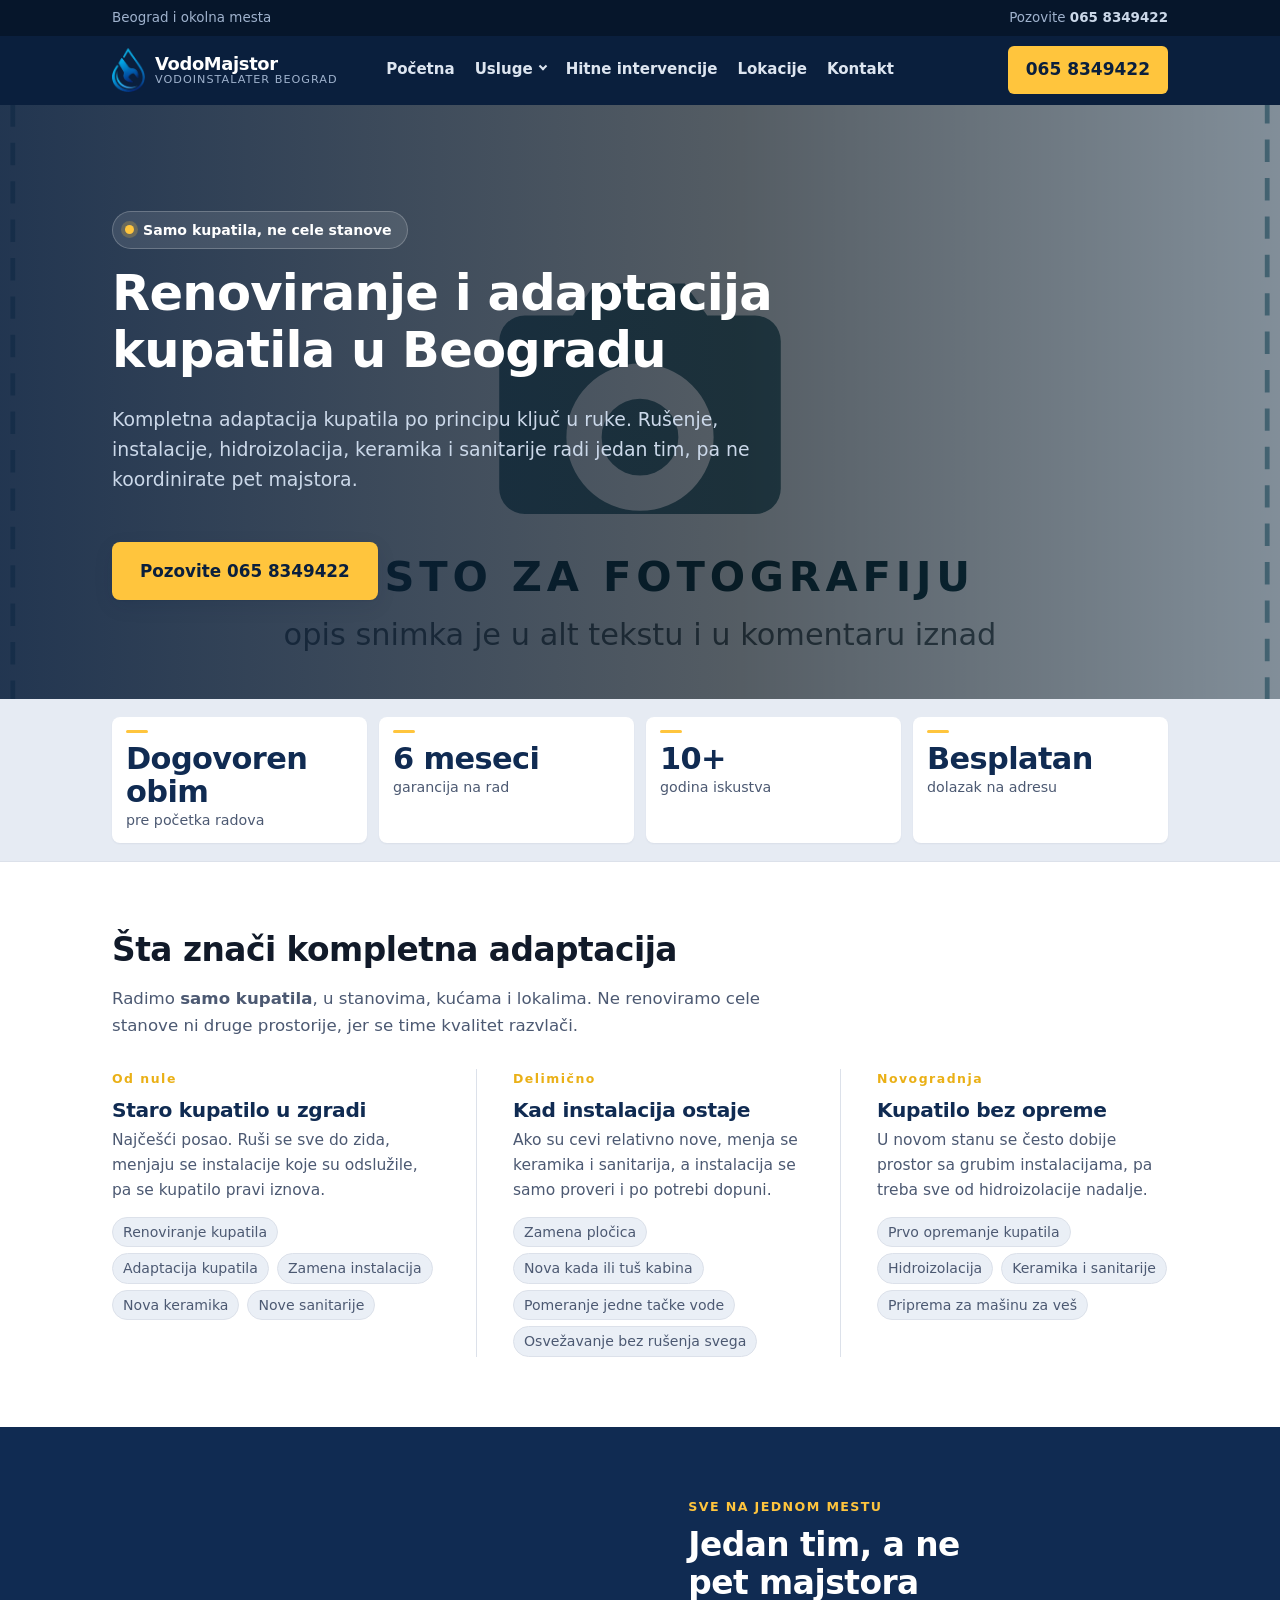
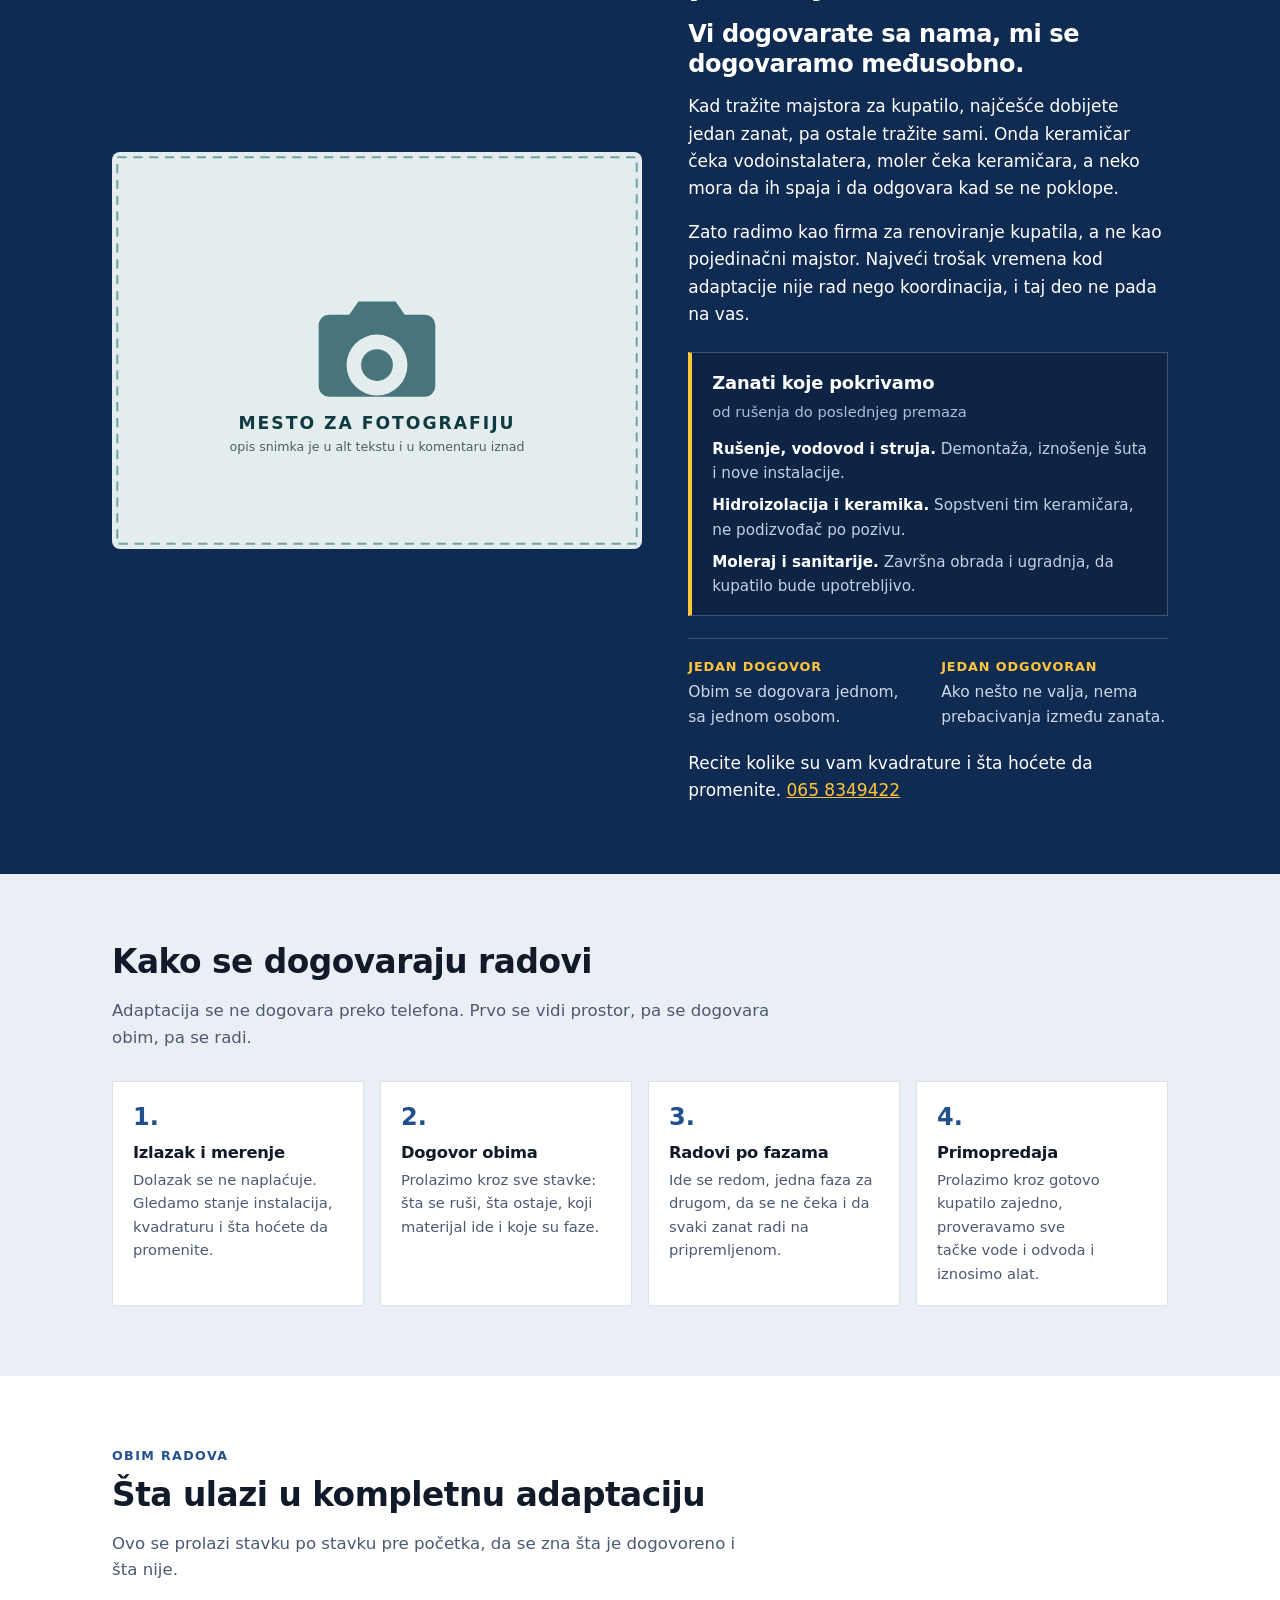
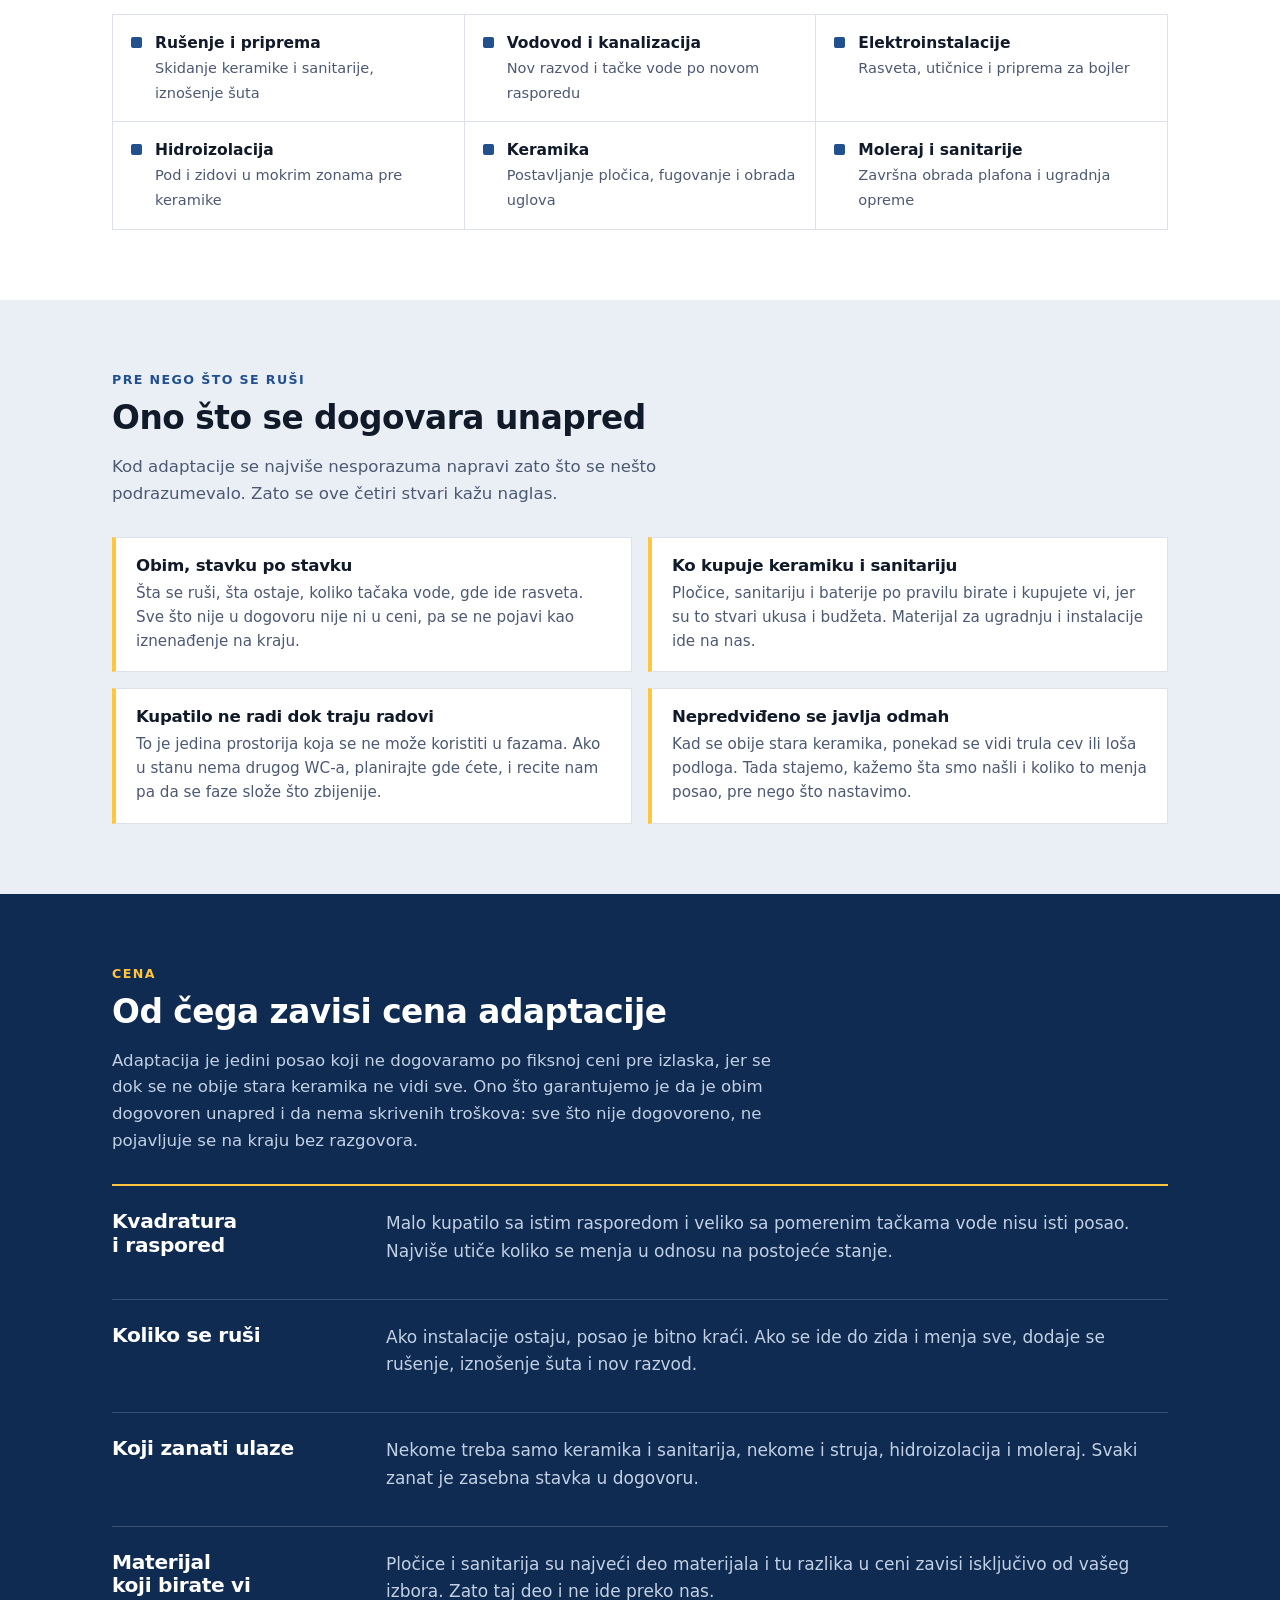
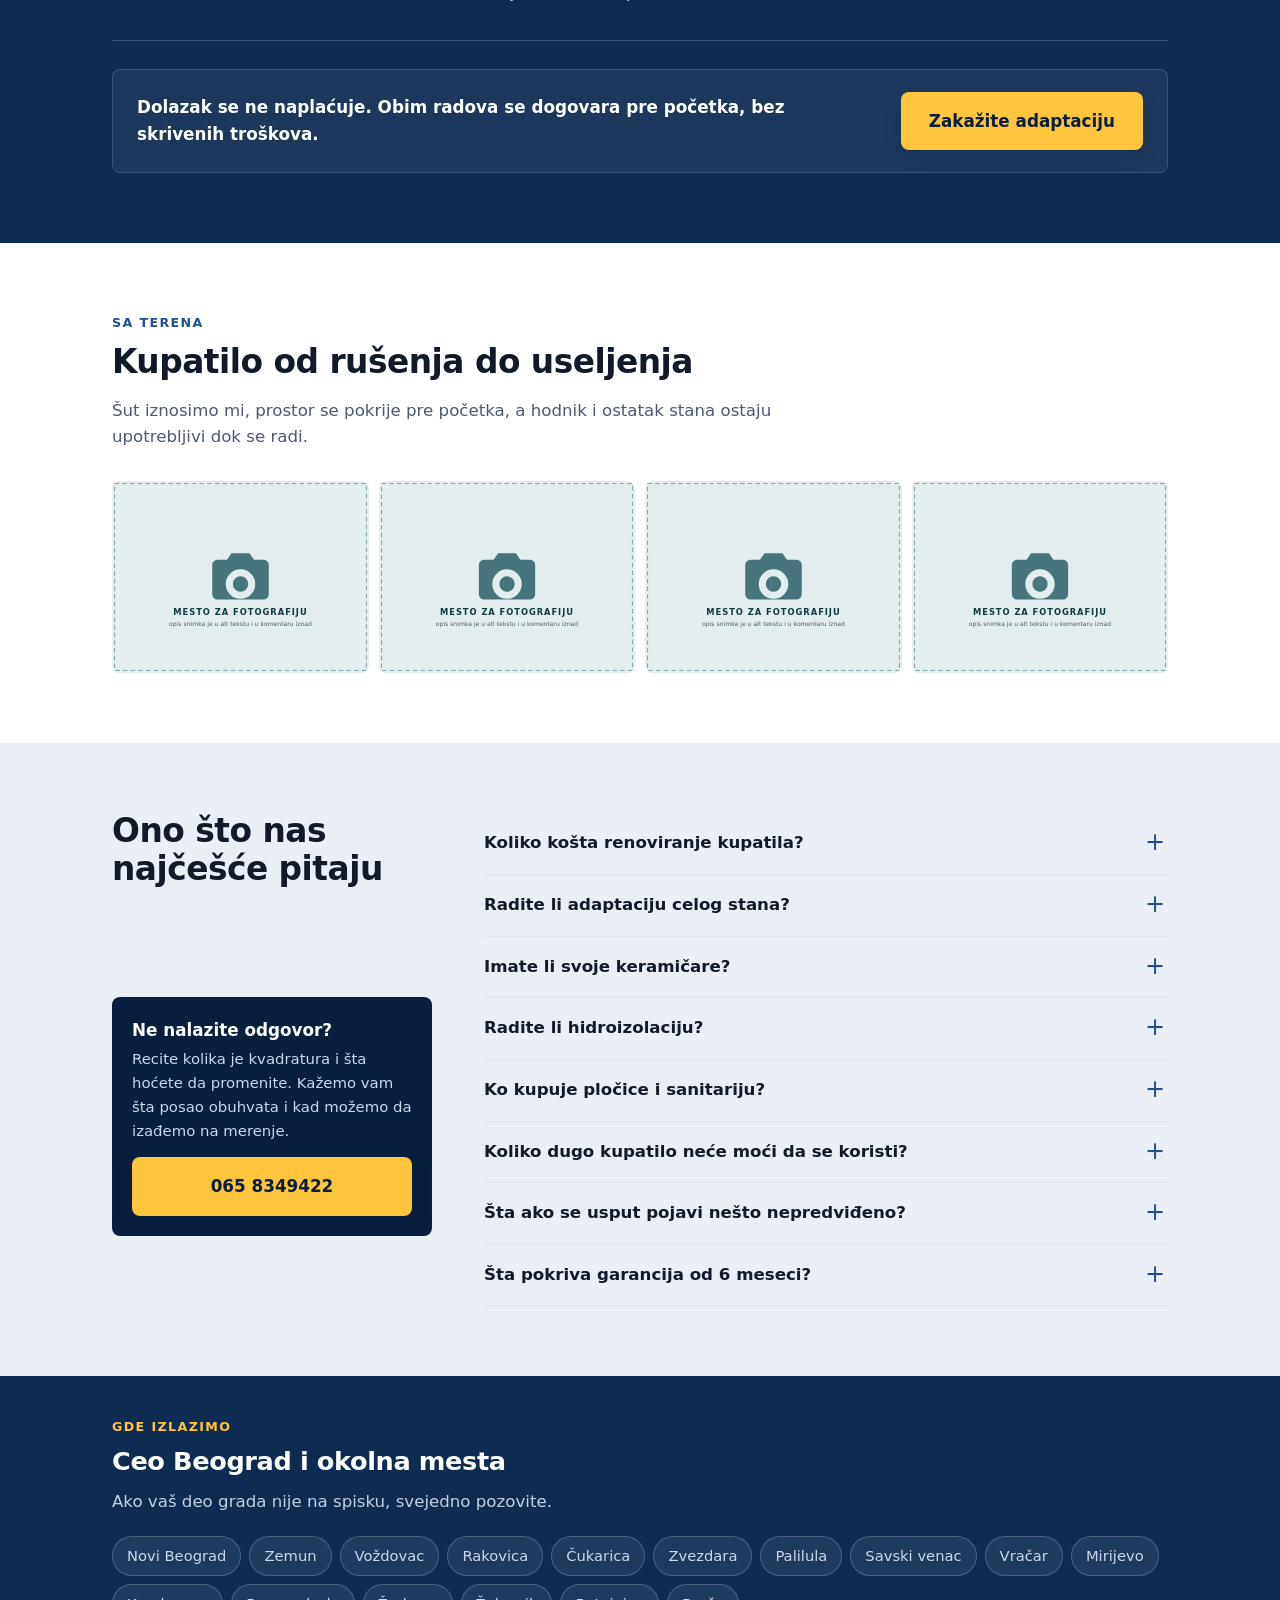
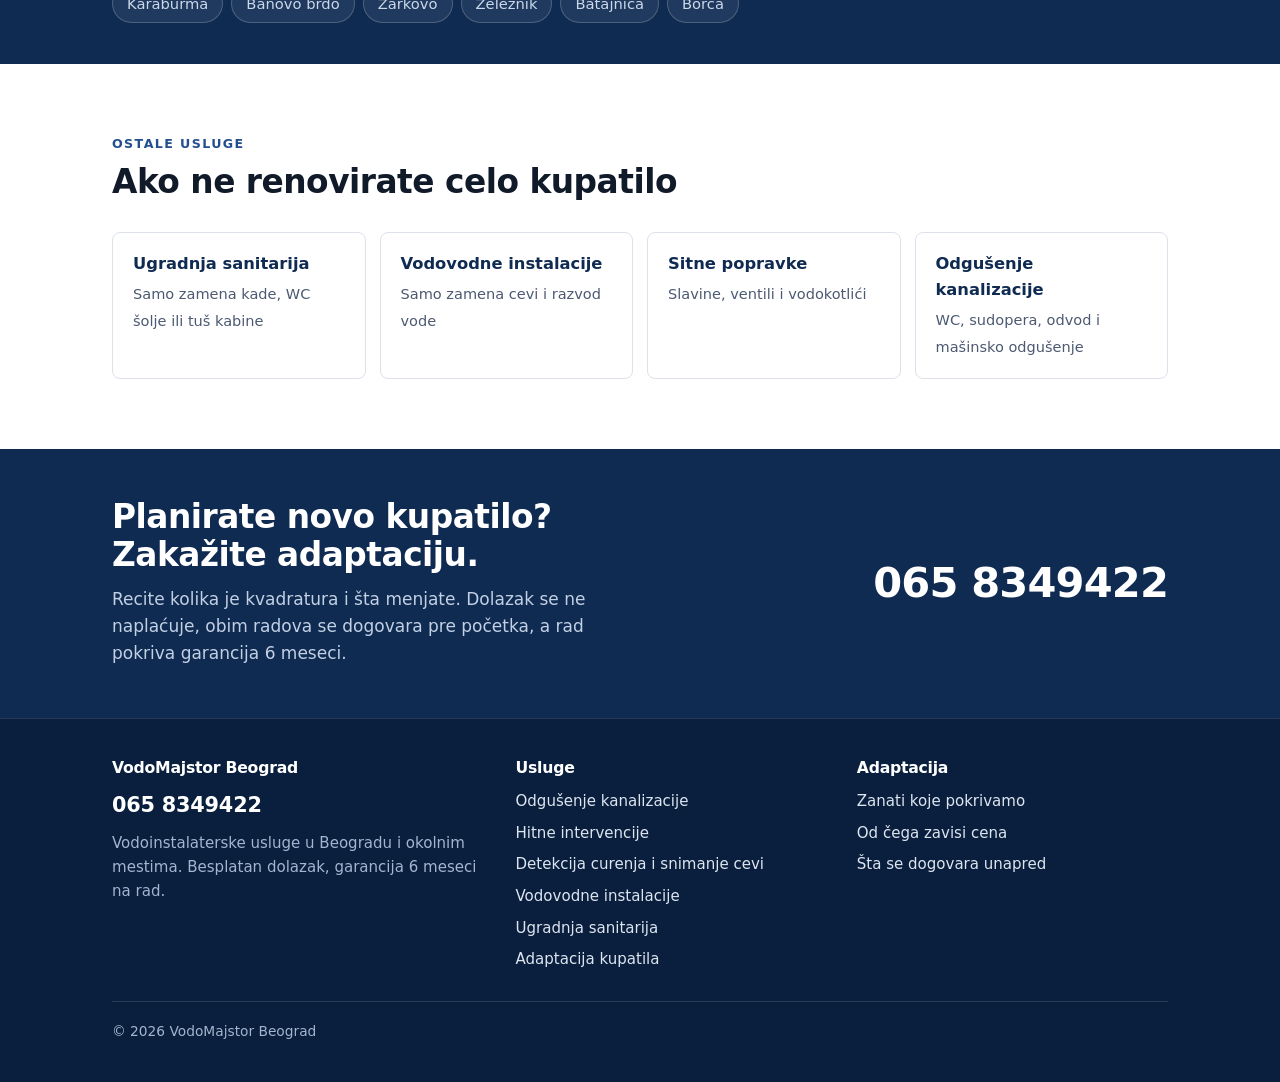
==== adaptacija-kupatila/index.html @ eadc3eca "Adaptacija kupatila: sesta usluzna stranica Co-Authored-By: Claude Opus 5 <noreply@anthropic.com>" ====
<!doctype html>
<html lang="sr">
<head>
<meta charset="utf-8">
<meta name="viewport" content="width=device-width, initial-scale=1">

<title>Renoviranje i adaptacija kupatila u Beogradu | VodoMajstor</title>
<meta name="description" content="Kompletna adaptacija kupatila ključ u ruke: rušenje, instalacije, hidroizolacija, keramika i sanitarije. Svi zanati na jednom mestu, dogovoren obim radova, bez skrivenih troškova.">
<link rel="canonical" href="https://vodomajstor-beograd.rs/adaptacija-kupatila/">

<meta property="og:type" content="website">
<meta property="og:title" content="Renoviranje i adaptacija kupatila u Beogradu">
<meta property="og:description" content="Kompletna adaptacija kupatila ključ u ruke. Svi zanati na jednom mestu, dogovoren obim radova, garancija 6 meseci na rad.">
<meta property="og:url" content="https://vodomajstor-beograd.rs/adaptacija-kupatila/">
<meta property="og:locale" content="sr_RS">

<link rel="stylesheet" href="/css/style.css">
</head>
<body>

<a class="visually-hidden" href="#glavni-sadrzaj">Preskoči na sadržaj</a>

<div class="topbar">
  <div class="wrap">
    <span>Beograd i okolna mesta</span>
    <span>Pozovite <a href="tel:+381658349422">065 8349422</a></span>
  </div>
</div>

<header class="site-header">
  <div class="wrap">
    <div class="site-header__bar">
      <a class="brand" href="/">
        <img src="/slike/logo.webp" alt="" width="72" height="96" decoding="async">
        <span class="brand__text">
          <strong>VodoMajstor</strong>
          <span>Vodoinstalater Beograd</span>
        </span>
      </a>

      <nav class="site-nav" id="glavna-navigacija" data-open="false" aria-label="Glavna navigacija">
        <ul>
          <li><a href="/">Početna</a></li>

          <li>
            <button class="sub-toggle" type="button" aria-expanded="false">Usluge</button>
            <ul class="sub">
              <li class="sub__group">Hitno i odgušenje</li>
              <li><a href="/odgusenje-kanalizacije/">Odgušenje kanalizacije<em>WC, sudopera, odvod, mašinsko</em></a></li>
              <li><a href="/hitne-intervencije/">Hitne intervencije<em>Pukla cev, poplava, havarija</em></a></li>

              <li class="sub__group">Radovi i dijagnostika</li>
              <li><a href="/detekcija-curenja-vode/">Detekcija curenja<em>Snimanje cevi kamerom</em></a></li>
              <li><a href="/vodovodne-instalacije/">Vodovodne instalacije<em>Zamena cevi, razvod vode</em></a></li>
              <li><a href="/ugradnja-sanitarija/">Ugradnja sanitarija<em>WC šolja, kada, tuš kabina</em></a></li>
              <li><a href="/adaptacija-kupatila/" aria-current="page">Adaptacija kupatila<em>Kompletno kupatilo, ključ u ruke</em></a></li>
              <li><a href="/sitne-popravke/">Sitne popravke<em>Slavine, ventili, vodokotlići</em></a></li>

              <li class="sub__cta">
                <b>Ne znate koga da zovete?</b>
                <span>Opišite problem, kažemo vam šta treba.</span>
                <a href="tel:+381658349422">065 8349422</a>
              </li>
            </ul>
          </li>

          <li><a href="/hitne-intervencije/">Hitne intervencije</a></li>
          <li><a href="#gde-izlazimo">Lokacije</a></li>
          <li><a href="/kontakt/">Kontakt</a></li>
        </ul>
      </nav>

      <button class="nav-toggle" type="button" aria-expanded="false" aria-controls="glavna-navigacija">
        <b aria-hidden="true"></b> Meni
      </button>

      <a class="header-call" href="tel:+381658349422">065 8349422</a>
    </div>
  </div>
</header>

<main id="glavni-sadrzaj">

  <!-- ===== Hero ===== -->
  <section class="hero">
    <div class="hero__media" aria-hidden="true">
      <!-- FOTO BRIEF: gotovo renovirano kupatilo, pločice i sanitarija na mestu, uredno i osvetljeno |
           pejzaž, širok kadar, mesta sa leve strane za tekst | pozadina heroja, biće zatamnjena -->
      <img src="/slike/_placeholder.svg"
           data-foto="adaptacija-hero-gotovo-kupatilo"
           alt="Renovirano kupatilo posle kompletne adaptacije u Beogradu"
           width="1600" height="900" fetchpriority="high" decoding="async">
    </div>

    <div class="wrap">
      <div class="hero__inner">
        <span class="hero__status">Samo kupatila, ne cele stanove</span>

        <h1>Renoviranje i adaptacija kupatila u Beogradu</h1>

        <p class="hero__sub">
          Kompletna adaptacija kupatila po principu ključ u ruke. Rušenje, instalacije,
          hidroizolacija, keramika i sanitarije radi jedan tim, pa ne koordinirate pet majstora.
        </p>

        <div class="btn-row">
          <a class="btn btn--call" href="tel:+381658349422">Pozovite 065 8349422</a>
        </div>
      </div>
    </div>
  </section>

  <!-- ===== Traka sa brojevima ===== -->
  <div class="stats">
    <div class="wrap">
      <ul>
        <li><b>Dogovoren obim</b><span>pre početka radova</span></li>
        <li><b>6 meseci</b><span>garancija na rad</span></li>
        <li><b>10+</b><span>godina iskustva</span></li>
        <li><b>Besplatan</b><span>dolazak na adresu</span></li>
      </ul>
    </div>
  </div>

  <!-- ===== Šta radimo ===== -->
  <section class="sec">
    <div class="wrap">
      <div class="sec__head">
        <h2>Šta znači kompletna adaptacija</h2>
        <p>Radimo <strong>samo kupatila</strong>, u stanovima, kućama i lokalima. Ne renoviramo cele stanove ni druge prostorije, jer se time kvalitet razvlači.</p>
      </div>

      <div class="types">
        <div class="types__item">
          <span class="types__num">Od nule</span>
          <h3>Staro kupatilo u zgradi</h3>
          <p>Najčešći posao. Ruši se sve do zida, menjaju se instalacije koje su odslužile, pa se kupatilo pravi iznova.</p>
          <ul class="rows__tags">
            <li>Renoviranje kupatila</li>
            <li>Adaptacija kupatila</li>
            <li>Zamena instalacija</li>
            <li>Nova keramika</li>
            <li>Nove sanitarije</li>
          </ul>
        </div>

        <div class="types__item">
          <span class="types__num">Delimično</span>
          <h3>Kad instalacija ostaje</h3>
          <p>Ako su cevi relativno nove, menja se keramika i sanitarija, a instalacija se samo proveri i po potrebi dopuni.</p>
          <ul class="rows__tags">
            <li>Zamena pločica</li>
            <li>Nova kada ili tuš kabina</li>
            <li>Pomeranje jedne tačke vode</li>
            <li>Osvežavanje bez rušenja svega</li>
          </ul>
        </div>

        <div class="types__item">
          <span class="types__num">Novogradnja</span>
          <h3>Kupatilo bez opreme</h3>
          <p>U novom stanu se često dobije prostor sa grubim instalacijama, pa treba sve od hidroizolacije nadalje.</p>
          <ul class="rows__tags">
            <li>Prvo opremanje kupatila</li>
            <li>Hidroizolacija</li>
            <li>Keramika i sanitarije</li>
            <li>Priprema za mašinu za veš</li>
          </ul>
        </div>
      </div>
    </div>
  </section>

  <!-- ===== Svi zanati (diferencijator) ===== -->
  <section class="sec sec--dark" id="zanati">
    <div class="wrap">
      <div class="split">
        <div class="split__media">
          <!-- FOTO BRIEF: kupatilo u fazi radova, vidi se keramika u postavljanju ili hidroizolacija |
               pejzaž | uz sekciju o zanatima -->
          <img src="/slike/_placeholder.svg"
               data-foto="adaptacija-radovi-u-toku"
               alt="Kupatilo u fazi adaptacije, postavljanje keramike"
               width="800" height="600" loading="lazy" decoding="async">
        </div>

        <div>
          <span class="sec__label">Sve na jednom mestu</span>
          <h2>Jedan tim, a ne pet majstora</h2>

          <p class="lead-line">Vi dogovarate sa nama, mi se dogovaramo međusobno.</p>
          <p>
            Kad tražite majstora za kupatilo, najčešće dobijete jedan zanat, pa ostale tražite sami.
            Onda keramičar čeka vodoinstalatera, moler čeka keramičara, a neko mora da ih spaja i
            da odgovara kad se ne poklope.
          </p>
          <p>
            Zato radimo kao firma za renoviranje kupatila, a ne kao pojedinačni majstor. Najveći
            trošak vremena kod adaptacije nije rad nego koordinacija, i taj deo ne pada na vas.
          </p>

          <div class="kit">
            <div class="kit__head">
              <b>Zanati koje pokrivamo</b>
              <span>od rušenja do poslednjeg premaza</span>
            </div>
            <div class="kit__lines">
              <p><b>Rušenje, vodovod i struja.</b> Demontaža, iznošenje šuta i nove instalacije.</p>
              <p><b>Hidroizolacija i keramika.</b> Sopstveni tim keramičara, ne podizvođač po pozivu.</p>
              <p><b>Moleraj i sanitarije.</b> Završna obrada i ugradnja, da kupatilo bude upotrebljivo.</p>
            </div>
          </div>

          <div class="rule">
            <div>
              <b>Jedan dogovor</b>
              <span>Obim se dogovara jednom, sa jednom osobom.</span>
            </div>
            <div>
              <b>Jedan odgovoran</b>
              <span>Ako nešto ne valja, nema prebacivanja između zanata.</span>
            </div>
          </div>

          <p style="margin-top:20px">Recite kolike su vam kvadrature i šta hoćete da promenite. <a href="tel:+381658349422">065 8349422</a></p>
        </div>
      </div>
    </div>
  </section>

  <!-- ===== Kako izgleda ===== -->
  <section class="sec sec--soft" id="kako-radimo">
    <div class="wrap">
      <div class="sec__head">
        <h2>Kako se dogovaraju radovi</h2>
        <p>Adaptacija se ne dogovara preko telefona. Prvo se vidi prostor, pa se dogovara obim, pa se radi.</p>
      </div>

      <ol class="steps">
        <li>
          <h3>Izlazak i merenje</h3>
          <p>Dolazak se ne naplaćuje. Gledamo stanje instalacija, kvadraturu i šta hoćete da promenite.</p>
        </li>
        <li>
          <h3>Dogovor obima</h3>
          <p>Prolazimo kroz sve stavke: šta se ruši, šta ostaje, koji materijal ide i koje su faze.</p>
        </li>
        <li>
          <h3>Radovi po fazama</h3>
          <p>Ide se redom, jedna faza za drugom, da se ne čeka i da svaki zanat radi na pripremljenom.</p>
        </li>
        <li>
          <h3>Primopredaja</h3>
          <p>Prolazimo kroz gotovo kupatilo zajedno, proveravamo sve tačke vode i odvoda i iznosimo alat.</p>
        </li>
      </ol>
    </div>
  </section>

  <!-- ===== Faze ===== -->
  <section class="sec">
    <div class="wrap">
      <div class="sec__head">
        <span class="sec__label">Obim radova</span>
        <h2>Šta ulazi u kompletnu adaptaciju</h2>
        <p>Ovo se prolazi stavku po stavku pre početka, da se zna šta je dogovoreno i šta nije.</p>
      </div>

      <ul class="signs signs--lista">
        <li><div><b>Rušenje i priprema</b><span>Skidanje keramike i sanitarije, iznošenje šuta</span></div></li>
        <li><div><b>Vodovod i kanalizacija</b><span>Nov razvod i tačke vode po novom rasporedu</span></div></li>
        <li><div><b>Elektroinstalacije</b><span>Rasveta, utičnice i priprema za bojler</span></div></li>
        <li><div><b>Hidroizolacija</b><span>Pod i zidovi u mokrim zonama pre keramike</span></div></li>
        <li><div><b>Keramika</b><span>Postavljanje pločica, fugovanje i obrada uglova</span></div></li>
        <li><div><b>Moleraj i sanitarije</b><span>Završna obrada plafona i ugradnja opreme</span></div></li>
      </ul>
    </div>
  </section>

  <!-- ===== Šta se dogovara unapred ===== -->
  <section class="sec sec--soft" id="dogovor">
    <div class="wrap">
      <div class="sec__head">
        <span class="sec__label">Pre nego što se ruši</span>
        <h2>Ono što se dogovara unapred</h2>
        <p>Kod adaptacije se najviše nesporazuma napravi zato što se nešto podrazumevalo. Zato se ove četiri stvari kažu naglas.</p>
      </div>

      <div class="warn">
        <div class="warn__item">
          <h3>Obim, stavku po stavku</h3>
          <p>Šta se ruši, šta ostaje, koliko tačaka vode, gde ide rasveta. Sve što nije u dogovoru nije ni u ceni, pa se ne pojavi kao iznenađenje na kraju.</p>
        </div>

        <div class="warn__item">
          <h3>Ko kupuje keramiku i sanitariju</h3>
          <p>Pločice, sanitariju i baterije po pravilu birate i kupujete vi, jer su to stvari ukusa i budžeta. Materijal za ugradnju i instalacije ide na nas.</p>
        </div>

        <div class="warn__item">
          <h3>Kupatilo ne radi dok traju radovi</h3>
          <p>To je jedina prostorija koja se ne može koristiti u fazama. Ako u stanu nema drugog WC-a, planirajte gde ćete, i recite nam pa da se faze slože što zbijenije.</p>
        </div>

        <div class="warn__item">
          <h3>Nepredviđeno se javlja odmah</h3>
          <p>Kad se obije stara keramika, ponekad se vidi trula cev ili loša podloga. Tada stajemo, kažemo šta smo našli i koliko to menja posao, pre nego što nastavimo.</p>
        </div>
      </div>
    </div>
  </section>

  <!-- ===== Cena ===== -->
  <section class="sec sec--dark" id="cena">
    <div class="wrap">
      <div class="sec__head">
        <span class="sec__label">Cena</span>
        <h2>Od čega zavisi cena adaptacije</h2>
        <p>Adaptacija je jedini posao koji ne dogovaramo po fiksnoj ceni pre izlaska, jer se dok se ne obije stara keramika ne vidi sve. Ono što garantujemo je da je obim dogovoren unapred i da nema skrivenih troškova: sve što nije dogovoreno, ne pojavljuje se na kraju bez razgovora.</p>
      </div>

      <div class="rows rows--dark">
        <div class="rows__item">
          <h3>Kvadratura i raspored</h3>
          <div><p>Malo kupatilo sa istim rasporedom i veliko sa pomerenim tačkama vode nisu isti posao. Najviše utiče koliko se menja u odnosu na postojeće stanje.</p></div>
        </div>
        <div class="rows__item">
          <h3>Koliko se ruši</h3>
          <div><p>Ako instalacije ostaju, posao je bitno kraći. Ako se ide do zida i menja sve, dodaje se rušenje, iznošenje šuta i nov razvod.</p></div>
        </div>
        <div class="rows__item">
          <h3>Koji zanati ulaze</h3>
          <div><p>Nekome treba samo keramika i sanitarija, nekome i struja, hidroizolacija i moleraj. Svaki zanat je zasebna stavka u dogovoru.</p></div>
        </div>
        <div class="rows__item">
          <h3>Materijal koji birate vi</h3>
          <div><p>Pločice i sanitarija su najveći deo materijala i tu razlika u ceni zavisi isključivo od vašeg izbora. Zato taj deo i ne ide preko nas.</p></div>
        </div>
      </div>

      <div class="cta-strip cta-strip--dark" style="margin-top:28px">
        <p>Dolazak se ne naplaćuje. Obim radova se dogovara pre početka, bez skrivenih troškova.</p>
        <a class="btn btn--call" href="tel:+381658349422">Zakažite adaptaciju</a>
      </div>
    </div>
  </section>

  <!-- ===== Sa terena ===== -->
  <section class="sec">
    <div class="wrap">
      <div class="sec__head">
        <span class="sec__label">Sa terena</span>
        <h2>Kupatilo od rušenja do useljenja</h2>
        <p>Šut iznosimo mi, prostor se pokrije pre početka, a hodnik i ostatak stana ostaju upotrebljivi dok se radi.</p>
      </div>

      <ul class="gallery" data-gallery>
        <li>
          <button type="button" aria-label="Uvećaj fotografiju: kupatilo pre adaptacije">
            <!-- FOTO BRIEF: staro kupatilo PRE početka radova, iz ugla koji hvata ceo prostor |
                 kvadrat ili pejzaž | traka „sa terena", par sa poslednjom slikom -->
            <img src="/slike/_placeholder.svg" data-foto="adaptacija-pre-radova"
                 alt="Staro kupatilo pre početka adaptacije"
                 width="600" height="450" loading="lazy" decoding="async">
          </button>
        </li>
        <li>
          <button type="button" aria-label="Uvećaj fotografiju: hidroizolacija pre keramike">
            <!-- FOTO BRIEF: nanet sloj hidroizolacije na podu i zidovima, pre postavljanja pločica |
                 kvadrat ili pejzaž | traka „sa terena", dokaz da se radi kako treba -->
            <img src="/slike/_placeholder.svg" data-foto="adaptacija-hidroizolacija"
                 alt="Hidroizolacija kupatila pre postavljanja keramike"
                 width="600" height="450" loading="lazy" decoding="async">
          </button>
        </li>
        <li>
          <button type="button" aria-label="Uvećaj fotografiju: postavljanje keramike">
            <!-- FOTO BRIEF: keramičar u postavljanju pločica, vidi se alat i ravna površina |
                 kvadrat ili pejzaž | traka „sa terena" -->
            <img src="/slike/_placeholder.svg" data-foto="adaptacija-keramika"
                 alt="Postavljanje keramičkih pločica u kupatilu"
                 width="600" height="450" loading="lazy" decoding="async">
          </button>
        </li>
        <li>
          <button type="button" aria-label="Uvećaj fotografiju: gotovo kupatilo">
            <!-- FOTO BRIEF: isto kupatilo POSLE, gotovo i očišćeno. Idealno isti ugao kao prva slika |
                 kvadrat ili pejzaž | traka „sa terena", najvredniji snimak -->
            <img src="/slike/_placeholder.svg" data-foto="adaptacija-posle-radova"
                 alt="Gotovo kupatilo posle kompletne adaptacije"
                 width="600" height="450" loading="lazy" decoding="async">
          </button>
        </li>
      </ul>
    </div>
  </section>

  <!-- ===== FAQ ===== -->
  <section class="sec sec--soft">
    <div class="wrap">
      <div class="faq-grid">
        <div class="sec__head">
          <h2>Ono što nas najčešće pitaju</h2>
        </div>

        <div class="faq">
          <details>
            <summary>Koliko košta renoviranje kupatila?</summary>
            <div class="faq__a">
              <p>Zavisi od kvadrature, od toga koliko se ruši i koji zanati ulaze. Zato izlazimo, pogledamo i prolazimo kroz obim stavku po stavku pre nego što se bilo šta dogovori. Dolazak se ne naplaćuje. Ono što možemo da obećamo je da nema skrivenih troškova: sve što nije u dogovoru ne pojavljuje se na kraju bez razgovora. <a href="#cena">Šta sve utiče na cenu</a> objasnili smo iznad.</p>
            </div>
          </details>

          <details>
            <summary>Radite li adaptaciju celog stana?</summary>
            <div class="faq__a">
              <p>Ne. Radimo <strong>samo kupatila</strong>. Kuhinje, sobe i cele stanove ne renoviramo, jer se radeći sve odjednom gubi kontrola nad onim što najbolje znamo. Ako vam treba kompletno renoviranje stana, bolje je da tražite izvođača koji to radi kao svoj glavni posao.</p>
            </div>
          </details>

          <details>
            <summary>Imate li svoje keramičare?</summary>
            <div class="faq__a">
              <p>Da, keramičari su deo tima, ne podizvođač koji se zove po potrebi. Zato se faze slažu bez čekanja: kad vodovod završi, keramika kreće, a ne traži se ko je slobodan.</p>
            </div>
          </details>

          <details>
            <summary>Radite li hidroizolaciju?</summary>
            <div class="faq__a">
              <p>Da, hidroizolacija je deo kompletne adaptacije i radi se pre keramike, na podu i na zidovima u mokrim zonama. To je stavka koja se ne vidi kad je gotovo, a najskuplje se plaća ako se preskoči.</p>
            </div>
          </details>

          <details>
            <summary>Ko kupuje pločice i sanitariju?</summary>
            <div class="faq__a">
              <p>Pločice, sanitariju i baterije birate i kupujete vi, jer su to stvari ukusa i budžeta i tu je razlika u ceni najveća. Materijal za ugradnju, instalacije i hidroizolaciju ide na nas. Ako niste sigurni koliko čega treba, izračunamo vam količine pre kupovine.</p>
            </div>
          </details>

          <details>
            <summary>Koliko dugo kupatilo neće moći da se koristi?</summary>
            <div class="faq__a">
              <p>Kupatilo je jedina prostorija koja se ne može koristiti u fazama, pa je van upotrebe dok traju radovi. Trajanje zavisi od obima i kaže se pri dogovoru, kad se zna šta sve ulazi. Ako u stanu nema drugog WC-a, recite nam odmah pa se faze slože što zbijenije.</p>
            </div>
          </details>

          <details>
            <summary>Šta ako se usput pojavi nešto nepredviđeno?</summary>
            <div class="faq__a">
              <p>Kod starijih stanova se to i dešava: obije se keramika i vidi se trula cev, loša podloga ili vlaga iz susednog zida. Tada stajemo, pokažemo vam šta smo našli i kažemo koliko to menja obim i cenu, pre nego što nastavimo. Ništa se ne radi bez vašeg znanja.</p>
            </div>
          </details>

          <details>
            <summary>Šta pokriva garancija od 6 meseci?</summary>
            <div class="faq__a">
              <p>Garancija pokriva <strong>naš rad</strong>: instalacije, hidroizolaciju, postavljanje keramike i ugradnju sanitarije. Ne pokriva materijal koji ste sami kupili, jer za njega garantuje proizvođač, ni oštećenja nastala korišćenjem.</p>
            </div>
          </details>
        </div>

        <div class="faq-card">
          <b>Ne nalazite odgovor?</b>
          <p>Recite kolika je kvadratura i šta hoćete da promenite. Kažemo vam šta posao obuhvata i kad možemo da izađemo na merenje.</p>
          <a class="btn btn--call" href="tel:+381658349422">065 8349422</a>
        </div>
      </div>
    </div>
  </section>

  <!-- ===== Gde radimo ===== -->
  <section class="sec sec--dark sec--traka" id="gde-izlazimo">
    <div class="wrap">
      <div class="sec__head">
        <span class="sec__label">Gde izlazimo</span>
        <h2>Ceo Beograd i okolna mesta</h2>
        <p>Ako vaš deo grada nije na spisku, svejedno pozovite.</p>
      </div>

      <ul class="chips">
        <li><span>Novi Beograd</span></li>
        <li><span>Zemun</span></li>
        <li><span>Voždovac</span></li>
        <li><span>Rakovica</span></li>
        <li><span>Čukarica</span></li>
        <li><span>Zvezdara</span></li>
        <li><span>Palilula</span></li>
        <li><span>Savski venac</span></li>
        <li><span>Vračar</span></li>
        <li><span>Mirijevo</span></li>
        <li><span>Karaburma</span></li>
        <li><span>Banovo brdo</span></li>
        <li><span>Žarkovo</span></li>
        <li><span>Železnik</span></li>
        <li><span>Batajnica</span></li>
        <li><span>Borča</span></li>
      </ul>
    </div>
  </section>

  <!-- ===== Ostale usluge ===== -->
  <section class="sec">
    <div class="wrap">
      <div class="sec__head">
        <span class="sec__label">Ostale usluge</span>
        <h2>Ako ne renovirate celo kupatilo</h2>
      </div>

      <div class="cards">
        <a href="/ugradnja-sanitarija/"><b>Ugradnja sanitarija</b><span>Samo zamena kade, WC šolje ili tuš kabine</span></a>
        <a href="/vodovodne-instalacije/"><b>Vodovodne instalacije</b><span>Samo zamena cevi i razvod vode</span></a>
        <a href="/sitne-popravke/"><b>Sitne popravke</b><span>Slavine, ventili i vodokotlići</span></a>
        <a href="/odgusenje-kanalizacije/"><b>Odgušenje kanalizacije</b><span>WC, sudopera, odvod i mašinsko odgušenje</span></a>
      </div>
    </div>
  </section>

  <!-- ===== Završni CTA ===== -->
  <section class="band">
    <div class="wrap">
      <div class="band__inner">
        <div>
          <h2>Planirate novo kupatilo? Zakažite adaptaciju.</h2>
          <p>Recite kolika je kvadratura i šta menjate. Dolazak se ne naplaćuje, obim radova se dogovara pre početka, a rad pokriva garancija 6 meseci.</p>
        </div>
        <a class="band__phone" href="tel:+381658349422">065 8349422</a>
      </div>
    </div>
  </section>

</main>

<footer class="site-footer">
  <div class="wrap">
    <div class="footer-grid">
      <div>
        <h2>VodoMajstor Beograd</h2>
        <a class="footer-phone" href="tel:+381658349422">065 8349422</a>
        <p>Vodoinstalaterske usluge u Beogradu i okolnim mestima. Besplatan dolazak, garancija 6 meseci na rad.</p>
      </div>

      <div>
        <h3>Usluge</h3>
        <ul>
          <li><a href="/odgusenje-kanalizacije/">Odgušenje kanalizacije</a></li>
          <li><a href="/hitne-intervencije/">Hitne intervencije</a></li>
          <li><a href="/detekcija-curenja-vode/">Detekcija curenja i snimanje cevi</a></li>
          <li><a href="/vodovodne-instalacije/">Vodovodne instalacije</a></li>
          <li><a href="/ugradnja-sanitarija/">Ugradnja sanitarija</a></li>
          <li><a href="/adaptacija-kupatila/">Adaptacija kupatila</a></li>
        </ul>
      </div>

      <div>
        <h3>Adaptacija</h3>
        <ul>
          <li><a href="/adaptacija-kupatila/#zanati">Zanati koje pokrivamo</a></li>
          <li><a href="/adaptacija-kupatila/#cena">Od čega zavisi cena</a></li>
          <li><a href="/adaptacija-kupatila/#dogovor">Šta se dogovara unapred</a></li>
        </ul>
      </div>
    </div>

    <div class="footer-bottom">
      <p>© 2026 VodoMajstor Beograd</p>
    </div>
  </div>
</footer>

<div class="call-dock">
  <a class="btn btn--call" href="tel:+381658349422">Pozovite 065 8349422</a>
</div>

<dialog class="lightbox" id="lightbox" aria-label="Uvećana fotografija">
  <button class="lightbox__close" type="button" aria-label="Zatvori">&times;</button>
  <img src="" alt="">
</dialog>

<script src="/js/site.js" defer></script>

<script type="application/ld+json">
{
  "@context": "https://schema.org",
  "@graph": [
    {
      "@type": "Plumber",
      "@id": "https://vodomajstor-beograd.rs/#biznis",
      "name": "VodoMajstor Beograd",
      "url": "https://vodomajstor-beograd.rs/",
      "telephone": "+381658349422",
      "areaServed": { "@type": "City", "name": "Beograd" },
      "address": { "@type": "PostalAddress", "addressLocality": "Beograd", "addressCountry": "RS" },
      "makesOffer": {
        "@type": "Offer",
        "itemOffered": {
          "@type": "Service",
          "name": "Renoviranje i adaptacija kupatila",
          "serviceType": "Adaptacija kupatila"
        }
      }
    },
    {
      "@type": "FAQPage",
      "@id": "https://vodomajstor-beograd.rs/adaptacija-kupatila/#faq",
      "mainEntity": [
        {
          "@type": "Question",
          "name": "Koliko košta renoviranje kupatila?",
          "acceptedAnswer": { "@type": "Answer", "text": "Zavisi od kvadrature, od toga koliko se ruši i koji zanati ulaze. Izlazimo, pogledamo i prolazimo kroz obim stavku po stavku pre nego što se bilo šta dogovori. Dolazak se ne naplaćuje, a obim se dogovara unapred, bez skrivenih troškova." }
        },
        {
          "@type": "Question",
          "name": "Radite li adaptaciju celog stana?",
          "acceptedAnswer": { "@type": "Answer", "text": "Ne. Radimo samo kupatila. Kuhinje, sobe i cele stanove ne renoviramo." }
        },
        {
          "@type": "Question",
          "name": "Imate li svoje keramičare?",
          "acceptedAnswer": { "@type": "Answer", "text": "Da, keramičari su deo tima, ne podizvođač koji se zove po potrebi. Zato se faze slažu bez čekanja." }
        },
        {
          "@type": "Question",
          "name": "Radite li hidroizolaciju?",
          "acceptedAnswer": { "@type": "Answer", "text": "Da, hidroizolacija je deo kompletne adaptacije i radi se pre keramike, na podu i na zidovima u mokrim zonama." }
        },
        {
          "@type": "Question",
          "name": "Ko kupuje pločice i sanitariju?",
          "acceptedAnswer": { "@type": "Answer", "text": "Pločice, sanitariju i baterije birate i kupujete vi. Materijal za ugradnju, instalacije i hidroizolaciju ide na nas. Ako niste sigurni koliko čega treba, izračunamo vam količine pre kupovine." }
        },
        {
          "@type": "Question",
          "name": "Koliko dugo kupatilo neće moći da se koristi?",
          "acceptedAnswer": { "@type": "Answer", "text": "Kupatilo je van upotrebe dok traju radovi. Trajanje zavisi od obima i kaže se pri dogovoru. Ako u stanu nema drugog WC-a, recite odmah pa se faze slože što zbijenije." }
        },
        {
          "@type": "Question",
          "name": "Šta ako se usput pojavi nešto nepredviđeno?",
          "acceptedAnswer": { "@type": "Answer", "text": "Kad se obije keramika ponekad se vidi trula cev ili loša podloga. Tada stajemo, pokažemo šta smo našli i kažemo koliko to menja obim i cenu, pre nego što nastavimo." }
        },
        {
          "@type": "Question",
          "name": "Šta pokriva garancija od 6 meseci?",
          "acceptedAnswer": { "@type": "Answer", "text": "Garancija pokriva naš rad: instalacije, hidroizolaciju, postavljanje keramike i ugradnju sanitarije. Ne pokriva materijal koji ste sami kupili." }
        }
      ]
    }
  ]
}
</script>

</body>
</html>
---- css/style.css ----
/* ==========================================================================
   VodoMajstor Beograd — zajednički stilovi
   Jedan fajl za ceo sajt. Mobile-first. Bez eksternih fontova i biblioteka.

   Boje su semantički tokeni (--brand-*, --accent-*), pa se paleta menja
   na jednom mestu. Izabrana paleta: mornarska plava + žuta, prati logo.
   ========================================================================== */

/* --- 1. Tokeni ----------------------------------------------------------- */

:root {
  /* Osnovna paleta: mornarska plava + žuta.
     Prati logo, čiji raspon ide od #001356 do #32bdf6. */
  --brand-900: #0a1f3d;
  --brand-800: #102b52;
  --brand-700: #17396b;
  --brand-600: #22508f;
  --brand-100: #e6ebf3;

  --accent: #ffc53d;
  --accent-hover: #eab016;
  --accent-ink: #0a1f3d;

  /* Neutralno */
  --ink: #111a29;
  --ink-muted: #4c5972;
  --line: #dce1ea;
  --bg: #ffffff;
  --bg-soft: #eaeff6;

  /* Tipografija */
  --font: system-ui, -apple-system, "Segoe UI", Roboto, "Helvetica Neue",
    Arial, "Noto Sans", sans-serif;

  /* Ritam */
  --wrap: 1120px;
  --gut: 20px;
  --sec-y: 48px;
  --r: 8px;

  --shadow: 0 1px 2px rgba(10, 31, 61, .07), 0 6px 20px rgba(10, 31, 61, .09);
}

@media (min-width: 768px) {
  :root { --gut: 32px; --sec-y: 70px; }
}

/* --- 2. Reset ------------------------------------------------------------ */

*, *::before, *::after { box-sizing: border-box; }

html { -webkit-text-size-adjust: 100%; scroll-behavior: smooth; }

@media (prefers-reduced-motion: reduce) {
  html { scroll-behavior: auto; }
  *, *::before, *::after {
    animation-duration: .01ms !important;
    transition-duration: .01ms !important;
  }
}

body {
  margin: 0;
  font-family: var(--font);
  font-size: 17px;
  line-height: 1.6;
  color: var(--ink);
  background: var(--bg);
  -webkit-font-smoothing: antialiased;
}

img { max-width: 100%; height: auto; display: block; }

h1, h2, h3, h4 {
  margin: 0 0 .5em;
  line-height: 1.15;
  letter-spacing: -.015em;
  font-weight: 800;
  text-wrap: balance;
}

h1 { font-size: clamp(1.85rem, 5.2vw, 2.9rem); }
h2 { font-size: clamp(1.45rem, 3.4vw, 2.05rem); }
h3 { font-size: clamp(1.1rem, 1.9vw, 1.26rem); font-weight: 700; }

p { margin: 0 0 1em; text-wrap: pretty; }
p:last-child { margin-bottom: 0; }

a { color: var(--brand-700); }

ul, ol { margin: 0 0 1em; padding-left: 1.15em; }
li + li { margin-top: .35em; }

:where(a, button, summary, [tabindex]):focus-visible {
  outline: 3px solid var(--accent);
  outline-offset: 2px;
  border-radius: 3px;
}

.visually-hidden {
  position: absolute; width: 1px; height: 1px;
  margin: -1px; padding: 0; overflow: hidden;
  clip-path: inset(50%); white-space: nowrap;
}

/* --- 3. Raspored --------------------------------------------------------- */

.wrap {
  width: 100%;
  max-width: var(--wrap);
  margin-inline: auto;
  padding-inline: var(--gut);
}

.sec { padding-block: var(--sec-y); }
.sec--soft { background: var(--bg-soft); }
.sec--dark { background: var(--brand-800); color: #fff; }

/* Kompaktna tamna traka: zadržava predah u ritmu, ali sa manje tamne mase
   nego puna sekcija. Za kratke sekcije poput pokrivenosti. */
.sec--traka { padding-block: calc(var(--sec-y) * .58); }
.sec--traka .sec__head { margin-bottom: 20px; }
.sec--traka h2 { font-size: clamp(1.28rem, 2.6vw, 1.6rem); }
.sec--dark h2, .sec--dark h3 { color: #fff; }
.sec--dark a:not(.btn) { color: var(--accent); }

.sec__label {
  display: block; margin-bottom: 10px;
  color: var(--brand-600);
  font-size: .79rem; font-weight: 800;
  letter-spacing: .11em; text-transform: uppercase;
}
.sec--dark .sec__label { color: var(--accent); }

.sec__head { max-width: 62ch; margin-bottom: 30px; }
.sec__head p { color: var(--ink-muted); font-size: 1.04rem; }
.sec--dark .sec__head p { color: #c2d0e4; }

.lede { font-size: 1.06rem; color: var(--ink-muted); }

/* --- 4. Dugmad ----------------------------------------------------------- */

.btn {
  display: inline-flex;
  align-items: center;
  justify-content: center;
  gap: .5em;
  min-height: 54px;
  padding: 14px 26px;
  border: 2px solid transparent;
  border-radius: var(--r);
  font: inherit;
  font-weight: 700;
  font-size: 1.05rem;
  text-decoration: none;
  cursor: pointer;
  transition: background-color .15s, border-color .15s;
}

.btn--call { background: var(--accent); color: var(--accent-ink); box-shadow: var(--shadow); }
.btn--call:hover { background: var(--accent-hover); }

.btn--ghost { background: transparent; border-color: rgba(255, 255, 255, .45); color: #fff; }
.btn--ghost:hover { border-color: #fff; }

.btn-row { display: flex; flex-wrap: wrap; gap: 12px; }

/* --- 5. Zaglavlje -------------------------------------------------------- */

.topbar {
  background: #06162b;
  color: #9fb2cd;
  font-size: .84rem;
}
.topbar .wrap {
  display: flex;
  justify-content: space-between;
  gap: 16px;
  padding-block: 7px;
}
.topbar a { color: #cbd8e9; text-decoration: none; font-weight: 600; }
.topbar span:last-child { display: none; }
@media (min-width: 700px) { .topbar span:last-child { display: inline; } }

.site-header { position: sticky; top: 0; z-index: 40; background: var(--brand-900); color: #fff; }

/* Jedan red na desktopu: logo | navigacija | telefon.
   Na mobilnom se navigacija prelama u punu širinu ispod. */
.site-header__bar {
  display: flex; align-items: center; flex-wrap: wrap;
  gap: 12px 24px; min-height: 62px;
}

.brand {
  display: flex; align-items: center; gap: 10px;
  margin-right: auto;
  color: #fff; text-decoration: none; line-height: 1.1;
}
.brand img { height: 38px; width: auto; flex: none; }
.brand__text { display: flex; flex-direction: column; }
.brand strong { font-size: 1.12rem; font-weight: 800; letter-spacing: -.02em; }
.brand__text span { font-size: .7rem; color: #9fb2cd; text-transform: uppercase; letter-spacing: .09em; }
@media (min-width: 1040px) { .brand img { height: 44px; } }

.nav-toggle {
  display: inline-flex; align-items: center; gap: 8px;
  min-height: 44px; padding: 8px 12px;
  background: transparent;
  border: 1px solid rgba(255, 255, 255, .3);
  border-radius: 6px;
  color: #fff; font: inherit; font-weight: 600; font-size: .95rem;
  cursor: pointer;
}
.nav-toggle b { display: block; width: 18px; height: 2px; background: #fff; box-shadow: 0 5px 0 #fff, 0 -5px 0 #fff; }

.header-call {
  display: none; align-items: center; gap: 8px;
  padding: 10px 18px;
  background: var(--accent);
  border-radius: 6px;
  color: var(--accent-ink); font-weight: 800; text-decoration: none; white-space: nowrap;
}

.site-nav { flex-basis: 100%; order: 3; display: none; padding-bottom: 14px; }
.site-nav[data-open="true"] { display: block; }
.site-nav ul { margin: 0; padding: 0; list-style: none; border-top: 1px solid rgba(255, 255, 255, .15); }
.site-nav li + li { margin-top: 0; }
.site-nav a {
  display: block; padding: 13px 2px;
  border-bottom: 1px solid rgba(255, 255, 255, .1);
  color: #dde5f0; font-weight: 600; text-decoration: none;
}
.site-nav a:hover { color: #fff; }
.site-nav a[aria-current="page"] { color: var(--accent); }

/* Podmeni */
.sub-toggle {
  display: flex; align-items: center; gap: 7px;
  width: 100%; padding: 13px 2px;
  background: none; border: 0;
  border-bottom: 1px solid rgba(255, 255, 255, .1);
  color: #dde5f0; font: inherit; font-weight: 600; text-align: left;
  cursor: pointer;
}
.sub-toggle::after {
  content: ""; margin-left: auto;
  width: 8px; height: 8px;
  border-right: 2px solid currentColor; border-bottom: 2px solid currentColor;
  transform: rotate(45deg) translate(-2px, -2px);
}
.sub-toggle[aria-expanded="true"]::after { transform: rotate(-135deg) translate(-2px, -2px); }

.sub { display: none; padding: 0 0 6px 14px; }
.sub-toggle[aria-expanded="true"] + .sub { display: block; }
.sub a { font-weight: 500; font-size: .93rem; opacity: .85; }
.sub em { display: none; }

@media (min-width: 1040px) {
  .nav-toggle { display: none; }
  .header-call { display: inline-flex; }

  /* logo levo | navigacija optički na sredini | telefon desno */
  .site-header__bar { display: grid; grid-template-columns: 1fr auto 1fr; gap: 24px; }
  .brand { margin-right: 0; }
  .header-call { justify-self: end; }
  .site-nav { flex-basis: auto; order: 0; display: block; padding-bottom: 0; }
  .site-nav > ul { display: flex; gap: 20px; border: 0; }
  .site-nav > ul > li { position: relative; }
  .site-nav > ul > li > a,
  .sub-toggle {
    width: auto; padding: 21px 0; border: 0;
    border-bottom: 3px solid transparent;
    font-size: .94rem;
  }
  .site-nav > ul > li > a:hover,
  .sub-toggle:hover { border-bottom-color: rgba(255, 255, 255, .3); }
  .site-nav a[aria-current="page"] { border-bottom-color: var(--accent); }
  .sub-toggle::after { margin-left: 0; width: 6px; height: 6px; }

  /* dropdown */
  .sub {
    position: absolute; top: 100%; left: -16px;
    display: block; visibility: hidden; opacity: 0;
    width: 36rem; padding: 10px;
    background: var(--brand-800);
    border: 1px solid rgba(255, 255, 255, .14);
    border-radius: var(--r);
    box-shadow: 0 18px 40px rgba(0, 0, 0, .35);
    transition: opacity .12s;
  }
  .site-nav li:hover > .sub,
  .site-nav li:focus-within > .sub,
  .sub-toggle[aria-expanded="true"] + .sub { visibility: visible; opacity: 1; }

  .sub { display: grid; grid-template-columns: 1fr 1fr; gap: 0 8px; align-content: start; }
  .sub li { margin: 0; }
  .sub__group { grid-column: 1 / -1; }
  .sub__group ~ .sub__group { margin-top: 6px; }
  .sub__cta { grid-column: 1 / -1; }
  .sub a {
    display: block; padding: 9px 12px; border-radius: 5px;
    font-size: .93rem; font-weight: 600; opacity: 1; border: 0;
  }
  .sub a:hover { background: rgba(255, 255, 255, .09); }
  .sub em {
    display: block; margin-top: 1px;
    color: #8fa4c2; font-style: normal; font-size: .8rem; font-weight: 400;
  }
  .sub__group {
    padding: 10px 12px 4px;
    color: var(--accent);
    font-size: .72rem; font-weight: 800; letter-spacing: .1em; text-transform: uppercase;
  }
  .sub__cta {
    margin-top: 6px; padding: 12px;
    background: rgba(0, 0, 0, .28);
    border-radius: 5px;
  }
  .sub__cta b { display: block; font-size: .9rem; }
  .sub__cta span { display: block; margin-bottom: 8px; color: #8fa4c2; font-size: .8rem; }
  .sub__cta a { background: var(--accent); color: var(--accent-ink); text-align: center; }
  .sub__cta a:hover { background: var(--accent-hover); }
}

/* --- 6. Hero ------------------------------------------------------------- */

.hero { position: relative; background: var(--brand-900); color: #fff; overflow: hidden; }

.hero__media { position: absolute; inset: 0; }
.hero__media img { width: 100%; height: 100%; object-fit: cover; opacity: .5; }
.hero__media::after {
  content: "";
  position: absolute; inset: 0;
  background: linear-gradient(180deg, rgba(0, 0, 0, .28) 0%, var(--brand-900) 96%);
  opacity: .82;
}
@media (min-width: 940px) {
  .hero__media img { opacity: .62; }
  .hero__media::after {
    background: linear-gradient(90deg, var(--brand-900) 0%, rgba(0, 0, 0, .5) 58%, rgba(0, 0, 0, .12) 100%);
  }
}

.hero__inner {
  position: relative;
  display: flex; flex-direction: column; justify-content: center;
  min-height: 56svh;
  padding-block: 40px 36px;
  max-width: 46rem;
}
@media (min-width: 940px) {
  .hero__inner { min-height: 66svh; padding-block: 104px 96px; }
}


.hero h1 { color: #fff; font-size: clamp(2.1rem, 7.4vw, 3.1rem); }

/* Oznaka dostupnosti u herou. Nosi podatak kog nema u H1, zato sme da stoji. */
.hero__status {
  display: inline-flex; align-items: center; gap: 9px;
  align-self: flex-start;
  margin-bottom: 16px;
  padding: 7px 15px 7px 12px;
  background: rgba(255, 255, 255, .1);
  border: 1px solid rgba(255, 255, 255, .22);
  border-radius: 100px;
  color: #fff; font-size: .88rem; font-weight: 700;
}
.hero__status::before {
  content: ""; flex: none;
  width: 9px; height: 9px; border-radius: 50%;
  background: var(--accent);
  box-shadow: 0 0 0 4px rgba(255, 197, 61, .22);
}
.hero__sub { font-size: 1.1rem; color: #cbd8e9; max-width: 40rem; }
@media (min-width: 768px) { .hero__sub { font-size: 1.18rem; } }
.hero .btn-row { margin-top: 28px; }
@media (max-width: 519px) {
  .hero .btn-row { display: grid; gap: 10px; width: 100%; }
  .hero .btn { width: 100%; }
}

/* --- 7. Traka sa brojevima ----------------------------------------------- */

.stats { background: var(--brand-100); border-bottom: 1px solid var(--line); }
.stats .wrap { padding-block: 14px; }
.stats ul {
  display: grid; grid-template-columns: repeat(2, 1fr); gap: 8px;
  margin: 0; padding: 0; list-style: none;
}
@media (min-width: 768px) {
  .stats .wrap { padding-block: 18px; }
  .stats ul { grid-template-columns: repeat(4, 1fr); gap: 12px; }
}

.stats li {
  margin: 0; padding: 13px 14px;
  background: #fff;
  border-radius: var(--r);
  box-shadow: 0 1px 2px rgba(10, 31, 61, .06);
}
.stats li::before {
  content: ""; display: block;
  width: 22px; height: 3px; margin-bottom: 9px;
  background: var(--accent); border-radius: 2px;
}
.stats b {
  display: block;
  color: var(--brand-800);
  font-size: clamp(1.32rem, 5.2vw, 1.9rem); font-weight: 800; letter-spacing: -.02em;
  line-height: 1.1;
  font-variant-numeric: tabular-nums;
}
.stats span { display: block; margin-top: 3px; color: var(--ink-muted); font-size: .85rem; line-height: 1.3; }
@media (min-width: 768px) { .stats span { font-size: .89rem; } }

/* --- 8. Redovi problem → rešenje ----------------------------------------- */

.rows { border-top: 2px solid var(--brand-800); }
.rows__item {
  display: grid; gap: 6px 34px;
  padding-block: 24px;
  border-bottom: 1px solid var(--line);
}
@media (min-width: 820px) {
  .rows__item { grid-template-columns: 15rem 1fr; align-items: start; }
}
.rows__item h3 { margin: 0; color: var(--brand-800); }
.rows__item p { color: var(--ink-muted); margin-bottom: .6em; }
.rows__tags {
  margin: 0; padding: 0; list-style: none;
  display: flex; flex-wrap: wrap; gap: 6px 8px;
  font-size: .88rem;
}
.rows__tags li {
  margin: 0; padding: 3px 10px;
  background: var(--bg-soft);
  border: 1px solid var(--line);
  border-radius: 100px;
  color: var(--ink-muted);
}

.rows--dark { border-top-color: var(--accent); }
.rows--dark .rows__item { border-bottom-color: rgba(255, 255, 255, .17); }
.rows--dark .rows__item h3 { color: #fff; }
.rows--dark .rows__item p { color: #c2d0e4; }

/* --- 9. Slika + tekst ---------------------------------------------------- */

.split { display: grid; gap: 28px; align-items: center; }
@media (min-width: 940px) {
  .split { grid-template-columns: 1.05fr .95fr; gap: 46px; }
  .split--flip .split__media { order: 2; }
}
.split__media img { width: 100%; border-radius: var(--r); }

/* --- 10. Kartica opreme -------------------------------------------------- */

.kit {
  margin-top: 24px;
  border: 1px solid rgba(255, 255, 255, .22);
  border-left: 4px solid var(--accent);
  background: rgba(0, 0, 0, .16);
}
.kit__head { padding: 16px 20px 12px; }
.kit__head b { display: block; font-size: 1.12rem; letter-spacing: -.01em; }
.kit__head span { color: #aabfd9; font-size: .92rem; }
.kit dl { display: grid; margin: 0; padding: 0 20px 16px; font-size: .95rem; }
.kit dt { color: #8fa4c2; font-size: .78rem; text-transform: uppercase; letter-spacing: .07em; padding-top: 11px; }
.kit dd { margin: 1px 0 0; }
@media (min-width: 620px) {
  .kit dl { grid-template-columns: 9.5rem 1fr; column-gap: 18px; }
  .kit dt { padding-top: 9px; }
  .kit dd { padding-top: 9px; }
}

.rule {
  display: grid; gap: 10px;
  margin-top: 22px; padding-top: 18px;
  border-top: 1px solid rgba(255, 255, 255, .18);
  font-size: .97rem;
}
@media (min-width: 620px) { .rule { grid-template-columns: repeat(2, 1fr); gap: 10px 26px; } }
.rule div b { display: block; color: var(--accent); font-size: .8rem; text-transform: uppercase; letter-spacing: .07em; margin-bottom: 3px; }
.rule div span { color: #cbd8e9; }

/* --- 11. Tabela ---------------------------------------------------------- */

.table-scroll { overflow-x: auto; }
table {
  width: 100%; min-width: 34rem;
  border-collapse: collapse;
  font-size: .97rem;
}
caption { text-align: left; padding-bottom: 12px; color: var(--ink-muted); font-size: .95rem; }
th, td { padding: 13px 14px; text-align: left; vertical-align: top; border-bottom: 1px solid var(--line); }
thead th { background: var(--brand-800); color: #fff; font-weight: 700; border-bottom: 0; }
tbody th { font-weight: 700; color: var(--brand-800); width: 12rem; }
tbody tr:nth-child(even) td, tbody tr:nth-child(even) th { background: var(--bg-soft); }

/* --- 12. Upozorenje ------------------------------------------------------ */

.warn { display: grid; gap: 16px; }
@media (min-width: 820px) { .warn { grid-template-columns: repeat(2, 1fr); } }
.warn__item {
  padding: 18px 20px;
  background: var(--bg);
  border: 1px solid var(--line);
  border-left: 4px solid var(--accent);
}
.warn__item h3 { font-size: 1.04rem; margin-bottom: .3em; }
.warn__item p { font-size: .95rem; color: var(--ink-muted); }

/* --- 13. Koraci ---------------------------------------------------------- */

.steps {
  counter-reset: step;
  margin: 0; padding: 0; list-style: none;
  display: grid; gap: 16px;
}
@media (min-width: 940px) { .steps { grid-template-columns: repeat(4, 1fr); } }
.steps li {
  display: grid;
  grid-template-columns: auto 1fr;
  gap: 2px 12px;
  margin: 0; padding: 16px 18px;
  background: #fff; border: 1px solid var(--line);
  counter-increment: step;
}
.steps li::before {
  content: counter(step) ".";
  grid-row: 1 / 2;
  color: var(--brand-600); font-weight: 800; font-size: 1.15rem; line-height: 1.3;
  font-variant-numeric: tabular-nums;
}
.steps h3 { grid-column: 2; margin: 0; font-size: 1.02rem; line-height: 1.3; }
.steps p { grid-column: 2; font-size: .92rem; color: var(--ink-muted); }

@media (min-width: 940px) {
  .steps li { display: block; padding: 20px; }
  .steps li::before { display: block; margin-bottom: 8px; font-size: 1.5rem; }
  .steps h3 { margin-bottom: .3em; }
}

/* --- 14. Galerija -------------------------------------------------------- */

.gallery {
  display: grid; grid-template-columns: repeat(2, 1fr); gap: 10px;
  margin: 0; padding: 0; list-style: none;
}
@media (min-width: 768px) { .gallery { grid-template-columns: repeat(4, 1fr); } }
.gallery li { margin: 0; }
.gallery button {
  display: block; width: 100%; padding: 0;
  border: 0; border-radius: var(--r); overflow: hidden;
  background: var(--bg-soft); cursor: zoom-in;
}
.gallery img { width: 100%; aspect-ratio: 4 / 3; object-fit: cover; }

.lightbox { width: min(94vw, 980px); padding: 0; border: 0; border-radius: var(--r); background: #000; }
.lightbox::backdrop { background: rgba(6, 20, 22, .88); }
.lightbox img { width: 100%; height: auto; }
.lightbox__close {
  position: absolute; top: 8px; right: 8px;
  width: 44px; height: 44px;
  border: 0; border-radius: 50%;
  background: rgba(255, 255, 255, .92); color: var(--ink);
  font-size: 1.4rem; line-height: 1; cursor: pointer;
}

/* --- 15. FAQ ------------------------------------------------------------- */

.faq { max-width: 46rem; }
.faq details { border-bottom: 1px solid var(--line); }
.faq summary {
  display: flex; align-items: flex-start; gap: 14px;
  padding: 17px 0;
  font-weight: 700; font-size: 1.04rem;
  cursor: pointer; list-style: none;
}
.faq summary::-webkit-details-marker { display: none; }
.faq summary::after {
  content: "+";
  margin-left: auto; flex: none; width: 26px;
  color: var(--brand-600); font-size: 1.5rem; font-weight: 400; line-height: 1; text-align: center;
}
.faq details[open] summary::after { content: "–"; }
.faq details[open] summary { color: var(--brand-700); }
.faq__a { padding: 0 40px 18px 0; color: var(--ink-muted); }

/* --- 16. Delovi grada ---------------------------------------------------- */

.chips { margin: 0; padding: 0; list-style: none; display: flex; flex-wrap: wrap; gap: 8px; }
.chips li { margin: 0; }
.chips span {
  display: block; padding: 7px 14px;
  background: #fff; border: 1px solid #c3cede; border-radius: 100px;
  font-size: .92rem; color: var(--ink-muted);
}

/* --- 17. CTA traka ------------------------------------------------------- */

.band { background: var(--brand-800); color: #fff; }
.band__inner { display: grid; gap: 22px; padding-block: 38px; align-items: center; }
@media (min-width: 940px) { .band__inner { grid-template-columns: 1fr auto; padding-block: 50px; } }
.band h2 { color: #fff; margin-bottom: .35em; }
.band p { color: #c2d0e4; max-width: 46ch; }
.band__phone {
  display: block;
  color: #fff; text-decoration: none;
  font-size: clamp(1.9rem, 6vw, 2.6rem); font-weight: 800; letter-spacing: -.02em;
  font-variant-numeric: tabular-nums;
}
.band__phone:hover { color: var(--accent); }

/* --- 18. Podnožje -------------------------------------------------------- */

.site-footer {
  padding-block: 40px 96px;
  background: var(--brand-900);
  border-top: 1px solid rgba(255, 255, 255, .12);
  color: #a3b5cf; font-size: .94rem;
}
@media (min-width: 940px) { .site-footer { padding-bottom: 40px; } }

.site-footer h2, .site-footer h3 { color: #fff; font-size: .98rem; margin-bottom: .8em; }
.site-footer a { color: #dde5f0; text-decoration: none; }
.site-footer a:hover { text-decoration: underline; }
.site-footer ul { list-style: none; padding: 0; margin: 0; }
.site-footer li + li { margin-top: .5em; }

.footer-grid { display: grid; gap: 30px; }
@media (min-width: 768px) { .footer-grid { grid-template-columns: 1.2fr 1fr 1fr; } }

.footer-phone {
  display: inline-block; margin-bottom: .4em;
  color: #fff !important; font-size: 1.3rem; font-weight: 800; letter-spacing: -.01em;
  font-variant-numeric: tabular-nums;
}

.footer-bottom {
  margin-top: 30px; padding-top: 18px;
  border-top: 1px solid rgba(255, 255, 255, .12);
  font-size: .86rem;
}

/* --- 19. Sticky poziv (mobilni) ------------------------------------------ */

.call-dock {
  position: fixed; left: 0; right: 0; bottom: 0; z-index: 50;
  display: flex; gap: 10px;
  padding: 10px 12px calc(10px + env(safe-area-inset-bottom));
  background: rgba(6, 22, 43, .97);
  border-top: 1px solid rgba(255, 255, 255, .12);
}
.call-dock .btn { flex: 1; min-height: 52px; }
@media (min-width: 940px) { .call-dock { display: none; } }

/* --- 20. Znaci upozorenja ------------------------------------------------ */

.signs {
  counter-reset: sign;
  display: grid; gap: 1px;
  margin: 0; padding: 0; list-style: none;
  background: var(--line);
  border: 1px solid var(--line);
}
@media (min-width: 700px) { .signs { grid-template-columns: repeat(2, 1fr); } }
@media (min-width: 1000px) { .signs { grid-template-columns: repeat(3, 1fr); } }

.signs li {
  display: flex; align-items: flex-start; gap: 13px;
  margin: 0; padding: 16px 18px;
  background: var(--bg);
  counter-increment: sign;
  font-size: .97rem;
}
.signs li::before {
  content: counter(sign);
  flex: none;
  display: flex; align-items: center; justify-content: center;
  width: 26px; height: 26px;
  border-radius: 50%;
  background: var(--brand-800); color: #fff;
  font-size: .82rem; font-weight: 800;
  font-variant-numeric: tabular-nums;
}
/* Varijanta bez brojeva: kad blok nije redosled nego spisak.
   Sprečava da se dva numerisana niza nađu jedan ispod drugog. */
.signs--lista { counter-reset: none; }
.signs--lista li { counter-increment: none; }
.signs--lista li::before {
  content: "";
  width: 11px; height: 11px; margin-top: .42em;
  border-radius: 2px;
  background: var(--brand-600);
}

.signs b { display: block; }
.signs span { color: var(--ink-muted); font-size: .91rem; }

/* --- 21. Uža CTA traka --------------------------------------------------- */

.cta-strip {
  display: flex; flex-wrap: wrap; align-items: center; gap: 16px 26px;
  padding: 22px 24px;
  background: var(--brand-100);
  border-left: 4px solid var(--accent);
}
.cta-strip p { margin: 0; flex: 1 1 22rem; font-weight: 600; color: var(--brand-800); }
.cta-strip .btn { min-height: 50px; }

.cta-strip--plain {
  background: var(--bg);
  border: 1px solid var(--line);
  border-left: 1px solid var(--line);
  border-radius: var(--r);
  box-shadow: 0 1px 2px rgba(10, 31, 61, .05);
}

/* --- 22. Kartice ostalih usluga ------------------------------------------ */

.cards { display: grid; gap: 14px; }
@media (min-width: 700px) { .cards { grid-template-columns: repeat(2, 1fr); } }
@media (min-width: 1000px) { .cards { grid-template-columns: repeat(4, 1fr); } }

.cards a {
  display: block; height: 100%; padding: 18px 20px;
  background: var(--bg);
  border: 1px solid var(--line);
  border-radius: var(--r);
  text-decoration: none; color: inherit;
  transition: border-color .15s, box-shadow .15s;
}
.cards a:hover { border-color: var(--brand-600); box-shadow: var(--shadow); }
.cards b { display: block; margin-bottom: 3px; color: var(--brand-800); font-size: 1.02rem; }
.cards span { color: var(--ink-muted); font-size: .91rem; }

/* --- 23. Udarna linija ---------------------------------------------------- */

.lead-line {
  margin-bottom: .6em;
  font-size: clamp(1.2rem, 2.4vw, 1.5rem);
  font-weight: 800; letter-spacing: -.015em; line-height: 1.25;
}

/* --- 24. Saveti (bez okvira) --------------------------------------------- */

.tips { display: grid; gap: 14px; }
@media (min-width: 780px) { .tips { grid-template-columns: repeat(2, 1fr); gap: 16px; } }

.tips__item {
  position: relative;
  padding: 18px 20px 18px 40px;
  background: var(--bg);
  border-radius: var(--r);
  box-shadow: 0 1px 2px rgba(10, 31, 61, .05);
}
.tips__item::before {
  content: ""; position: absolute; left: 20px; top: 24px;
  width: 10px; height: 10px; border-radius: 2px; background: var(--accent);
}
.tips__item h3 { margin-bottom: .25em; font-size: 1.05rem; color: var(--brand-800); }
.tips__item p { margin: 0; color: var(--ink-muted); font-size: .96rem; }

/* --- 25. FAQ u dve kolone ------------------------------------------------- */

/* Telefon: naslov, pitanja, pa kartica. Desktop: naslov i kartica levo, pitanja desno.
   DOM redosled ostaje isti na oba, raspored menja samo grid. */
.faq-grid { display: grid; gap: 24px; align-items: start; }
.faq-grid > .sec__head { margin-bottom: 0; }

@media (min-width: 900px) {
  .faq-grid {
    grid-template-columns: 20rem 1fr;
    grid-template-areas: "naslov pitanja" "kartica pitanja";
    gap: 22px 52px;
    align-content: start;
  }
  .faq-grid > .sec__head { grid-area: naslov; }
  .faq-grid > .faq { grid-area: pitanja; }
  .faq-grid > .faq-card { grid-area: kartica; position: sticky; top: 90px; }
}
.faq-card {
  padding: 20px;
  background: var(--brand-900);
  border-radius: var(--r);
  color: #cbd8e9;
}
.faq-card b { display: block; margin-bottom: 4px; color: #fff; font-size: 1.05rem; }
.faq-card p { margin: 0 0 14px; font-size: .93rem; }
.faq-card .btn { width: 100%; min-height: 50px; }
.faq { max-width: none; }

/* --- 26. CTA na tamnoj podlozi -------------------------------------------- */

.cta-strip--dark {
  background: rgba(255, 255, 255, .06);
  border: 1px solid rgba(255, 255, 255, .14);
  border-left: 1px solid rgba(255, 255, 255, .14);
  border-radius: var(--r);
}
.cta-strip--dark p { color: #fff; font-size: 1.05rem; }

/* --- 27. Tipovi zapušenja (tri kolone) ----------------------------------- */

.types { display: grid; gap: 0; }
.types__item { padding-block: 22px; border-top: 1px solid var(--line); }
.types__item:first-child { border-top: 0; padding-top: 0; }

@media (min-width: 860px) {
  .types { grid-template-columns: repeat(3, 1fr); gap: 0 36px; }
  .types__item { padding-block: 0; border-top: 0; }
  .types__item + .types__item { padding-left: 36px; border-left: 1px solid var(--line); }
}

.types__item h3 { margin-bottom: .3em; color: var(--brand-800); }
.types__item > p { color: var(--ink-muted); font-size: .97rem; margin-bottom: 14px; }
.types__num {
  display: block; margin-bottom: 10px;
  color: var(--accent-hover);
  font-size: .78rem; font-weight: 800; letter-spacing: .12em;
}

/* Kartica opreme: dva reda umesto definicione liste */
.kit__lines { padding: 0 20px 16px; }
.kit__lines p { margin: 0 0 8px; font-size: .95rem; color: #c2d0e4; }
.kit__lines p:last-child { margin-bottom: 0; }
.kit__lines b { color: #fff; }

/* Čipovi na tamnoj podlozi */
.sec--dark .chips span {
  background: rgba(255, 255, 255, .07);
  border-color: rgba(255, 255, 255, .2);
  color: #cbd8e9;
}
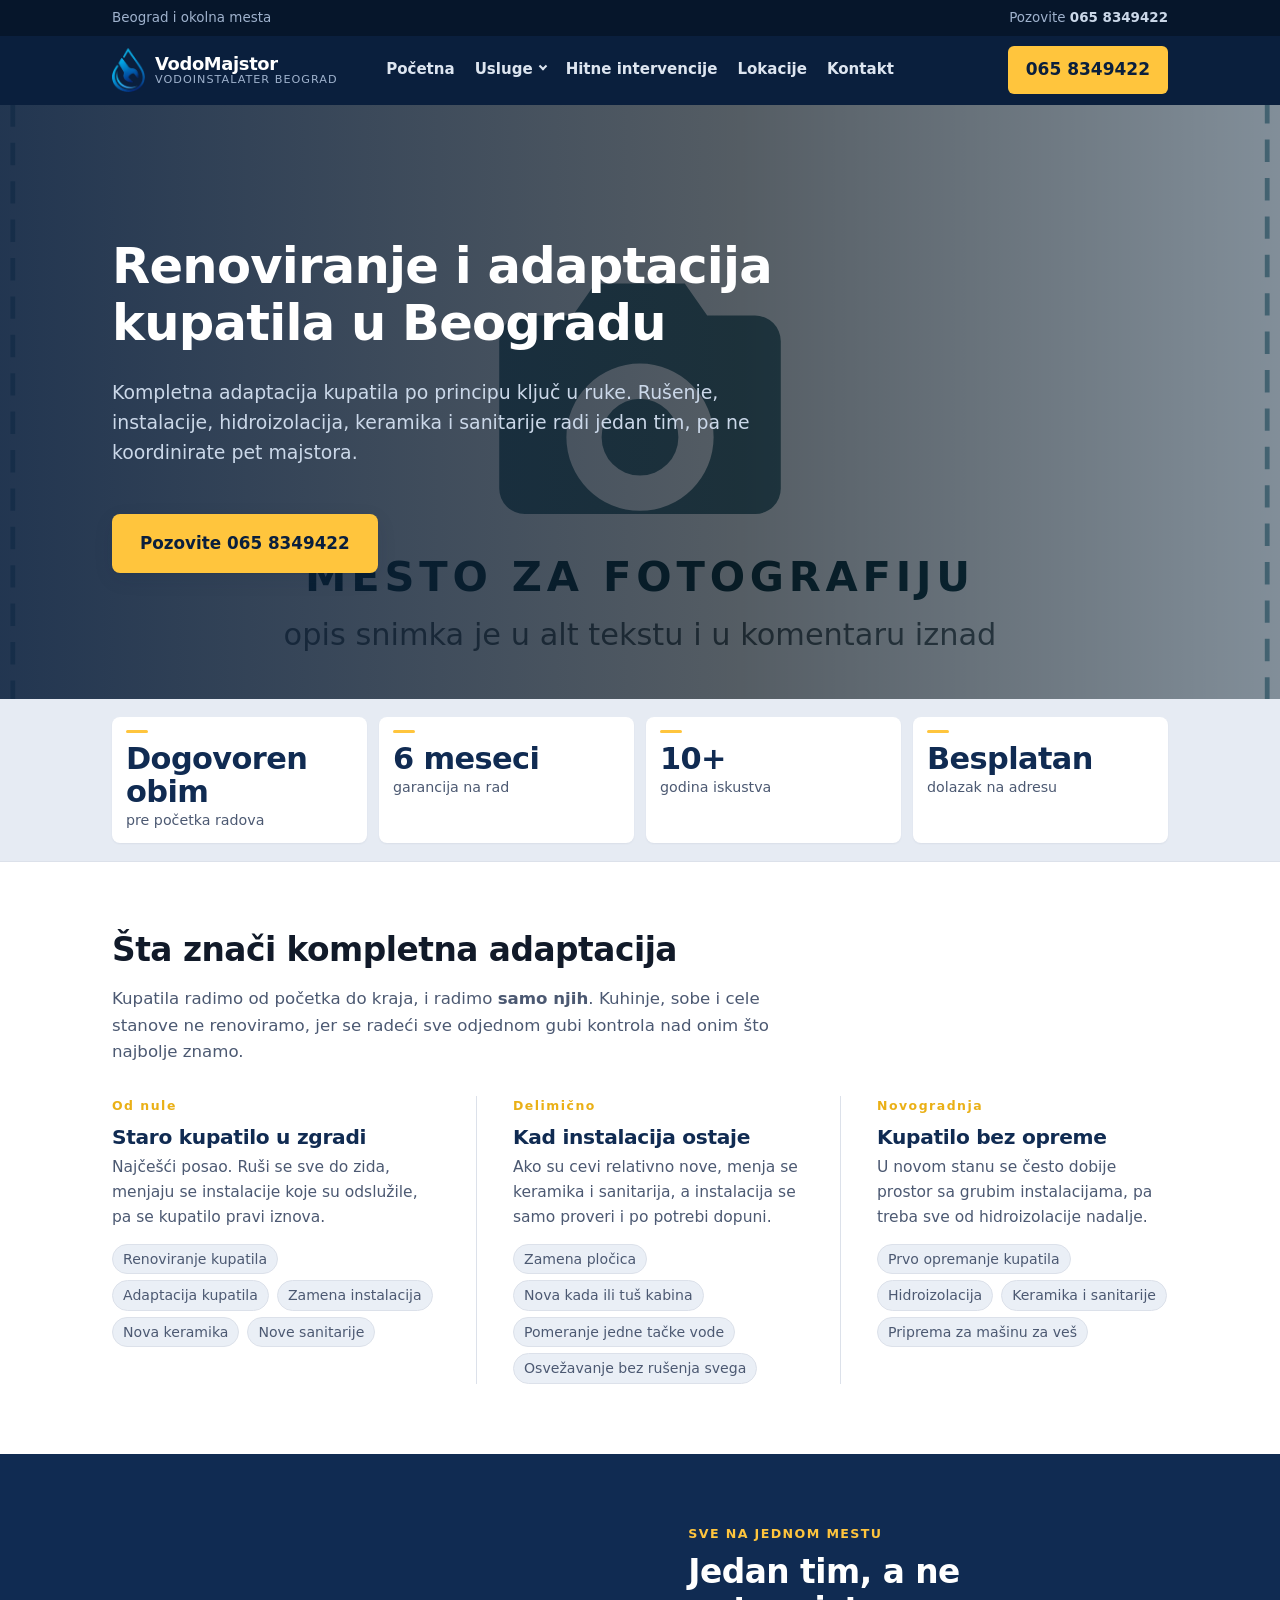
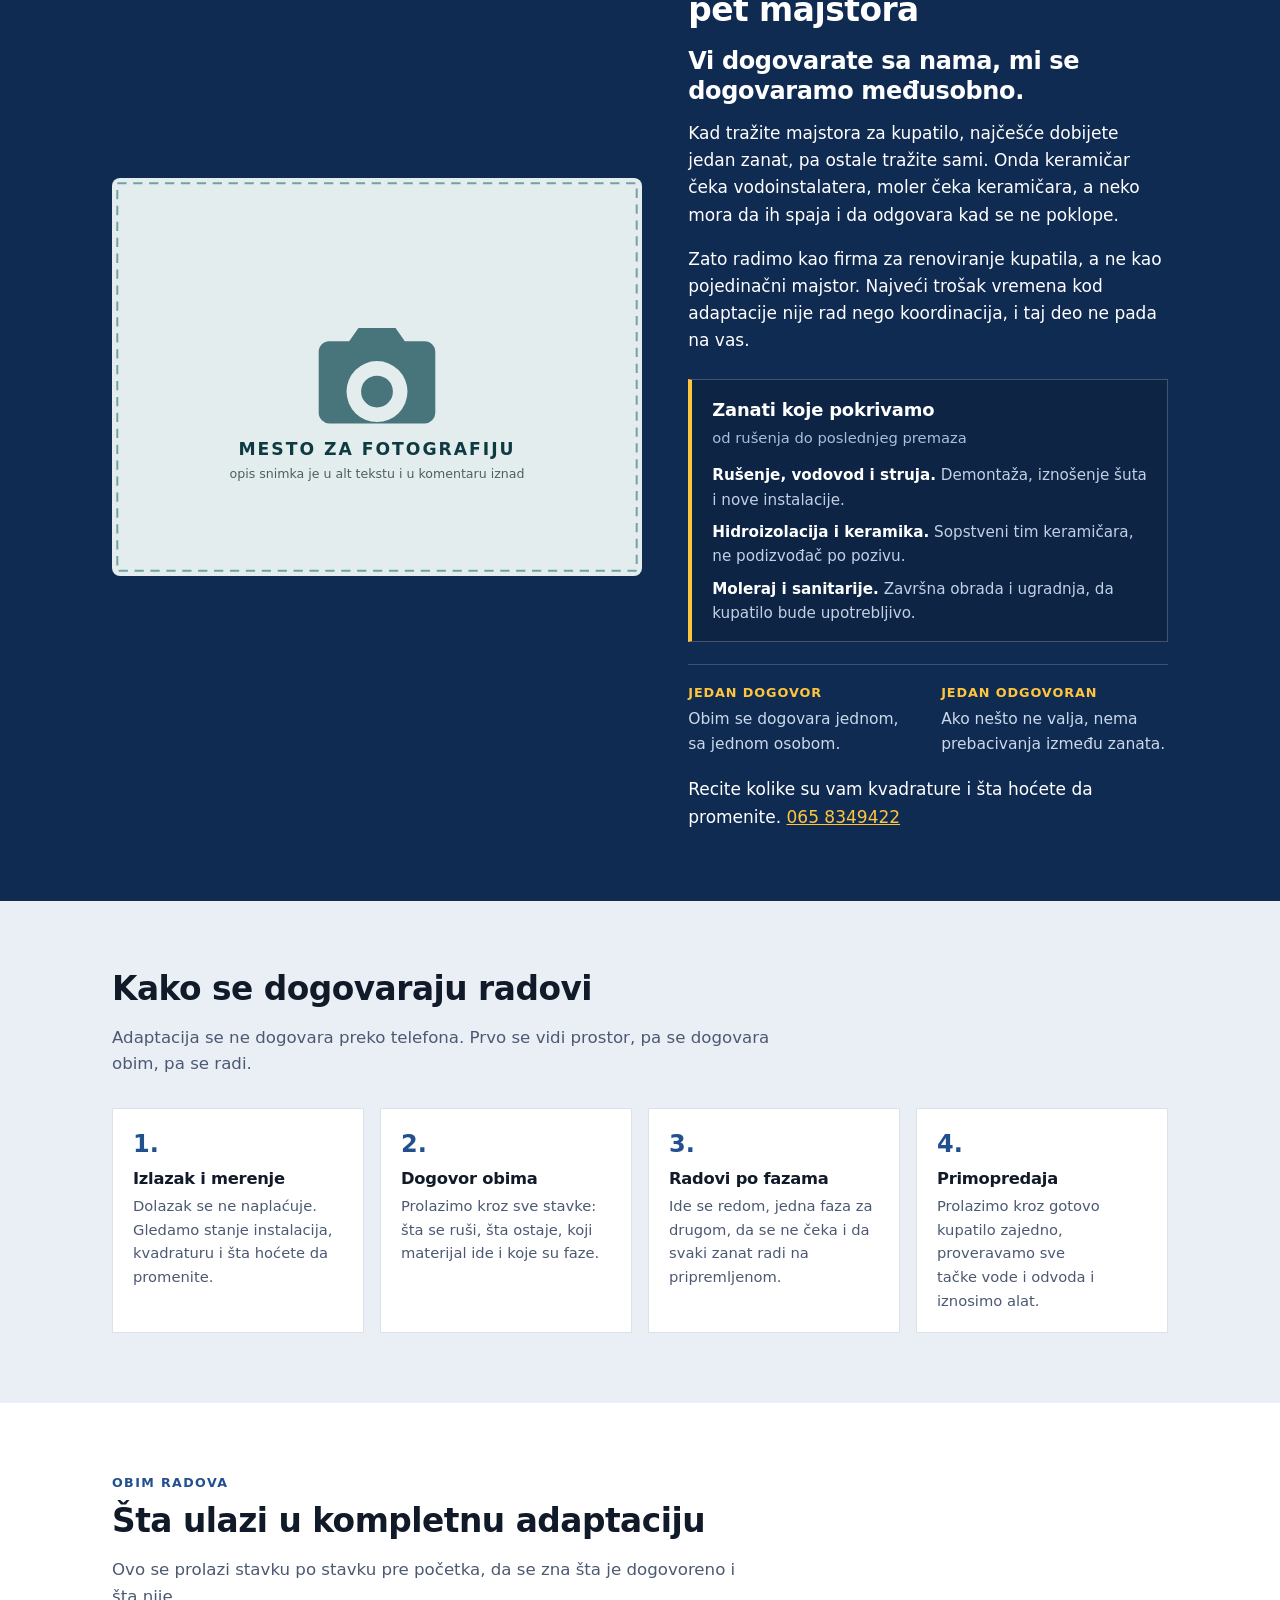
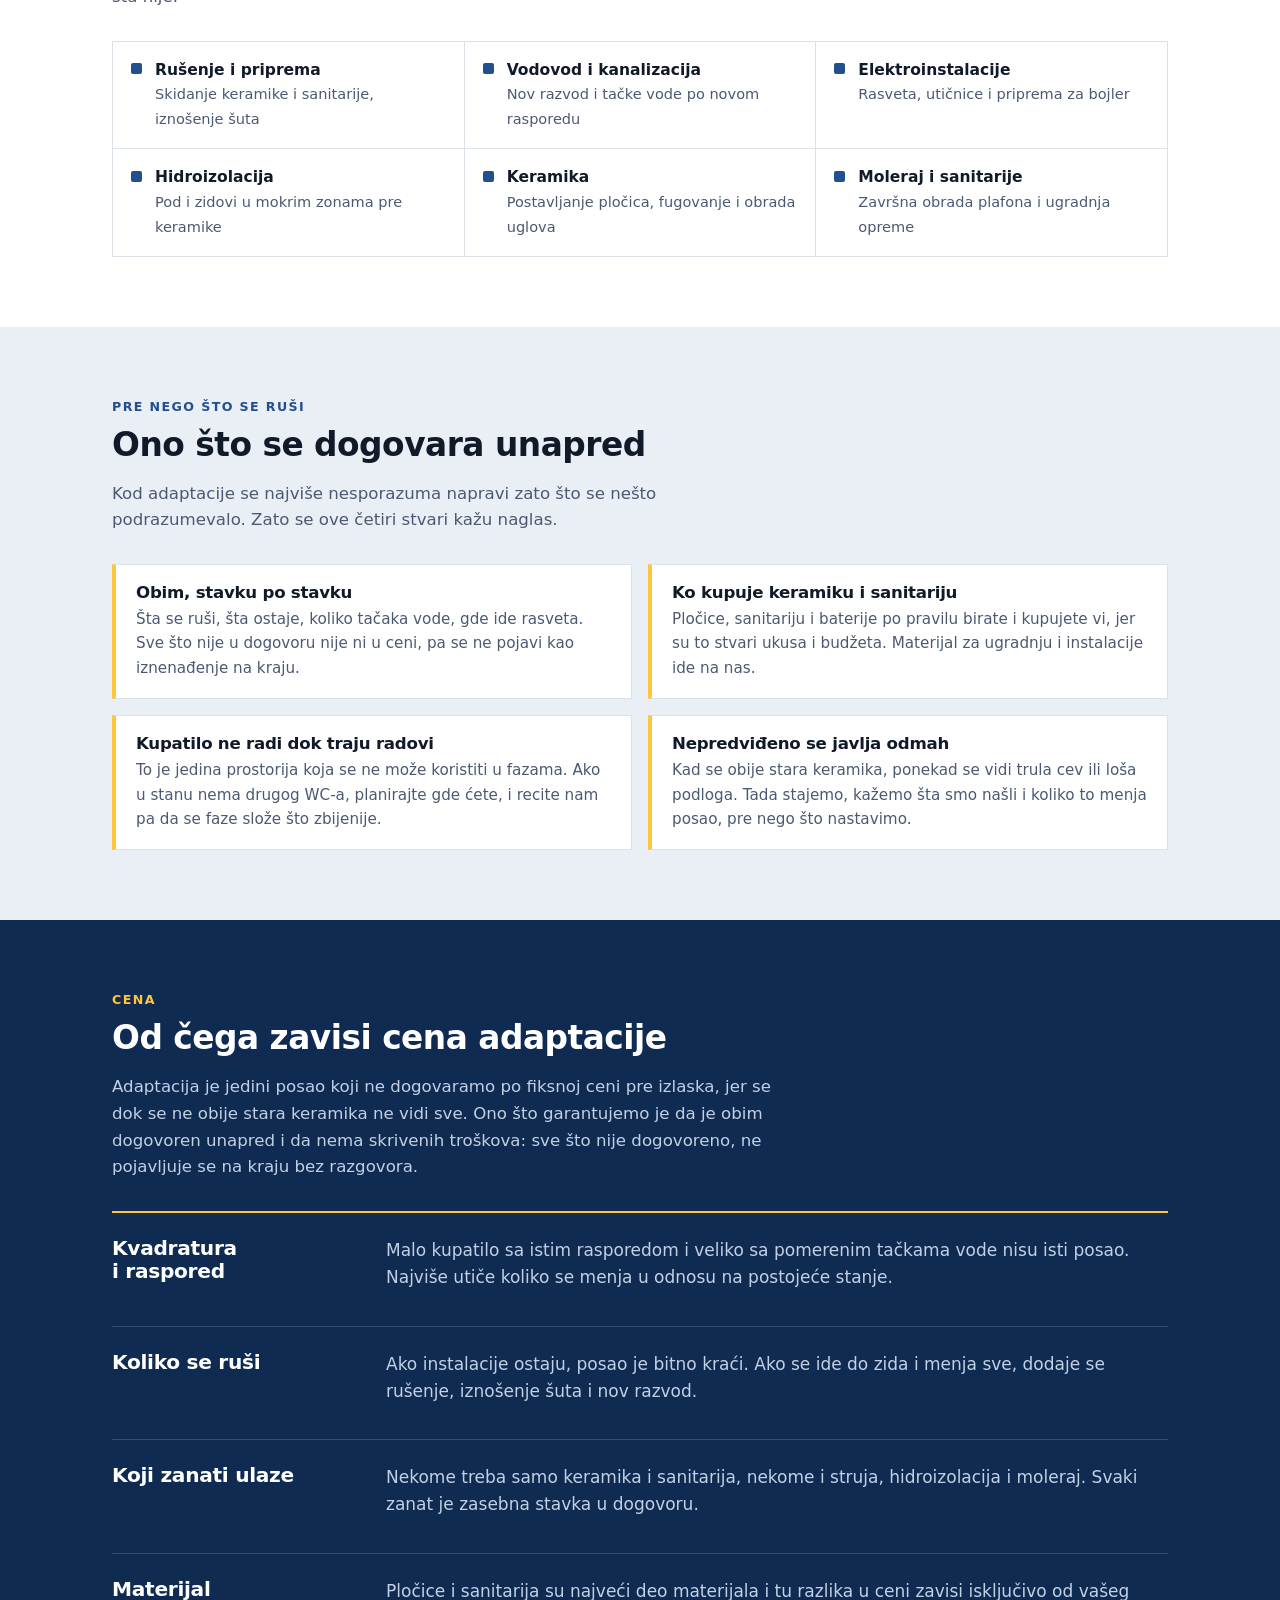
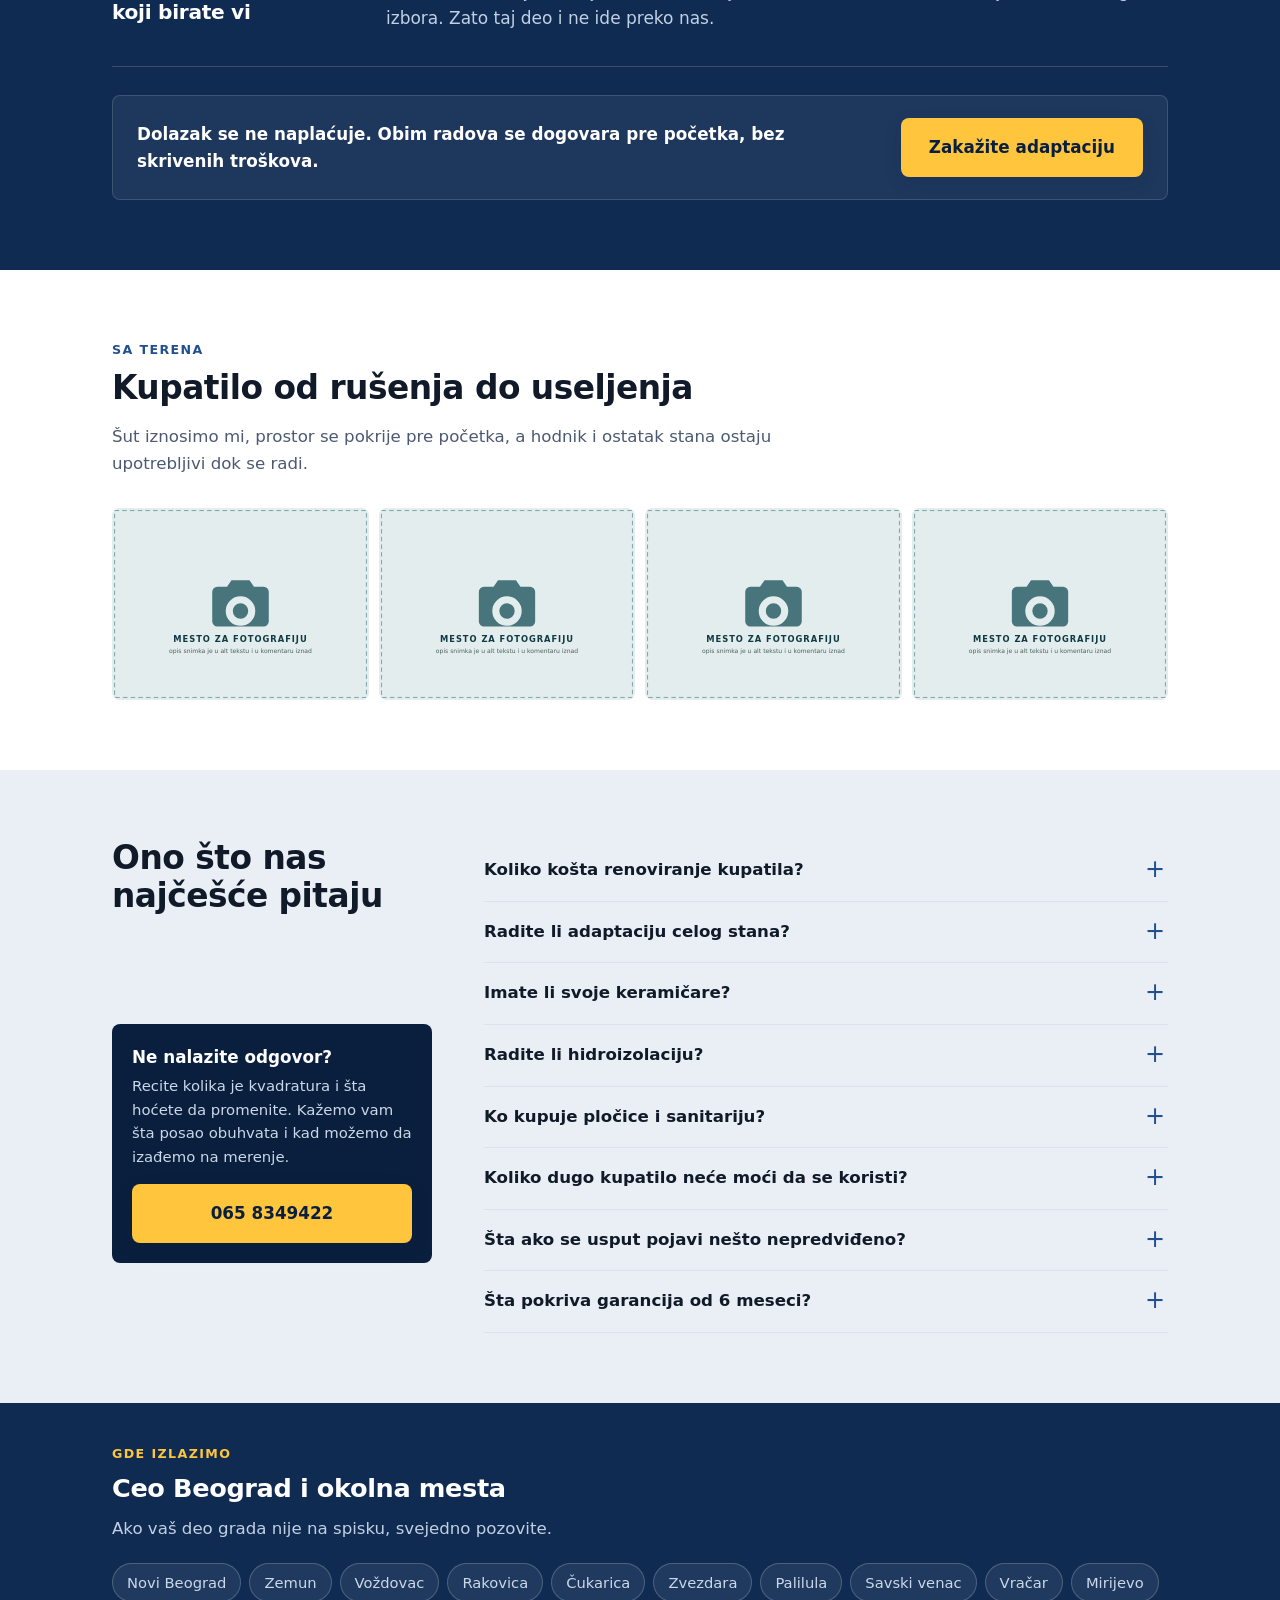
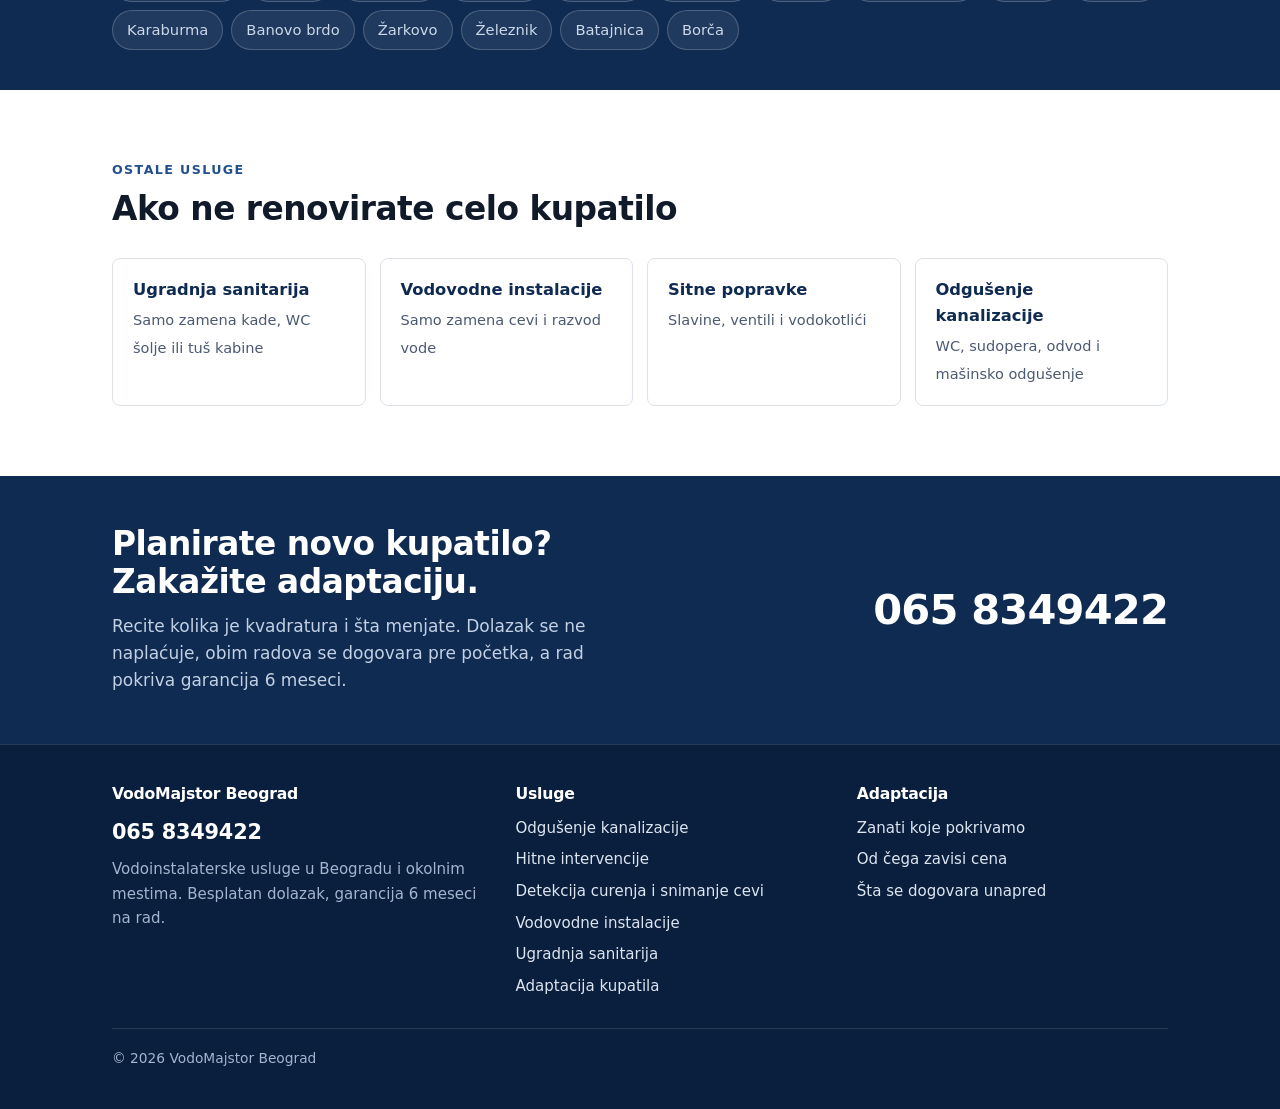
==== commit 3fd2601e: "Adaptacija v2: ogranicenje kao specijalizacija, ne kao odricanje u herou Co-Authored-By: Claude Opus" ====
--- a/adaptacija-kupatila/index.html
+++ b/adaptacija-kupatila/index.html
@@ -94,8 +94,6 @@
 
     <div class="wrap">
       <div class="hero__inner">
-        <span class="hero__status">Samo kupatila, ne cele stanove</span>
-
         <h1>Renoviranje i adaptacija kupatila u Beogradu</h1>
 
         <p class="hero__sub">
@@ -127,7 +125,7 @@
     <div class="wrap">
       <div class="sec__head">
         <h2>Šta znači kompletna adaptacija</h2>
-        <p>Radimo <strong>samo kupatila</strong>, u stanovima, kućama i lokalima. Ne renoviramo cele stanove ni druge prostorije, jer se time kvalitet razvlači.</p>
+        <p>Kupatila radimo od početka do kraja, i radimo <strong>samo njih</strong>. Kuhinje, sobe i cele stanove ne renoviramo, jer se radeći sve odjednom gubi kontrola nad onim što najbolje znamo.</p>
       </div>
 
       <div class="types">
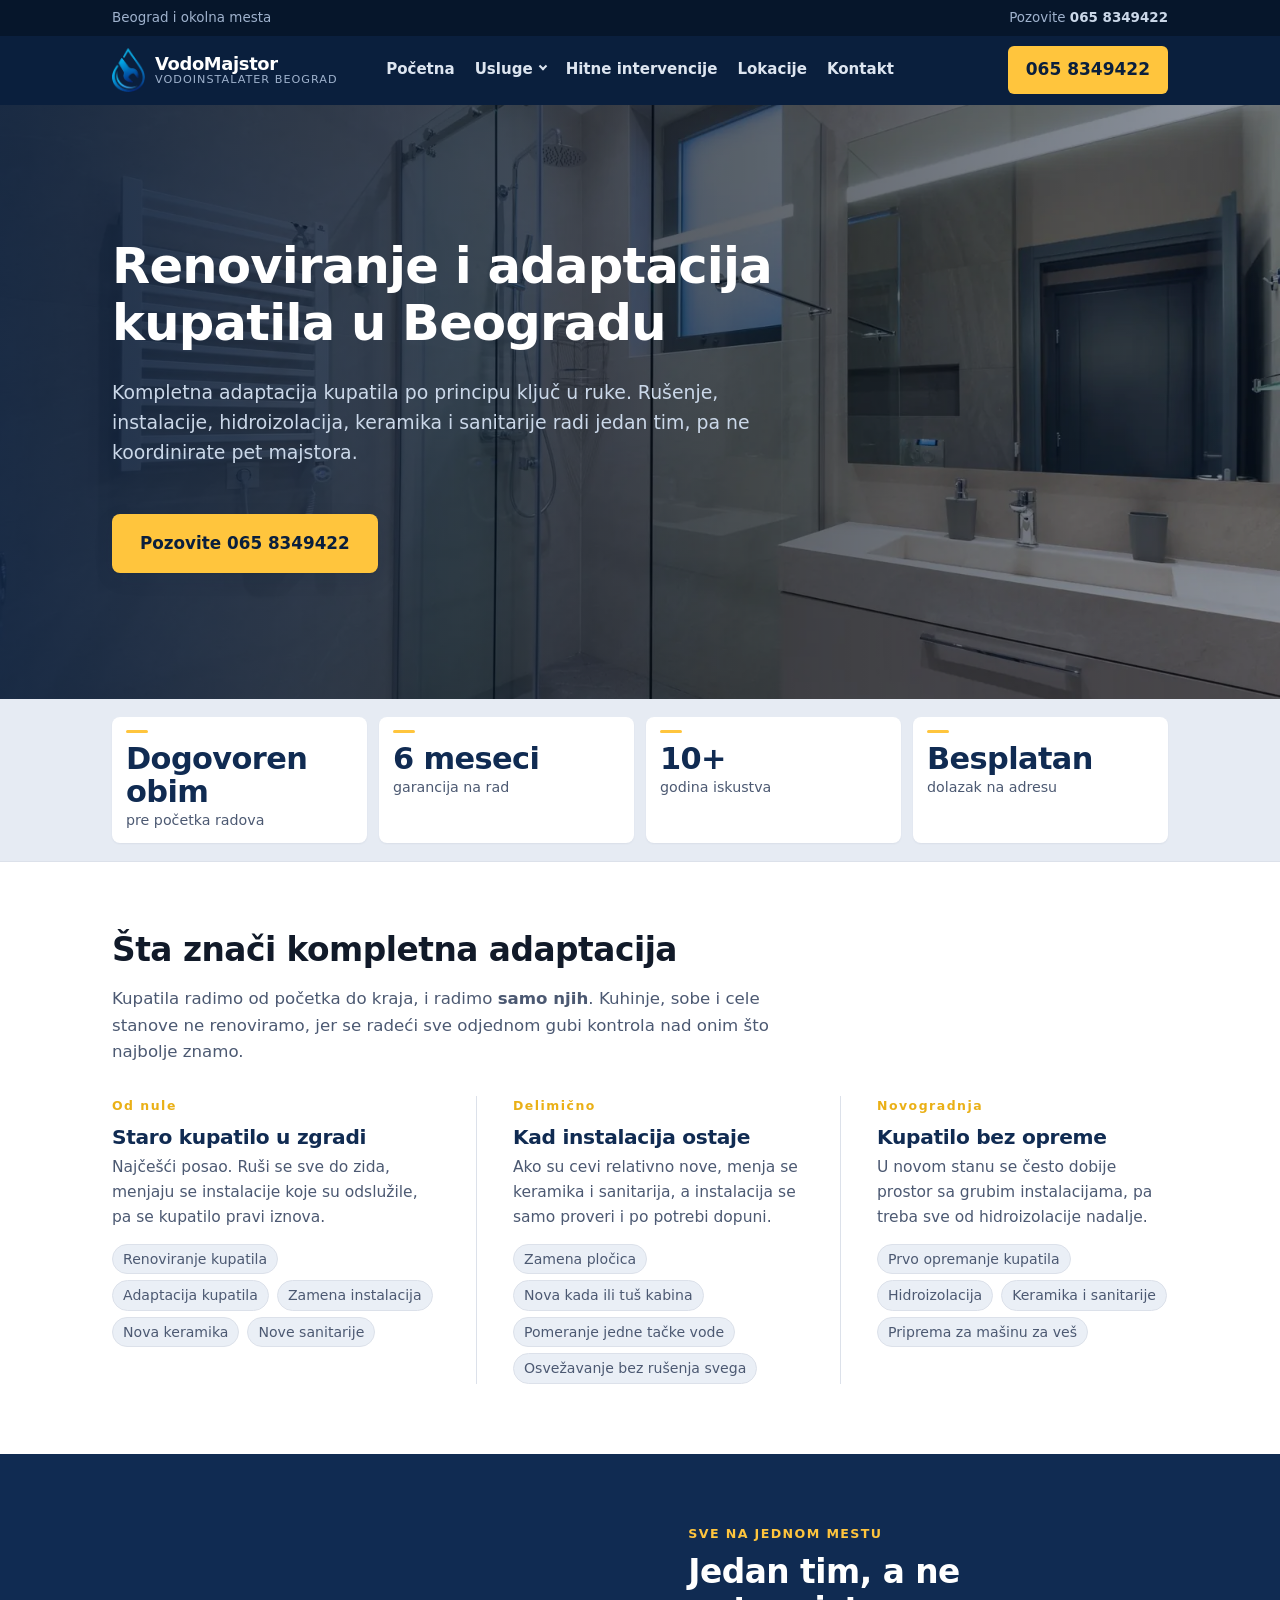
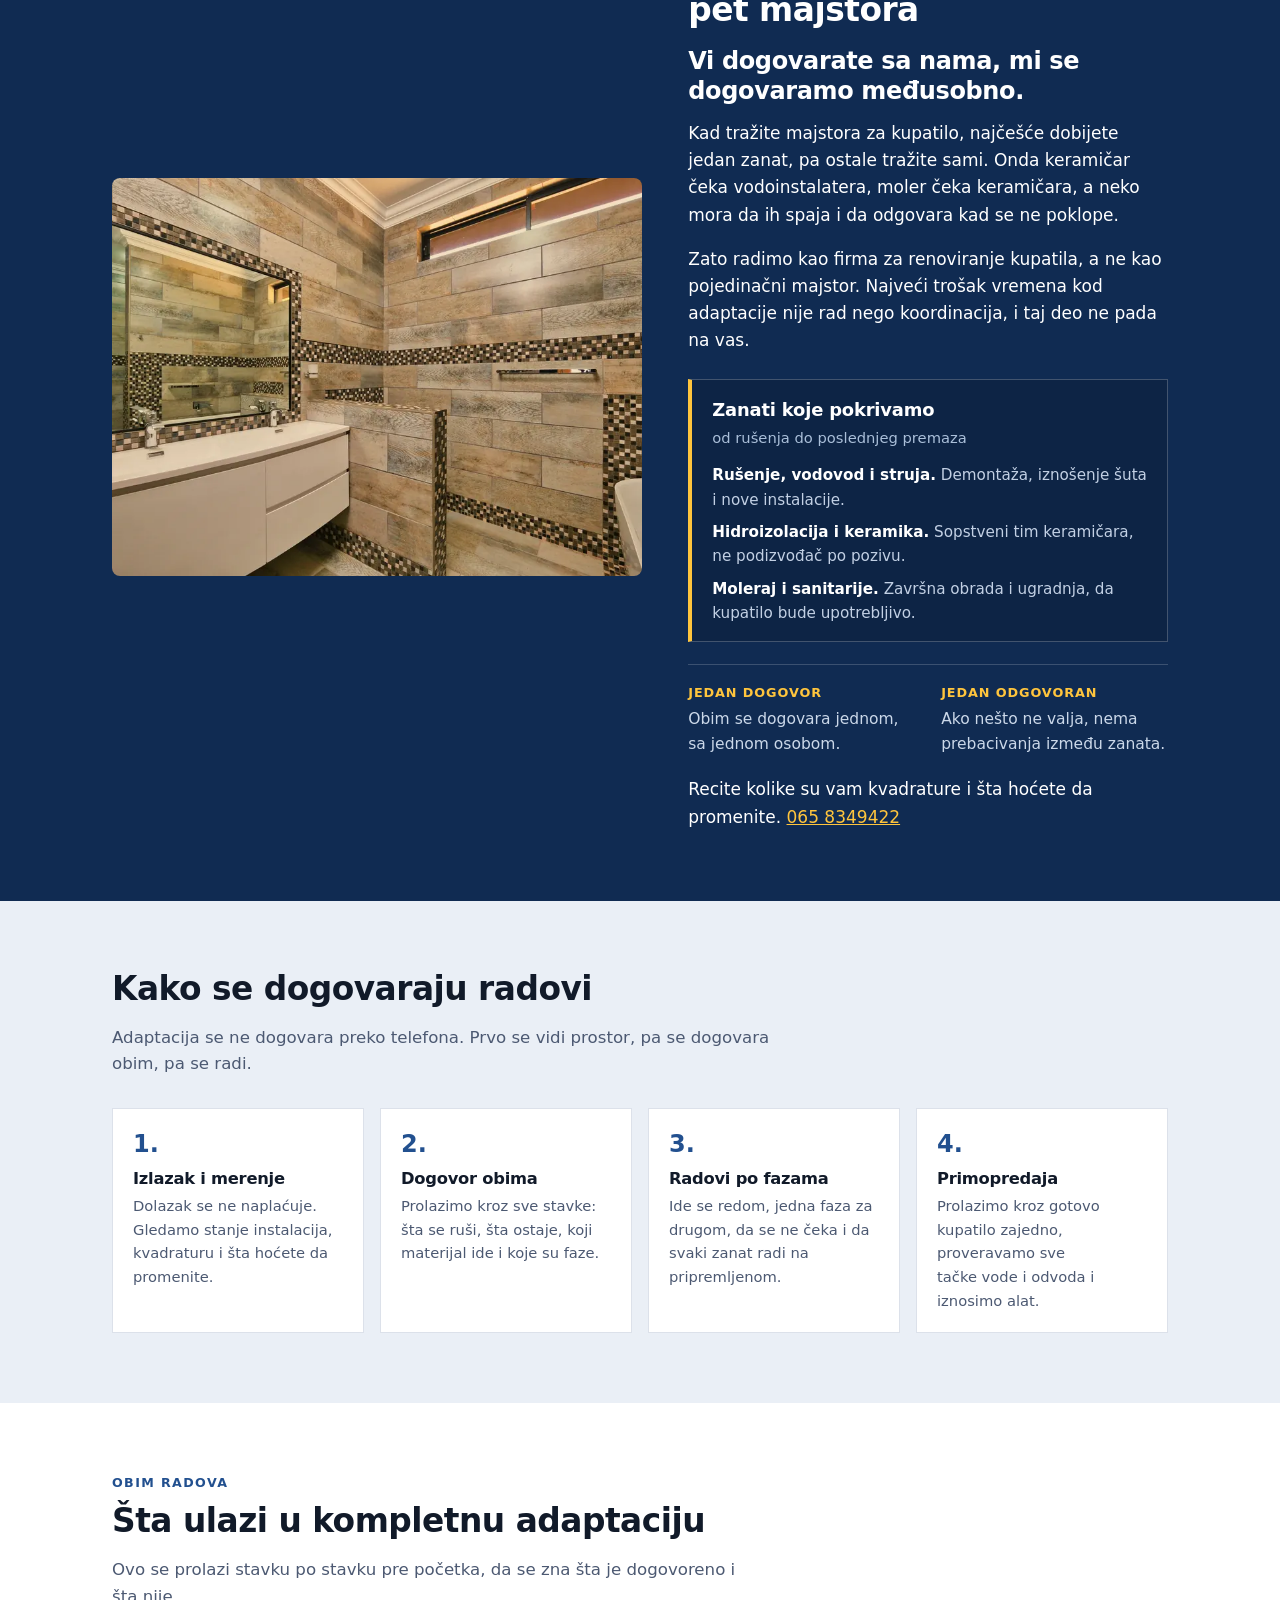
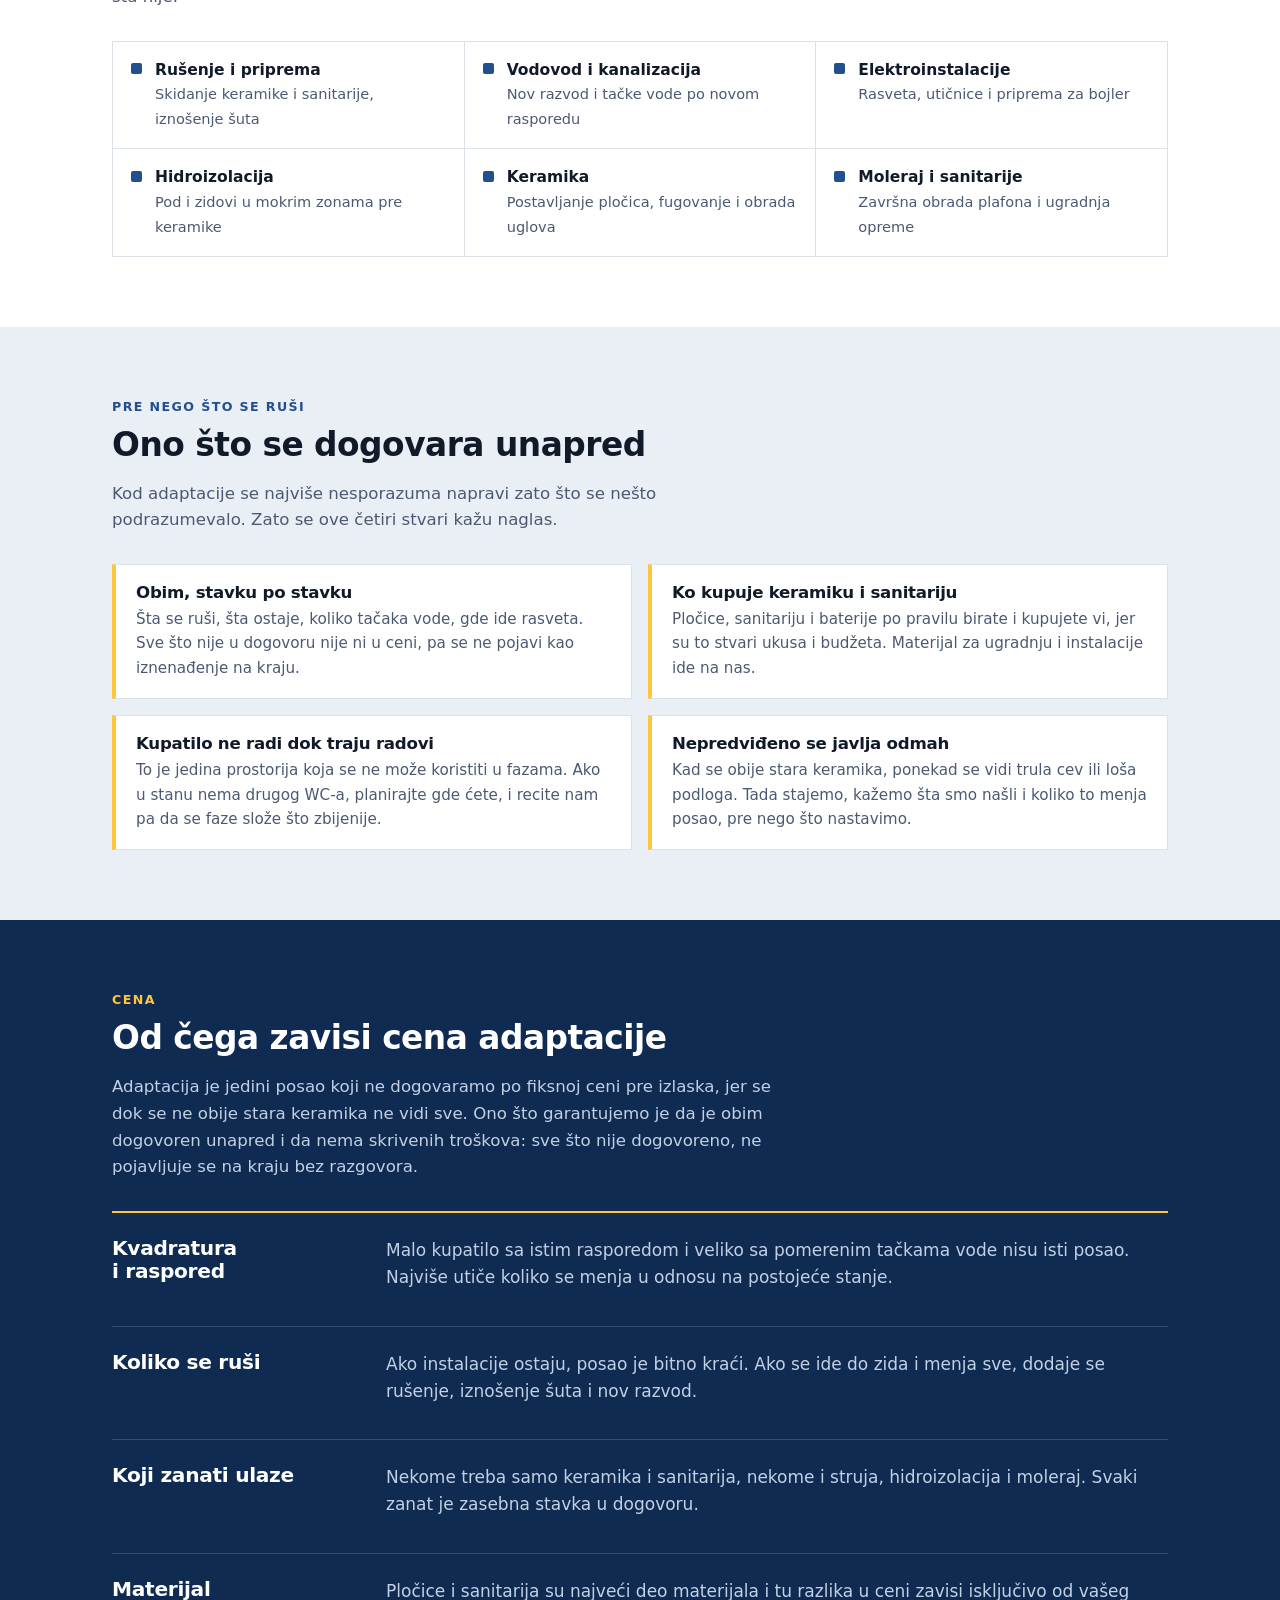
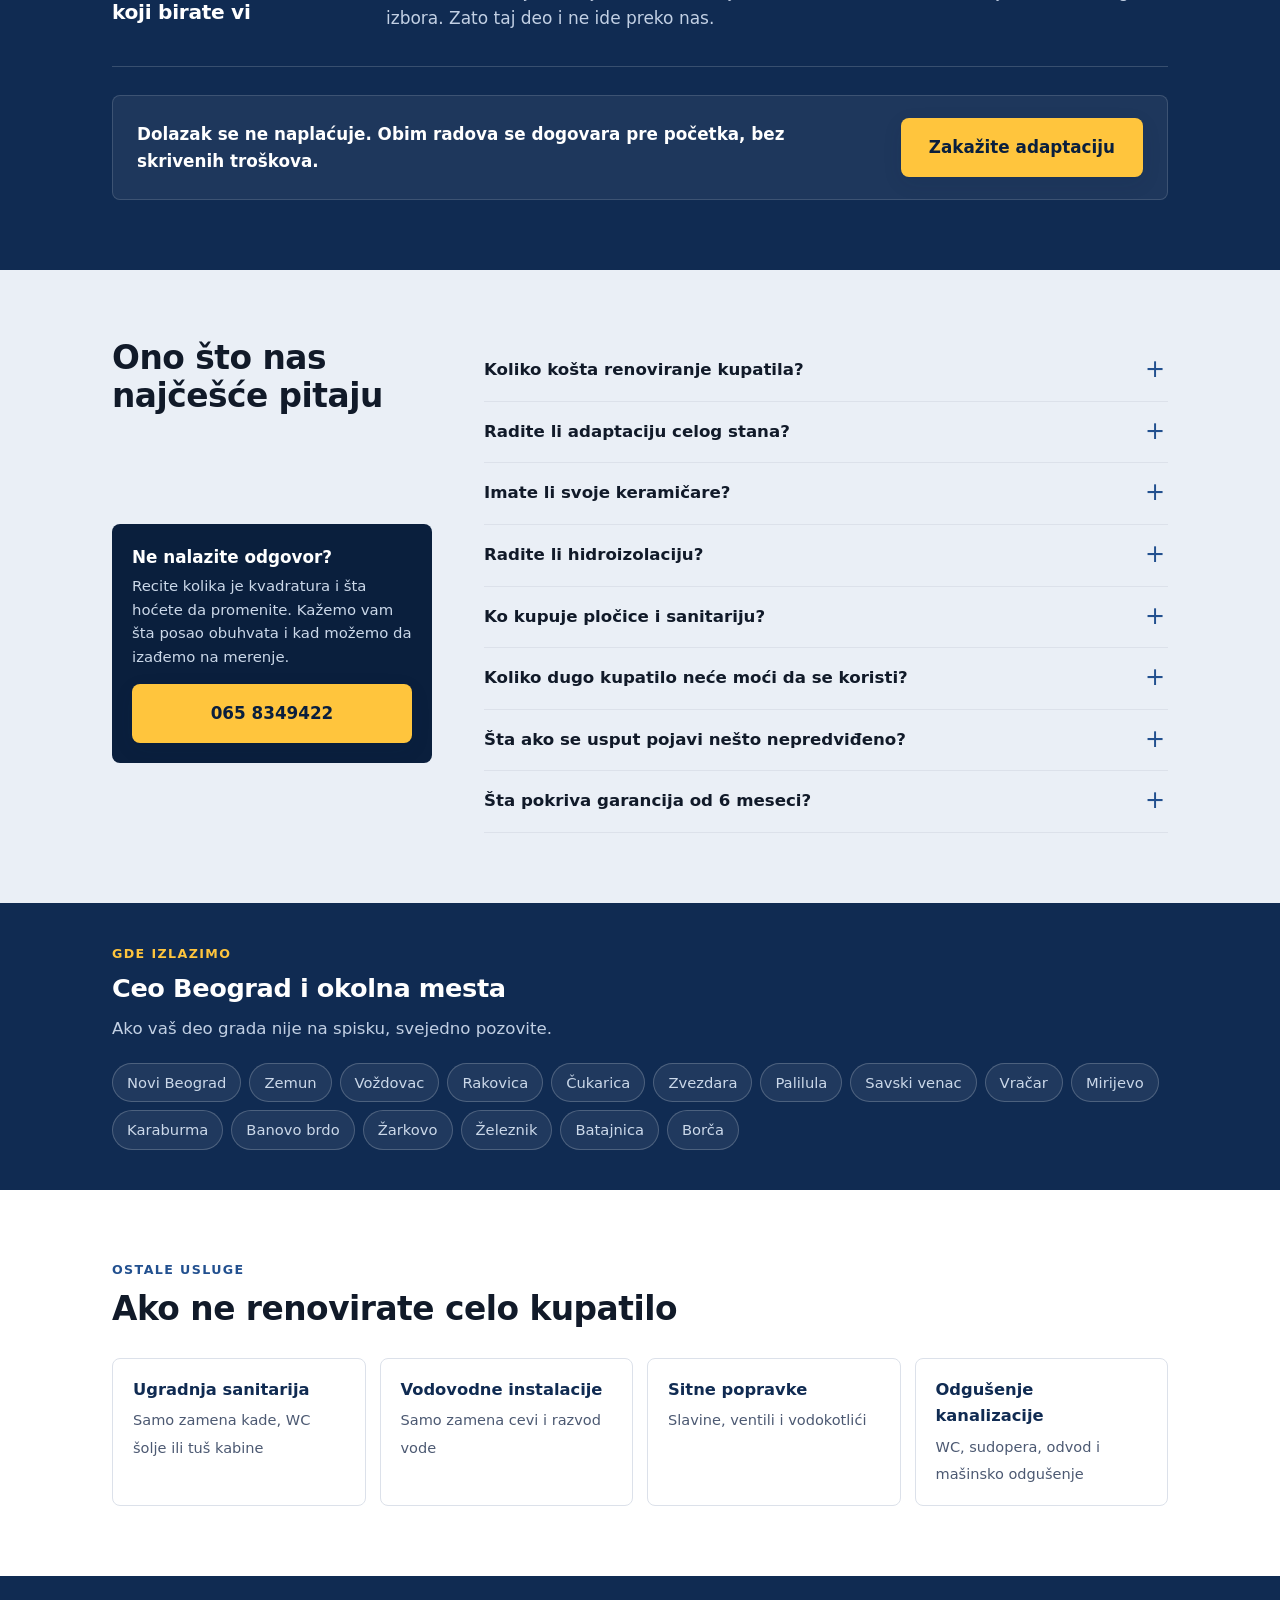
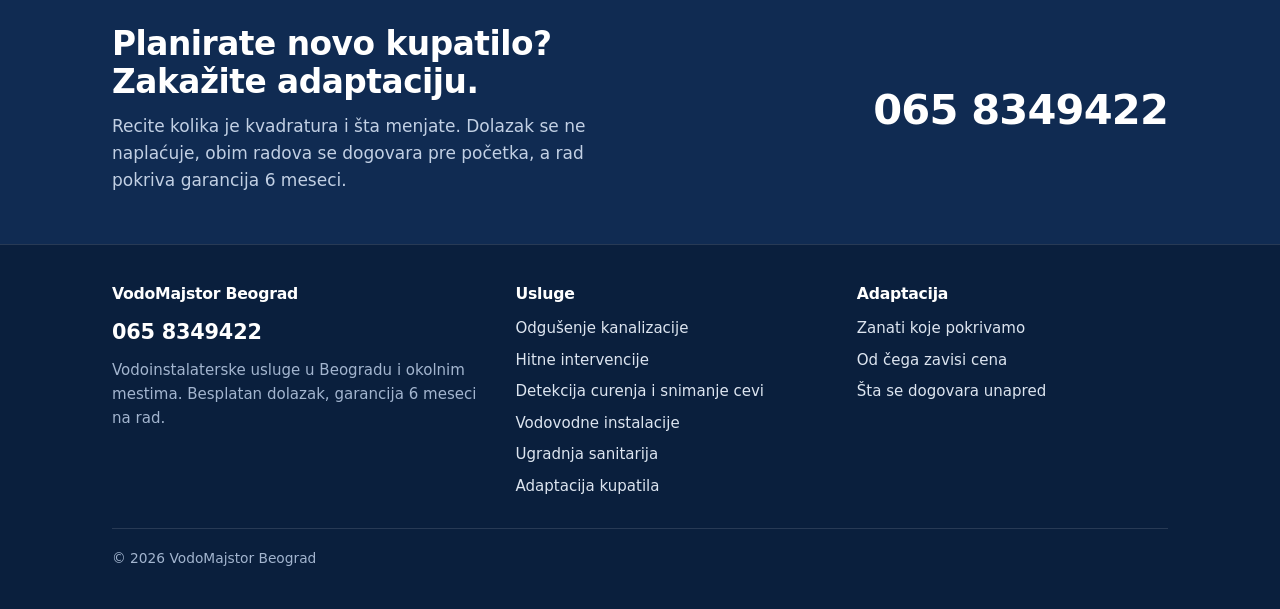
==== commit 195812e9: "Stock fotografije u hero i tamne sekcije, galerije privremeno sklonjene, komentari van izlaza Co-Aut" ====
--- a/adaptacija-kupatila/index.html
+++ b/adaptacija-kupatila/index.html
@@ -84,12 +84,11 @@
   <!-- ===== Hero ===== -->
   <section class="hero">
     <div class="hero__media" aria-hidden="true">
-      <!-- FOTO BRIEF: gotovo renovirano kupatilo, pločice i sanitarija na mestu, uredno i osvetljeno |
-           pejzaž, širok kadar, mesta sa leve strane za tekst | pozadina heroja, biće zatamnjena -->
-      <img src="/slike/_placeholder.svg"
-           data-foto="adaptacija-hero-gotovo-kupatilo"
-           alt="Renovirano kupatilo posle kompletne adaptacije u Beogradu"
-           width="1600" height="900" fetchpriority="high" decoding="async">
+      <img src="/slike/adaptacija-hero-gotovo-kupatilo.webp"
+           srcset="/slike/adaptacija-hero-gotovo-kupatilo-800.webp 800w, /slike/adaptacija-hero-gotovo-kupatilo.webp 1600w"
+           sizes="100vw"
+           alt="Renovirano kupatilo posle kompletne adaptacije u Beogradu" width="1600" height="900"
+           fetchpriority="high" decoding="async">
     </div>
 
     <div class="wrap">
@@ -174,12 +173,11 @@
     <div class="wrap">
       <div class="split">
         <div class="split__media">
-          <!-- FOTO BRIEF: kupatilo u fazi radova, vidi se keramika u postavljanju ili hidroizolacija |
-               pejzaž | uz sekciju o zanatima -->
-          <img src="/slike/_placeholder.svg"
-               data-foto="adaptacija-radovi-u-toku"
-               alt="Kupatilo u fazi adaptacije, postavljanje keramike"
-               width="800" height="600" loading="lazy" decoding="async">
+          <img src="/slike/adaptacija-radovi-u-toku.webp"
+               srcset="/slike/adaptacija-radovi-u-toku-500.webp 500w, /slike/adaptacija-radovi-u-toku.webp 800w"
+               sizes="(min-width: 940px) 50vw, 100vw"
+               alt="Kupatilo u fazi adaptacije, postavljanje keramike" width="800" height="600"
+               loading="lazy" decoding="async">
         </div>
 
         <div>
@@ -343,7 +341,9 @@
     </div>
   </section>
 
-  <!-- ===== Sa terena ===== -->
+  <!-- Galerija je privremeno sklonjena dok ne stignu fotografije sa terena.
+     Vraća se brisanjem ovog komentara.
+<!- - ===== Sa terena ===== - ->
   <section class="sec">
     <div class="wrap">
       <div class="sec__head">
@@ -355,8 +355,6 @@
       <ul class="gallery" data-gallery>
         <li>
           <button type="button" aria-label="Uvećaj fotografiju: kupatilo pre adaptacije">
-            <!-- FOTO BRIEF: staro kupatilo PRE početka radova, iz ugla koji hvata ceo prostor |
-                 kvadrat ili pejzaž | traka „sa terena", par sa poslednjom slikom -->
             <img src="/slike/_placeholder.svg" data-foto="adaptacija-pre-radova"
                  alt="Staro kupatilo pre početka adaptacije"
                  width="600" height="450" loading="lazy" decoding="async">
@@ -364,8 +362,6 @@
         </li>
         <li>
           <button type="button" aria-label="Uvećaj fotografiju: hidroizolacija pre keramike">
-            <!-- FOTO BRIEF: nanet sloj hidroizolacije na podu i zidovima, pre postavljanja pločica |
-                 kvadrat ili pejzaž | traka „sa terena", dokaz da se radi kako treba -->
             <img src="/slike/_placeholder.svg" data-foto="adaptacija-hidroizolacija"
                  alt="Hidroizolacija kupatila pre postavljanja keramike"
                  width="600" height="450" loading="lazy" decoding="async">
@@ -373,8 +369,6 @@
         </li>
         <li>
           <button type="button" aria-label="Uvećaj fotografiju: postavljanje keramike">
-            <!-- FOTO BRIEF: keramičar u postavljanju pločica, vidi se alat i ravna površina |
-                 kvadrat ili pejzaž | traka „sa terena" -->
             <img src="/slike/_placeholder.svg" data-foto="adaptacija-keramika"
                  alt="Postavljanje keramičkih pločica u kupatilu"
                  width="600" height="450" loading="lazy" decoding="async">
@@ -382,8 +376,6 @@
         </li>
         <li>
           <button type="button" aria-label="Uvećaj fotografiju: gotovo kupatilo">
-            <!-- FOTO BRIEF: isto kupatilo POSLE, gotovo i očišćeno. Idealno isti ugao kao prva slika |
-                 kvadrat ili pejzaž | traka „sa terena", najvredniji snimak -->
             <img src="/slike/_placeholder.svg" data-foto="adaptacija-posle-radova"
                  alt="Gotovo kupatilo posle kompletne adaptacije"
                  width="600" height="450" loading="lazy" decoding="async">
@@ -392,6 +384,7 @@
       </ul>
     </div>
   </section>
+-->
 
   <!-- ===== FAQ ===== -->
   <section class="sec sec--soft">
--- a/css/style.css
+++ b/css/style.css
@@ -834,3 +834,46 @@
   border-color: rgba(255, 255, 255, .2);
   color: #cbd8e9;
 }
+
+/* --- 28. Kontakt i forma -------------------------------------------------- */
+
+.kontakt-grid { display: grid; gap: 32px; align-items: start; }
+@media (min-width: 900px) { .kontakt-grid { grid-template-columns: 1fr 1fr; gap: 52px; } }
+
+.kontakt-blok + .kontakt-blok { margin-top: 26px; padding-top: 26px; border-top: 1px solid var(--line); }
+.kontakt-blok h3 { margin-bottom: .3em; color: var(--brand-800); }
+.kontakt-blok p { color: var(--ink-muted); margin: 0; }
+.kontakt-tel {
+  display: inline-block; margin-bottom: 6px;
+  color: var(--brand-800); text-decoration: none;
+  font-size: clamp(1.7rem, 5vw, 2.2rem); font-weight: 800; letter-spacing: -.02em;
+  font-variant-numeric: tabular-nums;
+}
+.kontakt-tel:hover { color: var(--brand-600); }
+
+.forma {
+  padding: 24px;
+  background: var(--bg);
+  border: 1px solid var(--line);
+  border-radius: var(--r);
+  box-shadow: var(--shadow);
+}
+.forma h2 { font-size: clamp(1.2rem, 2.4vw, 1.45rem); margin-bottom: .3em; }
+.forma > p { color: var(--ink-muted); font-size: .96rem; margin-bottom: 18px; }
+.polje { display: block; margin-bottom: 14px; }
+.polje span { display: block; margin-bottom: 5px; font-weight: 700; font-size: .93rem; }
+.polje input, .polje textarea {
+  width: 100%; padding: 12px 14px;
+  font: inherit; font-size: 1rem; color: var(--ink);
+  background: var(--bg);
+  border: 1px solid #c3cede; border-radius: 6px;
+}
+.polje input:focus-visible, .polje textarea:focus-visible { outline: 3px solid var(--accent); outline-offset: 1px; }
+.polje textarea { min-height: 110px; resize: vertical; }
+.forma .btn { width: 100%; }
+.forma__nota { margin-top: 12px; color: var(--ink-muted); font-size: .87rem; }
+
+/* Stranice bez heroja (kontakt, zahvalnica): više vazduha na vrhu,
+   da beli sadržaj ne naleže odmah na tamno zaglavlje. */
+.sec--vrh { padding-top: calc(var(--sec-y) + 22px); }
+.sec--vrh h1 { margin-bottom: .35em; }
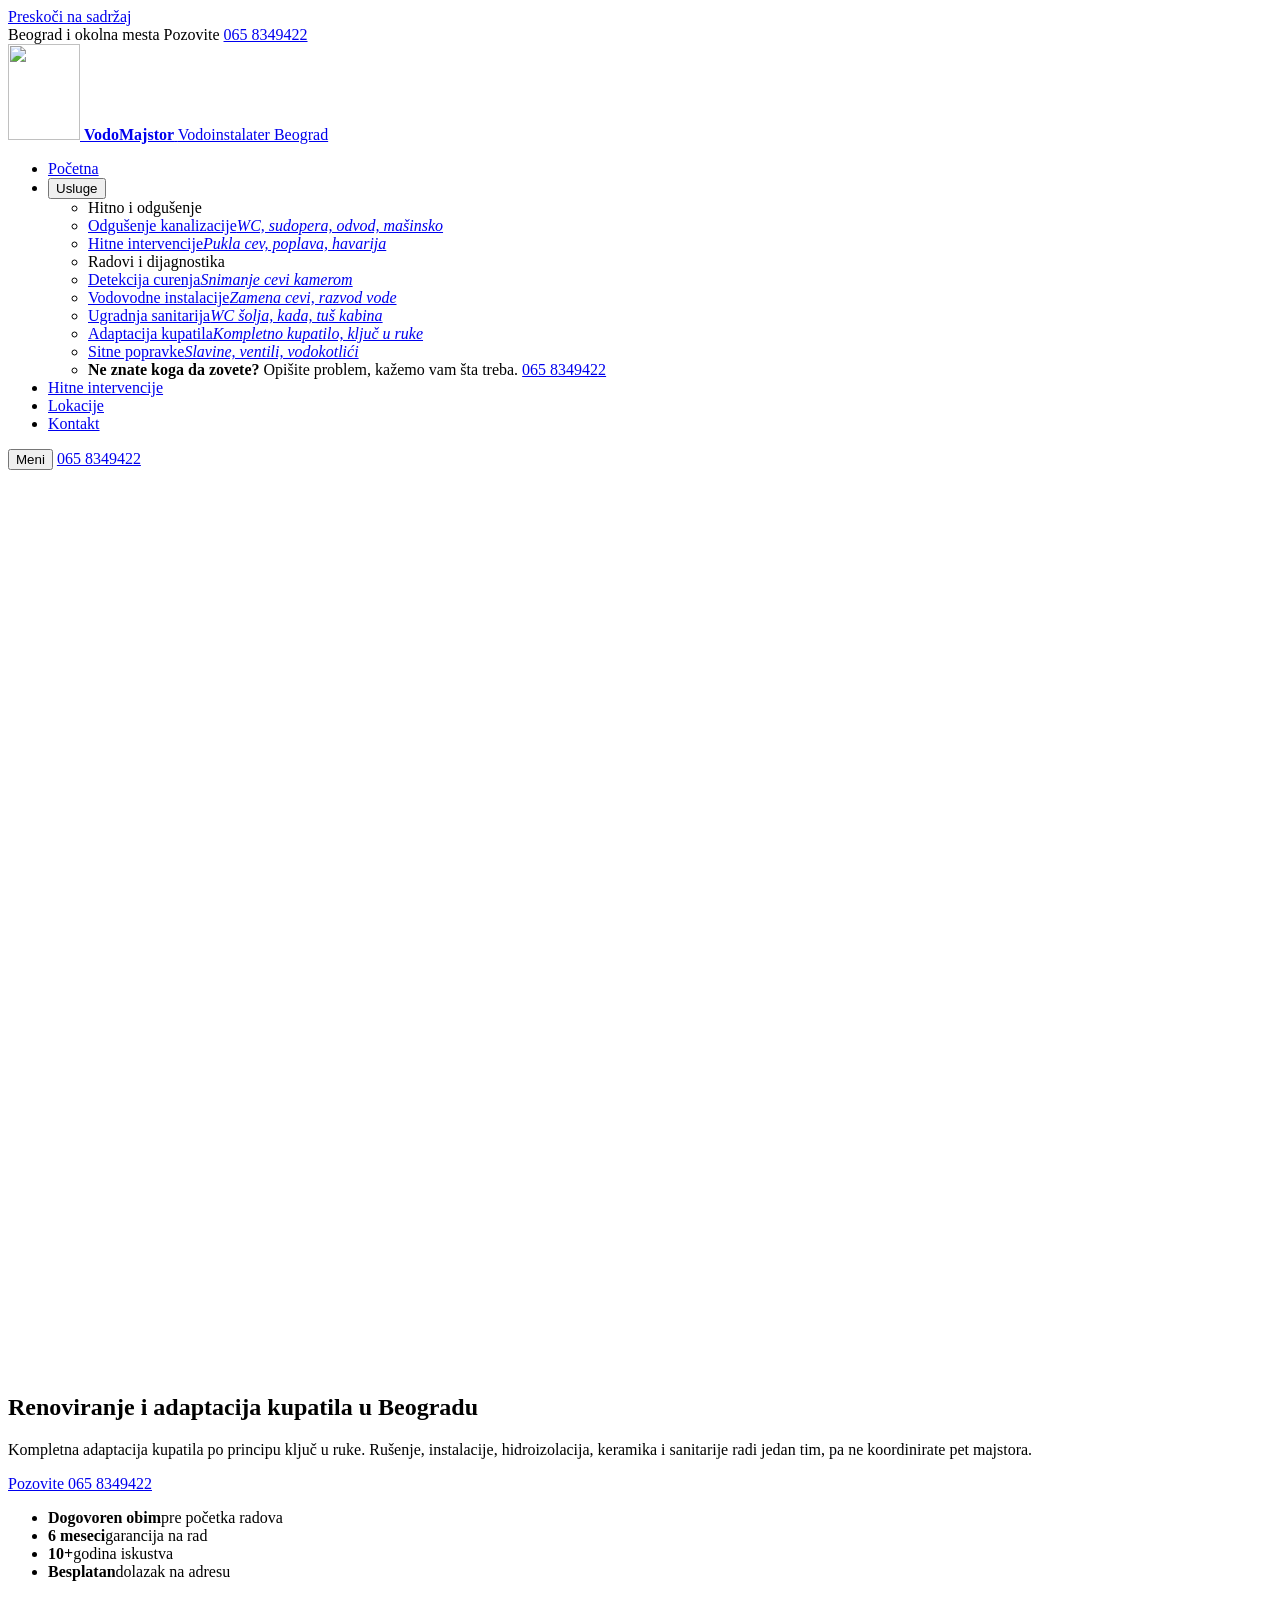
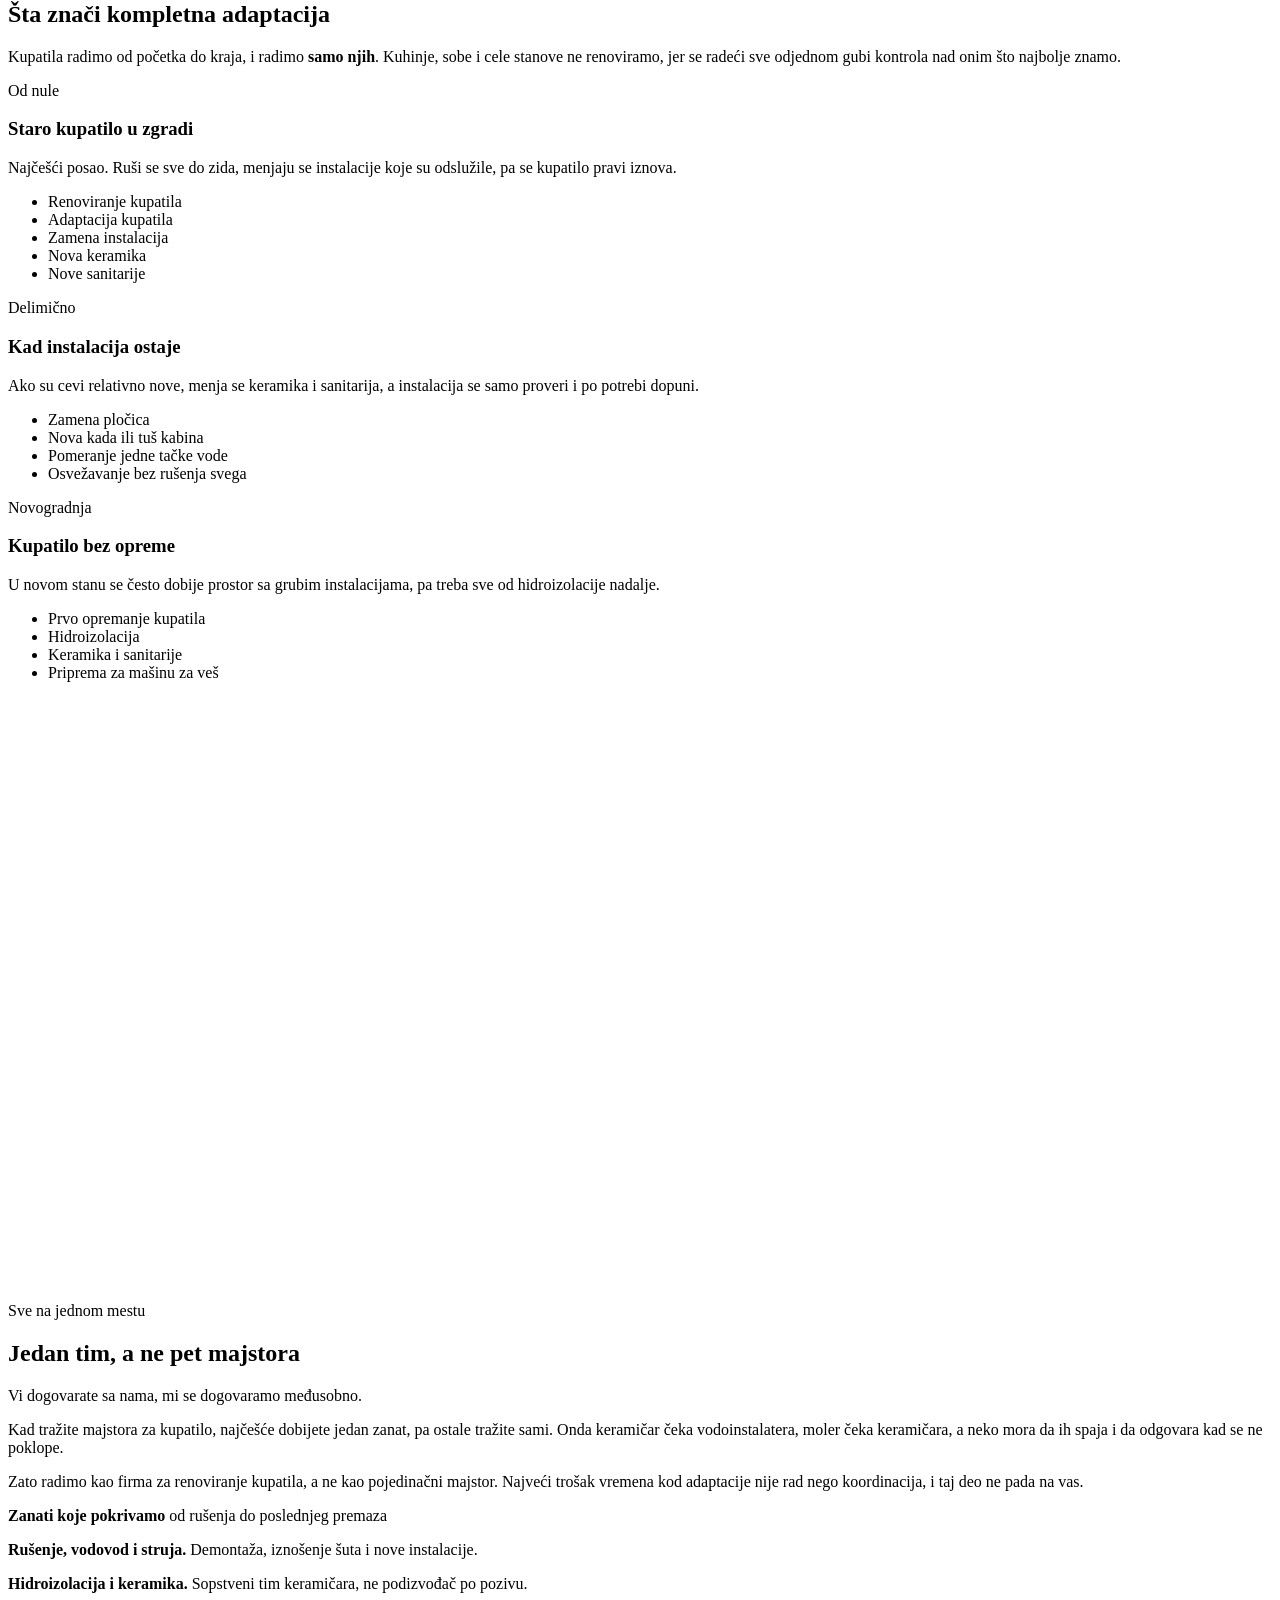
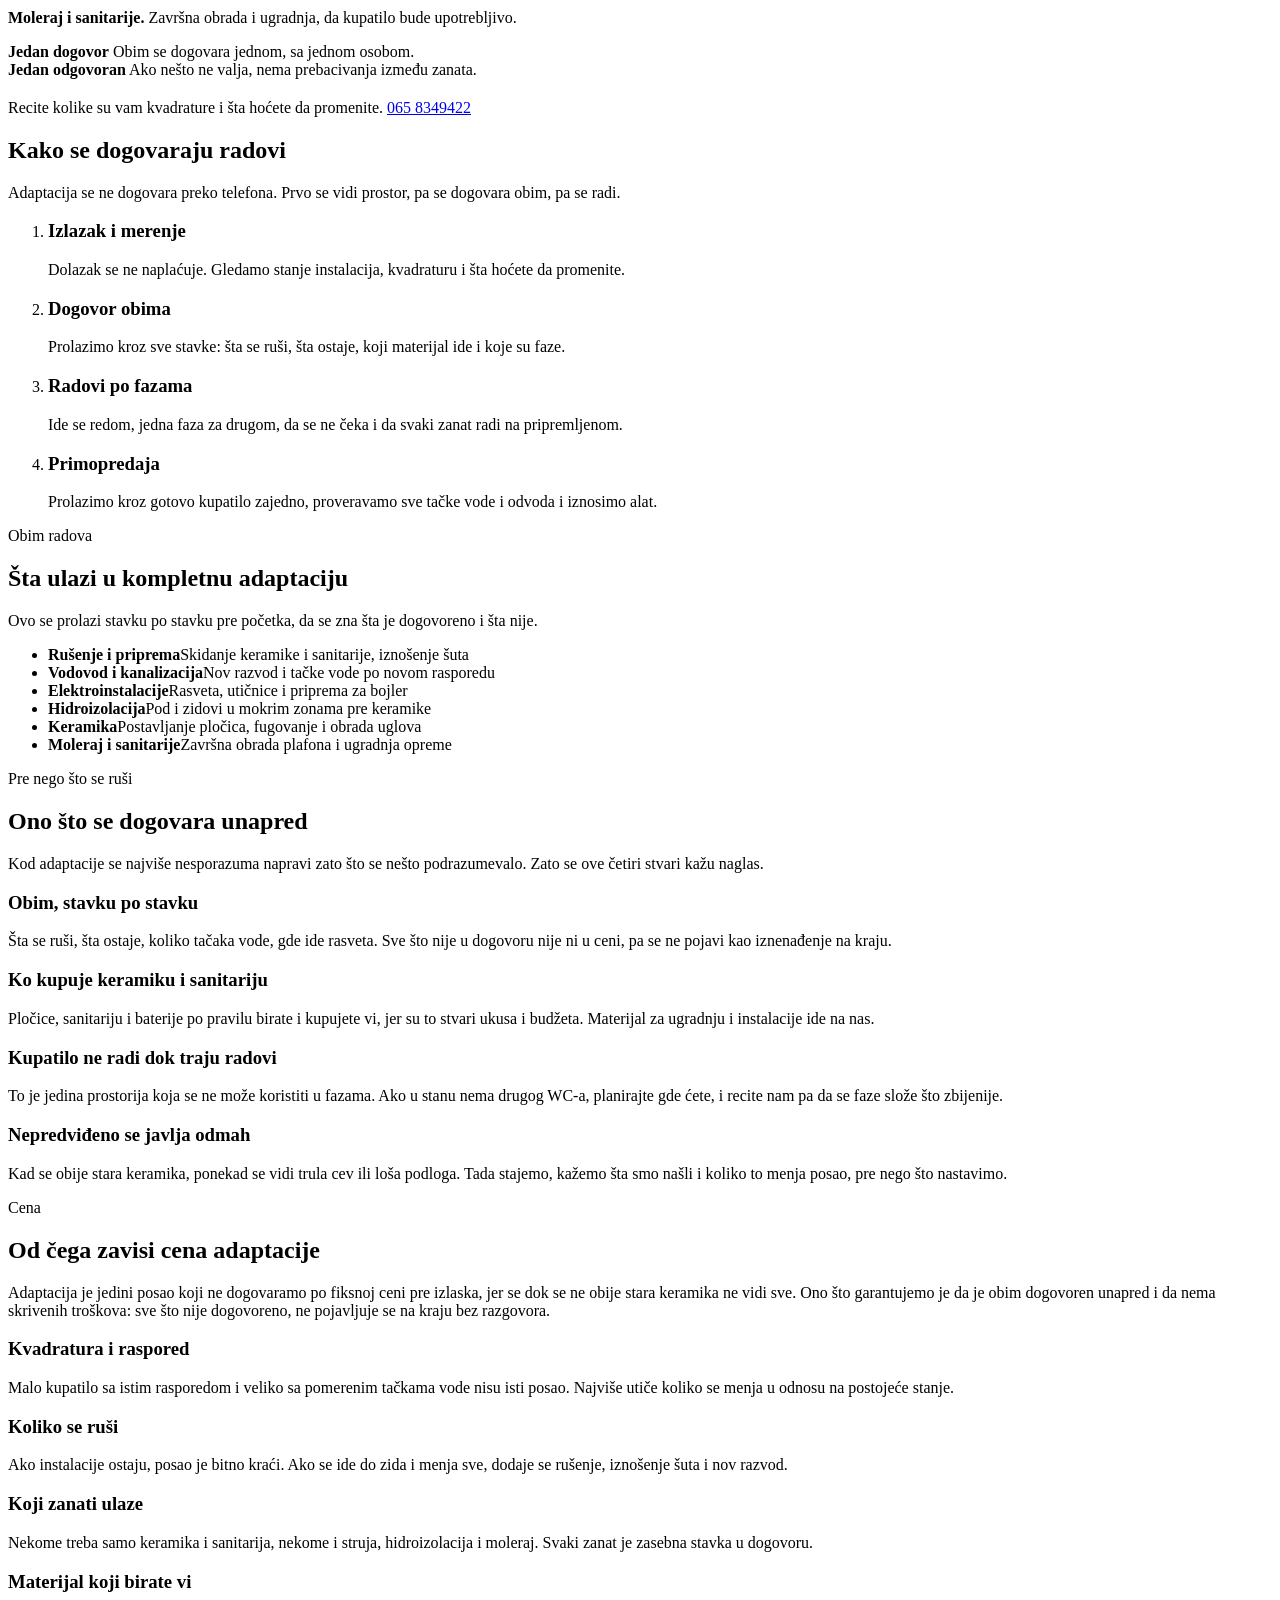
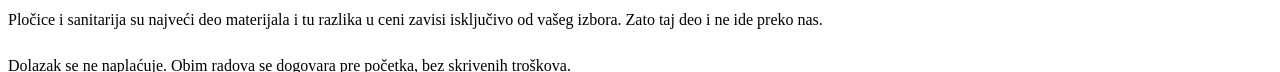
==== commit 929f7774: "Deploy: favicon, og slika, 404" ====
--- a/adaptacija-kupatila/index.html
+++ b/adaptacija-kupatila/index.html
@@ -4,6 +4,12 @@
 <meta charset="utf-8">
 <meta name="viewport" content="width=device-width, initial-scale=1">
 
+<script>(function(w,d,s,l,i){w[l]=w[l]||[];w[l].push({'gtm.start':
+new Date().getTime(),event:'gtm.js'});var f=d.getElementsByTagName(s)[0],
+j=d.createElement(s),dl=l!='dataLayer'?'&l='+l:'';j.async=true;j.src=
+'https://www.googletagmanager.com/gtm.js?id='+i+dl;f.parentNode.insertBefore(j,f);
+})(window,document,'script','dataLayer','GTM-WX4FX34W');</script>
+
 <title>Renoviranje i adaptacija kupatila u Beogradu | VodoMajstor</title>
 <meta name="description" content="Kompletna adaptacija kupatila ključ u ruke: rušenje, instalacije, hidroizolacija, keramika i sanitarije. Svi zanati na jednom mestu, dogovoren obim radova, bez skrivenih troškova.">
 <link rel="canonical" href="https://vodomajstor-beograd.rs/adaptacija-kupatila/">
@@ -13,10 +19,20 @@
 <meta property="og:description" content="Kompletna adaptacija kupatila ključ u ruke. Svi zanati na jednom mestu, dogovoren obim radova, garancija 6 meseci na rad.">
 <meta property="og:url" content="https://vodomajstor-beograd.rs/adaptacija-kupatila/">
 <meta property="og:locale" content="sr_RS">
-
-<link rel="stylesheet" href="/css/style.css">
+<meta property="og:image" content="https://vodomajstor-beograd.rs/slike/og-slika.jpg">
+<meta property="og:image:width" content="1200">
+<meta property="og:image:height" content="630">
+<meta name="twitter:card" content="summary_large_image">
+
+<link rel="icon" href="/vodomajstor/slike/favicon.ico" sizes="any">
+<link rel="apple-touch-icon" href="/vodomajstor/slike/apple-touch-icon.png">
+<meta name="theme-color" content="#0a1f3d">
+
+<link rel="stylesheet" href="/vodomajstor/css/style.css?v=de24c82c">
 </head>
 <body>
+<noscript><iframe src="https://www.googletagmanager.com/ns.html?id=GTM-WX4FX34W"
+height="0" width="0" style="display:none;visibility:hidden"></iframe></noscript>
 
 <a class="visually-hidden" href="#glavni-sadrzaj">Preskoči na sadržaj</a>
 
@@ -30,8 +46,8 @@
 <header class="site-header">
   <div class="wrap">
     <div class="site-header__bar">
-      <a class="brand" href="/">
-        <img src="/slike/logo.webp" alt="" width="72" height="96" decoding="async">
+      <a class="brand" href="/vodomajstor/">
+        <img src="/vodomajstor/slike/logo.webp" alt="" width="72" height="96" decoding="async">
         <span class="brand__text">
           <strong>VodoMajstor</strong>
           <span>Vodoinstalater Beograd</span>
@@ -40,21 +56,21 @@
 
       <nav class="site-nav" id="glavna-navigacija" data-open="false" aria-label="Glavna navigacija">
         <ul>
-          <li><a href="/">Početna</a></li>
+          <li><a href="/vodomajstor/">Početna</a></li>
 
           <li>
             <button class="sub-toggle" type="button" aria-expanded="false">Usluge</button>
             <ul class="sub">
               <li class="sub__group">Hitno i odgušenje</li>
-              <li><a href="/odgusenje-kanalizacije/">Odgušenje kanalizacije<em>WC, sudopera, odvod, mašinsko</em></a></li>
-              <li><a href="/hitne-intervencije/">Hitne intervencije<em>Pukla cev, poplava, havarija</em></a></li>
+              <li><a href="/vodomajstor/odgusenje-kanalizacije/">Odgušenje kanalizacije<em>WC, sudopera, odvod, mašinsko</em></a></li>
+              <li><a href="/vodomajstor/hitne-intervencije/">Hitne intervencije<em>Pukla cev, poplava, havarija</em></a></li>
 
               <li class="sub__group">Radovi i dijagnostika</li>
-              <li><a href="/detekcija-curenja-vode/">Detekcija curenja<em>Snimanje cevi kamerom</em></a></li>
-              <li><a href="/vodovodne-instalacije/">Vodovodne instalacije<em>Zamena cevi, razvod vode</em></a></li>
-              <li><a href="/ugradnja-sanitarija/">Ugradnja sanitarija<em>WC šolja, kada, tuš kabina</em></a></li>
-              <li><a href="/adaptacija-kupatila/" aria-current="page">Adaptacija kupatila<em>Kompletno kupatilo, ključ u ruke</em></a></li>
-              <li><a href="/sitne-popravke/">Sitne popravke<em>Slavine, ventili, vodokotlići</em></a></li>
+              <li><a href="/vodomajstor/detekcija-curenja-vode/">Detekcija curenja<em>Snimanje cevi kamerom</em></a></li>
+              <li><a href="/vodomajstor/vodovodne-instalacije/">Vodovodne instalacije<em>Zamena cevi, razvod vode</em></a></li>
+              <li><a href="/vodomajstor/ugradnja-sanitarija/">Ugradnja sanitarija<em>WC šolja, kada, tuš kabina</em></a></li>
+              <li><a href="/vodomajstor/adaptacija-kupatila/" aria-current="page">Adaptacija kupatila<em>Kompletno kupatilo, ključ u ruke</em></a></li>
+              <li><a href="/vodomajstor/sitne-popravke/">Sitne popravke<em>Slavine, ventili, vodokotlići</em></a></li>
 
               <li class="sub__cta">
                 <b>Ne znate koga da zovete?</b>
@@ -64,9 +80,9 @@
             </ul>
           </li>
 
-          <li><a href="/hitne-intervencije/">Hitne intervencije</a></li>
+          <li><a href="/vodomajstor/hitne-intervencije/">Hitne intervencije</a></li>
           <li><a href="#gde-izlazimo">Lokacije</a></li>
-          <li><a href="/kontakt/">Kontakt</a></li>
+          <li><a href="/vodomajstor/kontakt/">Kontakt</a></li>
         </ul>
       </nav>
 
@@ -81,11 +97,11 @@
 
 <main id="glavni-sadrzaj">
 
-  <!-- ===== Hero ===== -->
+  
   <section class="hero">
     <div class="hero__media" aria-hidden="true">
-      <img src="/slike/adaptacija-hero-gotovo-kupatilo.webp"
-           srcset="/slike/adaptacija-hero-gotovo-kupatilo-800.webp 800w, /slike/adaptacija-hero-gotovo-kupatilo.webp 1600w"
+      <img src="/vodomajstor/slike/adaptacija-hero-gotovo-kupatilo.webp"
+           srcset="/vodomajstor/slike/adaptacija-hero-gotovo-kupatilo-800.webp 800w, /vodomajstor/slike/adaptacija-hero-gotovo-kupatilo.webp 1600w"
            sizes="100vw"
            alt="Renovirano kupatilo posle kompletne adaptacije u Beogradu" width="1600" height="900"
            fetchpriority="high" decoding="async">
@@ -107,7 +123,7 @@
     </div>
   </section>
 
-  <!-- ===== Traka sa brojevima ===== -->
+  
   <div class="stats">
     <div class="wrap">
       <ul>
@@ -119,7 +135,7 @@
     </div>
   </div>
 
-  <!-- ===== Šta radimo ===== -->
+  
   <section class="sec">
     <div class="wrap">
       <div class="sec__head">
@@ -168,13 +184,13 @@
     </div>
   </section>
 
-  <!-- ===== Svi zanati (diferencijator) ===== -->
+  
   <section class="sec sec--dark" id="zanati">
     <div class="wrap">
       <div class="split">
         <div class="split__media">
-          <img src="/slike/adaptacija-radovi-u-toku.webp"
-               srcset="/slike/adaptacija-radovi-u-toku-500.webp 500w, /slike/adaptacija-radovi-u-toku.webp 800w"
+          <img src="/vodomajstor/slike/adaptacija-radovi-u-toku.webp"
+               srcset="/vodomajstor/slike/adaptacija-radovi-u-toku-500.webp 500w, /vodomajstor/slike/adaptacija-radovi-u-toku.webp 800w"
                sizes="(min-width: 940px) 50vw, 100vw"
                alt="Kupatilo u fazi adaptacije, postavljanje keramike" width="800" height="600"
                loading="lazy" decoding="async">
@@ -224,7 +240,7 @@
     </div>
   </section>
 
-  <!-- ===== Kako izgleda ===== -->
+  
   <section class="sec sec--soft" id="kako-radimo">
     <div class="wrap">
       <div class="sec__head">
@@ -253,7 +269,7 @@
     </div>
   </section>
 
-  <!-- ===== Faze ===== -->
+  
   <section class="sec">
     <div class="wrap">
       <div class="sec__head">
@@ -273,7 +289,7 @@
     </div>
   </section>
 
-  <!-- ===== Šta se dogovara unapred ===== -->
+  
   <section class="sec sec--soft" id="dogovor">
     <div class="wrap">
       <div class="sec__head">
@@ -306,7 +322,7 @@
     </div>
   </section>
 
-  <!-- ===== Cena ===== -->
+  
   <section class="sec sec--dark" id="cena">
     <div class="wrap">
       <div class="sec__head">
@@ -341,52 +357,9 @@
     </div>
   </section>
 
-  <!-- Galerija je privremeno sklonjena dok ne stignu fotografije sa terena.
-     Vraća se brisanjem ovog komentara.
-<!- - ===== Sa terena ===== - ->
-  <section class="sec">
-    <div class="wrap">
-      <div class="sec__head">
-        <span class="sec__label">Sa terena</span>
-        <h2>Kupatilo od rušenja do useljenja</h2>
-        <p>Šut iznosimo mi, prostor se pokrije pre početka, a hodnik i ostatak stana ostaju upotrebljivi dok se radi.</p>
-      </div>
-
-      <ul class="gallery" data-gallery>
-        <li>
-          <button type="button" aria-label="Uvećaj fotografiju: kupatilo pre adaptacije">
-            <img src="/slike/_placeholder.svg" data-foto="adaptacija-pre-radova"
-                 alt="Staro kupatilo pre početka adaptacije"
-                 width="600" height="450" loading="lazy" decoding="async">
-          </button>
-        </li>
-        <li>
-          <button type="button" aria-label="Uvećaj fotografiju: hidroizolacija pre keramike">
-            <img src="/slike/_placeholder.svg" data-foto="adaptacija-hidroizolacija"
-                 alt="Hidroizolacija kupatila pre postavljanja keramike"
-                 width="600" height="450" loading="lazy" decoding="async">
-          </button>
-        </li>
-        <li>
-          <button type="button" aria-label="Uvećaj fotografiju: postavljanje keramike">
-            <img src="/slike/_placeholder.svg" data-foto="adaptacija-keramika"
-                 alt="Postavljanje keramičkih pločica u kupatilu"
-                 width="600" height="450" loading="lazy" decoding="async">
-          </button>
-        </li>
-        <li>
-          <button type="button" aria-label="Uvećaj fotografiju: gotovo kupatilo">
-            <img src="/slike/_placeholder.svg" data-foto="adaptacija-posle-radova"
-                 alt="Gotovo kupatilo posle kompletne adaptacije"
-                 width="600" height="450" loading="lazy" decoding="async">
-          </button>
-        </li>
-      </ul>
-    </div>
-  </section>
--->
-
-  <!-- ===== FAQ ===== -->
+  
+
+  
   <section class="sec sec--soft">
     <div class="wrap">
       <div class="faq-grid">
@@ -461,7 +434,7 @@
     </div>
   </section>
 
-  <!-- ===== Gde radimo ===== -->
+  
   <section class="sec sec--dark sec--traka" id="gde-izlazimo">
     <div class="wrap">
       <div class="sec__head">
@@ -491,7 +464,7 @@
     </div>
   </section>
 
-  <!-- ===== Ostale usluge ===== -->
+  
   <section class="sec">
     <div class="wrap">
       <div class="sec__head">
@@ -500,15 +473,15 @@
       </div>
 
       <div class="cards">
-        <a href="/ugradnja-sanitarija/"><b>Ugradnja sanitarija</b><span>Samo zamena kade, WC šolje ili tuš kabine</span></a>
-        <a href="/vodovodne-instalacije/"><b>Vodovodne instalacije</b><span>Samo zamena cevi i razvod vode</span></a>
-        <a href="/sitne-popravke/"><b>Sitne popravke</b><span>Slavine, ventili i vodokotlići</span></a>
-        <a href="/odgusenje-kanalizacije/"><b>Odgušenje kanalizacije</b><span>WC, sudopera, odvod i mašinsko odgušenje</span></a>
-      </div>
-    </div>
-  </section>
-
-  <!-- ===== Završni CTA ===== -->
+        <a href="/vodomajstor/ugradnja-sanitarija/"><b>Ugradnja sanitarija</b><span>Samo zamena kade, WC šolje ili tuš kabine</span></a>
+        <a href="/vodomajstor/vodovodne-instalacije/"><b>Vodovodne instalacije</b><span>Samo zamena cevi i razvod vode</span></a>
+        <a href="/vodomajstor/sitne-popravke/"><b>Sitne popravke</b><span>Slavine, ventili i vodokotlići</span></a>
+        <a href="/vodomajstor/odgusenje-kanalizacije/"><b>Odgušenje kanalizacije</b><span>WC, sudopera, odvod i mašinsko odgušenje</span></a>
+      </div>
+    </div>
+  </section>
+
+  
   <section class="band">
     <div class="wrap">
       <div class="band__inner">
@@ -535,21 +508,21 @@
       <div>
         <h3>Usluge</h3>
         <ul>
-          <li><a href="/odgusenje-kanalizacije/">Odgušenje kanalizacije</a></li>
-          <li><a href="/hitne-intervencije/">Hitne intervencije</a></li>
-          <li><a href="/detekcija-curenja-vode/">Detekcija curenja i snimanje cevi</a></li>
-          <li><a href="/vodovodne-instalacije/">Vodovodne instalacije</a></li>
-          <li><a href="/ugradnja-sanitarija/">Ugradnja sanitarija</a></li>
-          <li><a href="/adaptacija-kupatila/">Adaptacija kupatila</a></li>
+          <li><a href="/vodomajstor/odgusenje-kanalizacije/">Odgušenje kanalizacije</a></li>
+          <li><a href="/vodomajstor/hitne-intervencije/">Hitne intervencije</a></li>
+          <li><a href="/vodomajstor/detekcija-curenja-vode/">Detekcija curenja i snimanje cevi</a></li>
+          <li><a href="/vodomajstor/vodovodne-instalacije/">Vodovodne instalacije</a></li>
+          <li><a href="/vodomajstor/ugradnja-sanitarija/">Ugradnja sanitarija</a></li>
+          <li><a href="/vodomajstor/adaptacija-kupatila/">Adaptacija kupatila</a></li>
         </ul>
       </div>
 
       <div>
         <h3>Adaptacija</h3>
         <ul>
-          <li><a href="/adaptacija-kupatila/#zanati">Zanati koje pokrivamo</a></li>
-          <li><a href="/adaptacija-kupatila/#cena">Od čega zavisi cena</a></li>
-          <li><a href="/adaptacija-kupatila/#dogovor">Šta se dogovara unapred</a></li>
+          <li><a href="/vodomajstor/adaptacija-kupatila/#zanati">Zanati koje pokrivamo</a></li>
+          <li><a href="/vodomajstor/adaptacija-kupatila/#cena">Od čega zavisi cena</a></li>
+          <li><a href="/vodomajstor/adaptacija-kupatila/#dogovor">Šta se dogovara unapred</a></li>
         </ul>
       </div>
     </div>
@@ -569,7 +542,7 @@
   <img src="" alt="">
 </dialog>
 
-<script src="/js/site.js" defer></script>
+<script src="/vodomajstor/js/site.js?v=6bea93f0" defer></script>
 
 <script type="application/ld+json">
 {
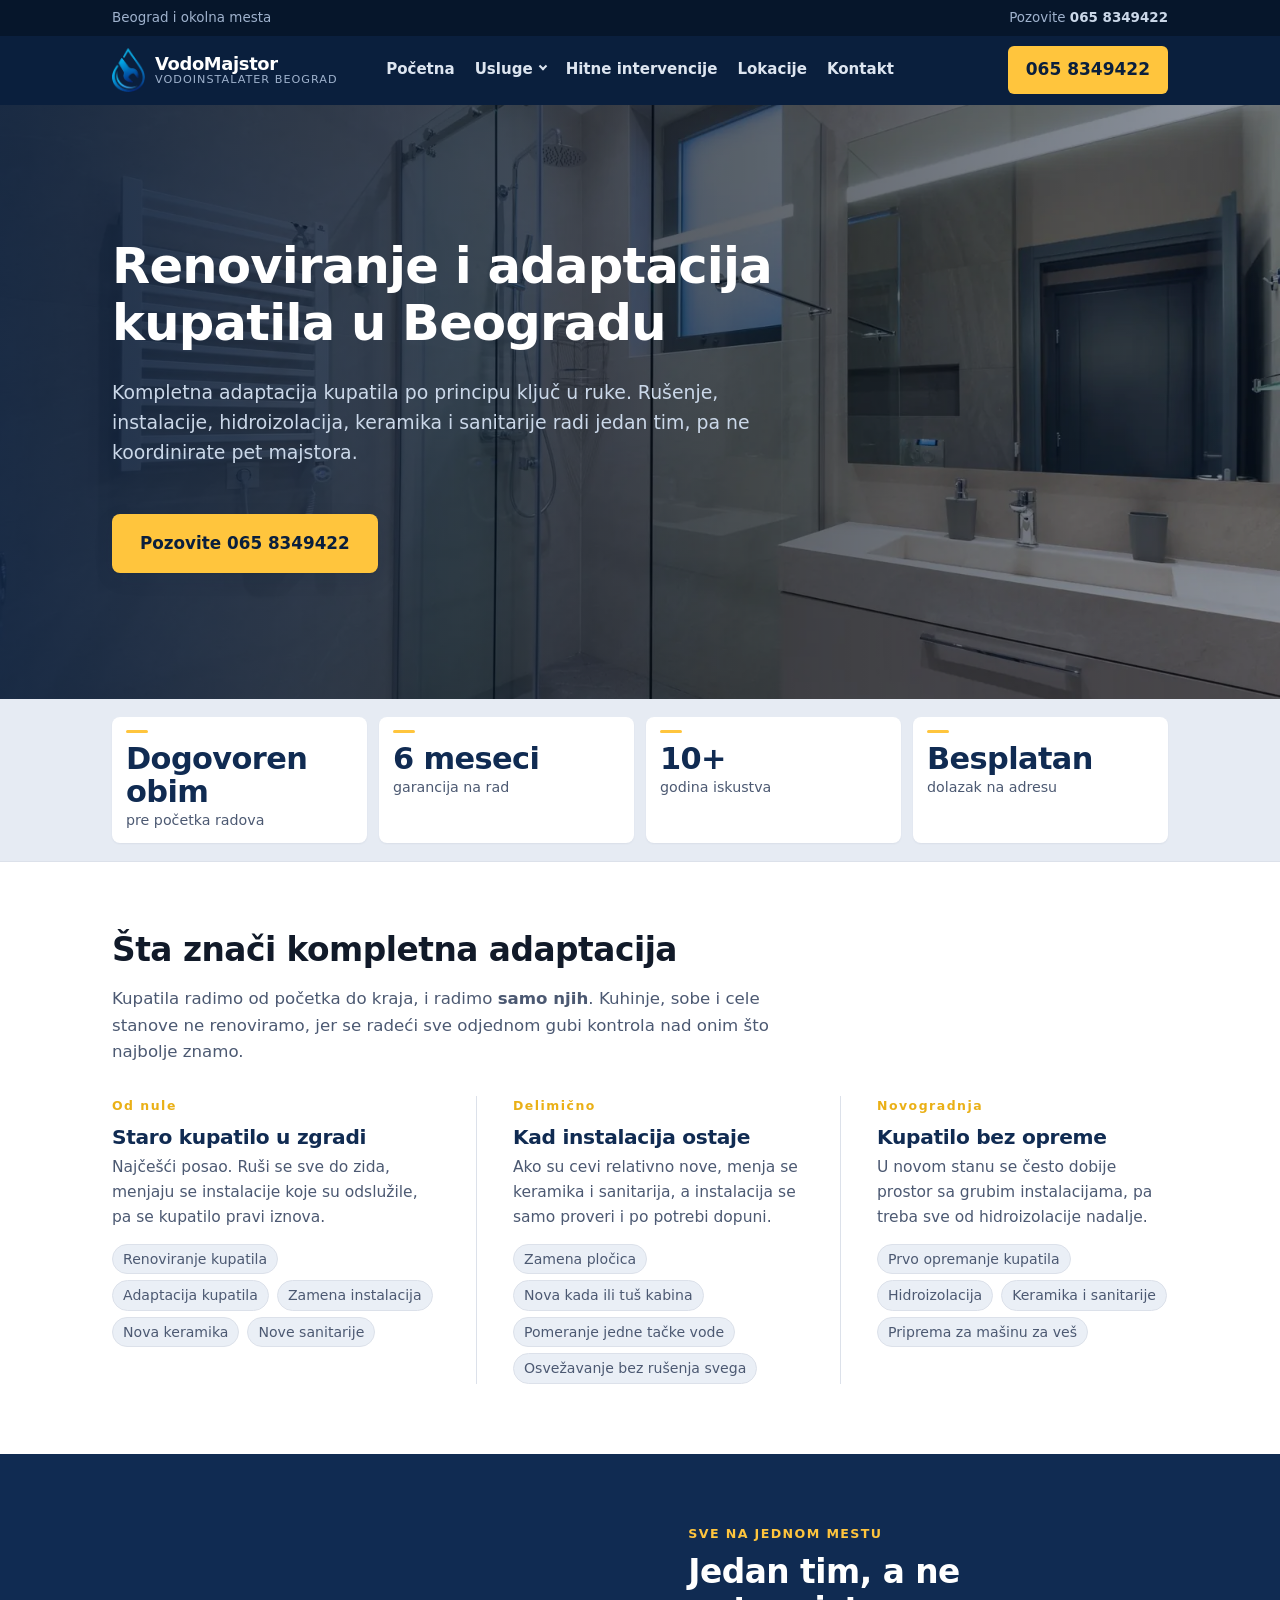
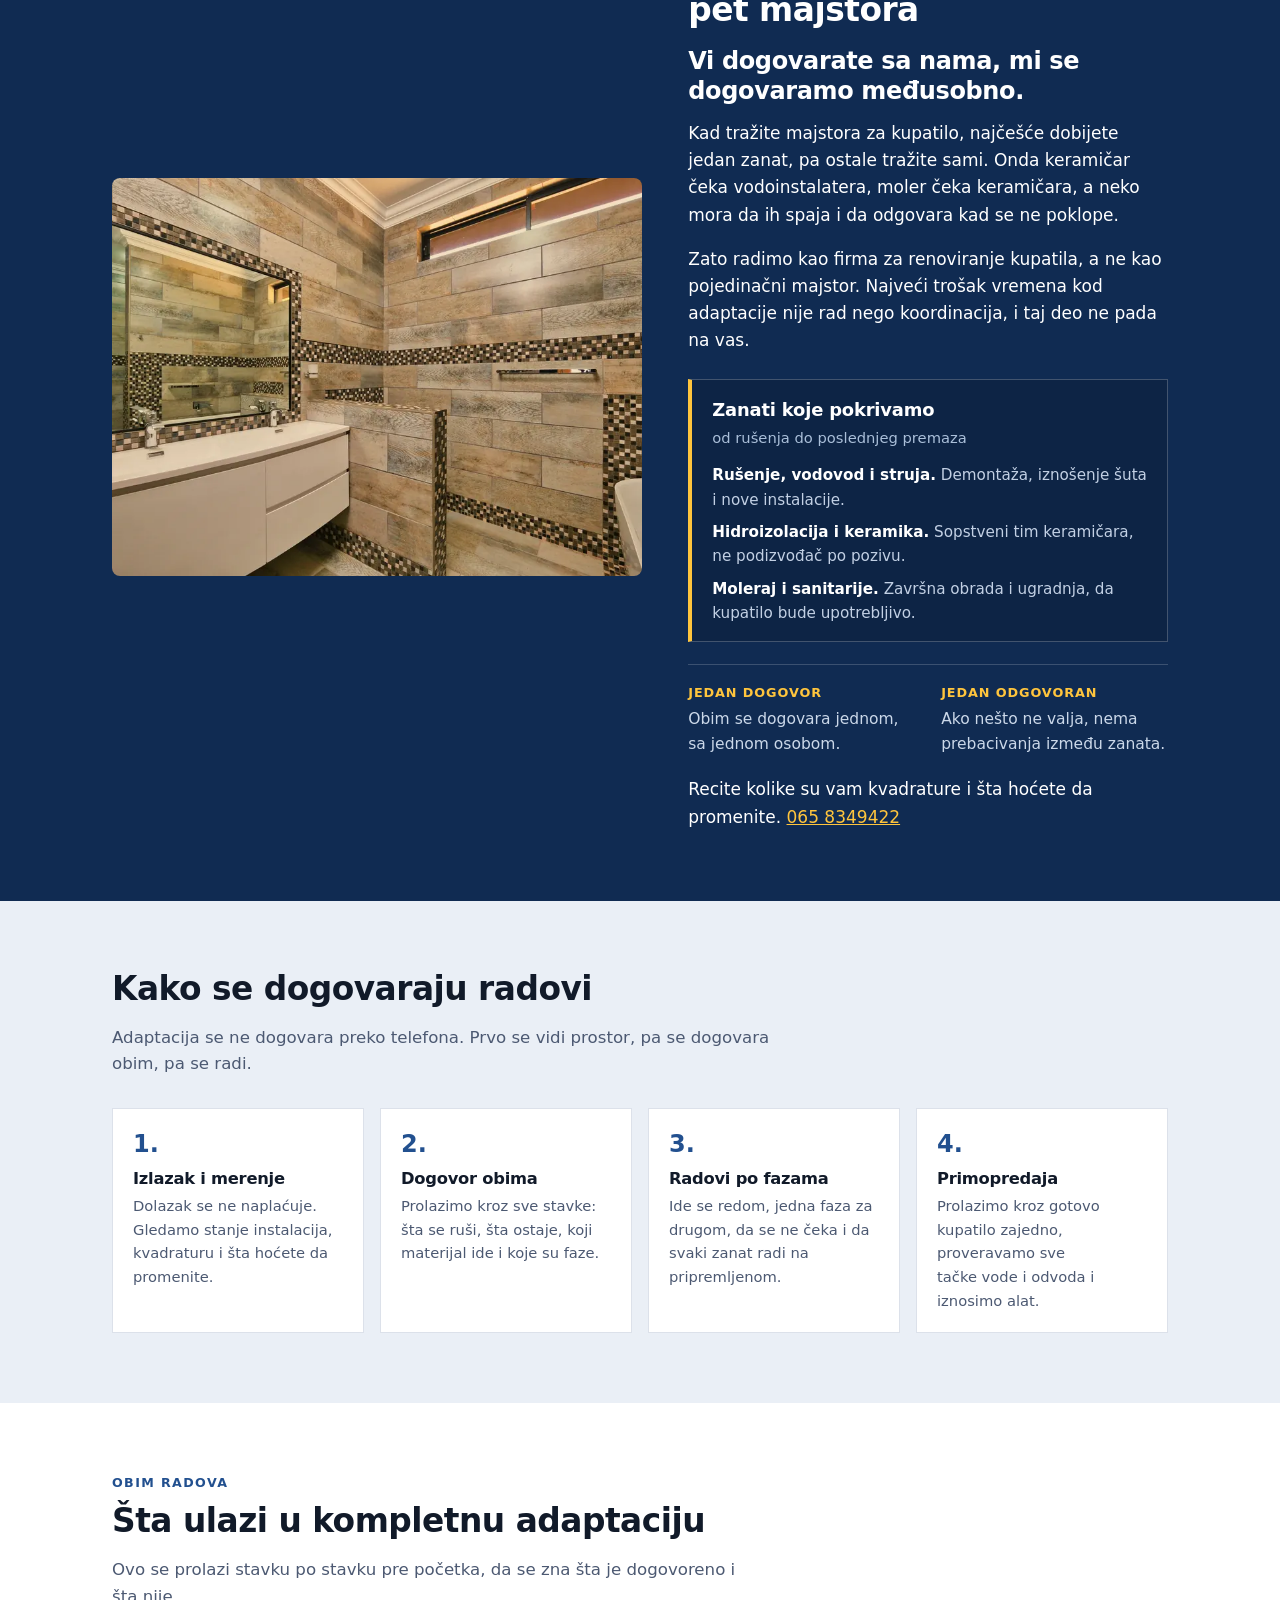
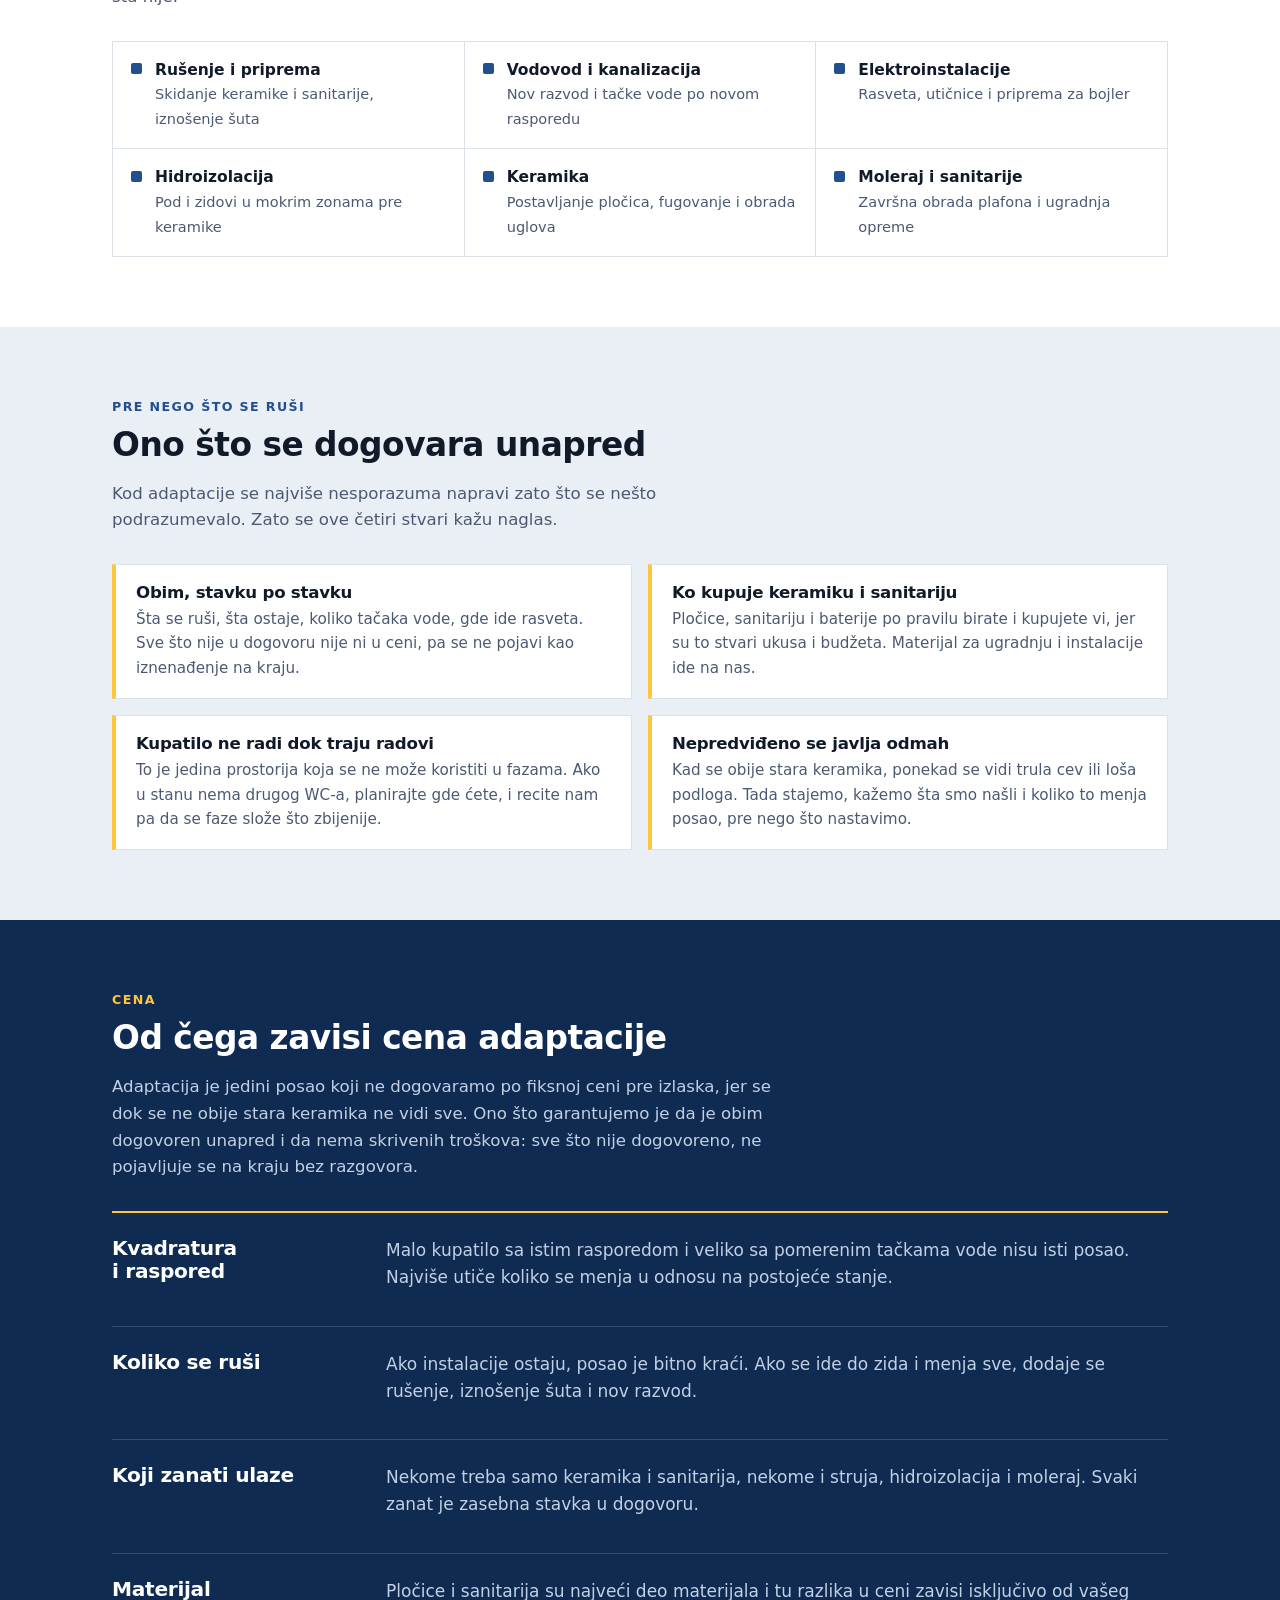
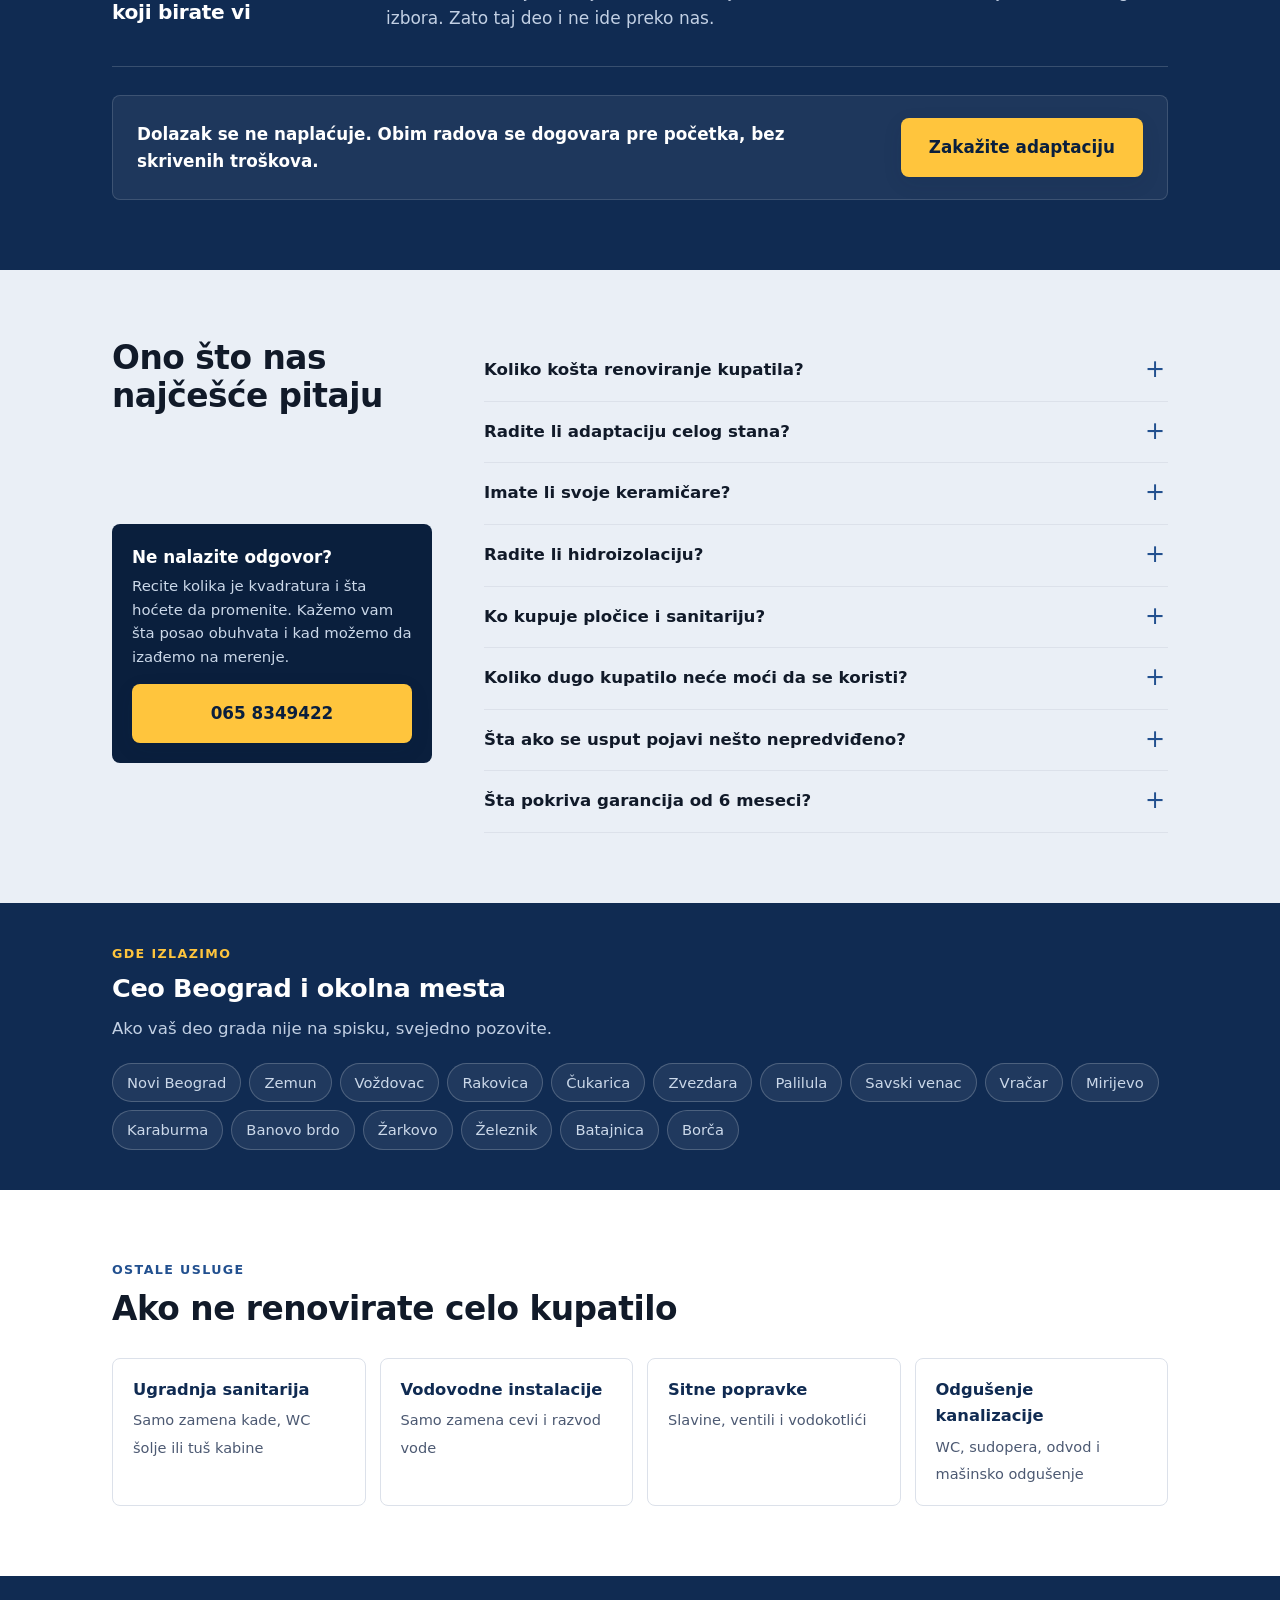
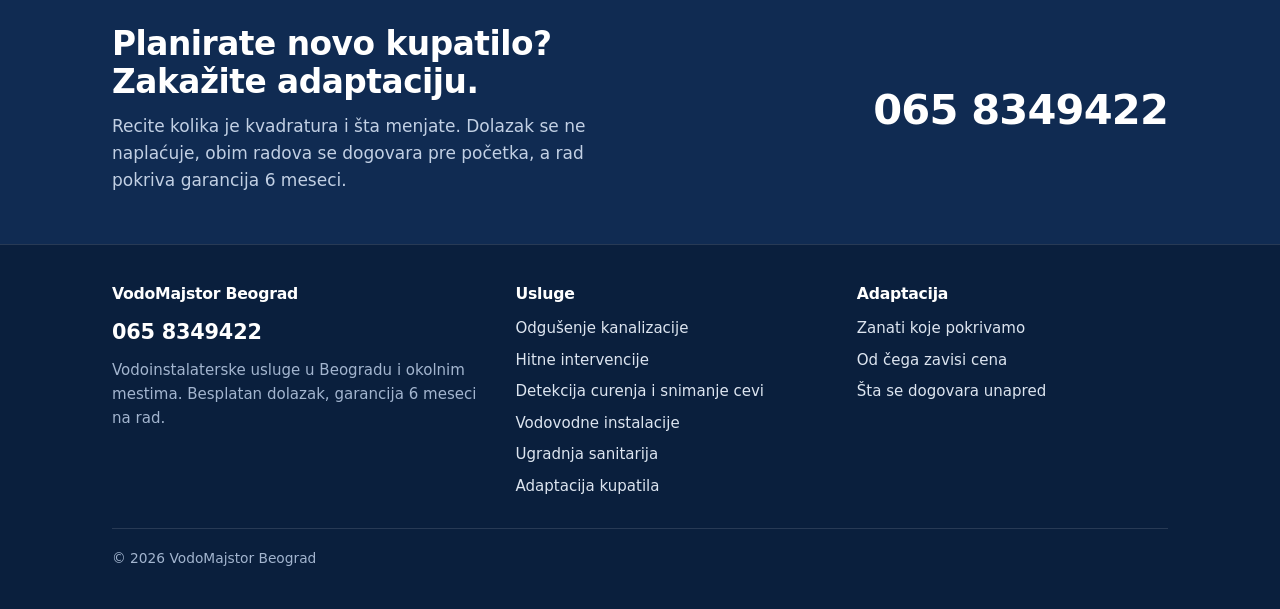
==== commit 9d2416bd: "Brzina: hero na odgusenju vracen na izvornu rezoluciju, gustina slike na telefonu, preconnect - odgu" ====
--- a/adaptacija-kupatila/index.html
+++ b/adaptacija-kupatila/index.html
@@ -24,11 +24,12 @@
 <meta property="og:image:height" content="630">
 <meta name="twitter:card" content="summary_large_image">
 
-<link rel="icon" href="/vodomajstor/slike/favicon.ico" sizes="any">
-<link rel="apple-touch-icon" href="/vodomajstor/slike/apple-touch-icon.png">
+<link rel="preconnect" href="https://www.googletagmanager.com" crossorigin>
+<link rel="icon" href="/slike/favicon.ico" sizes="any">
+<link rel="apple-touch-icon" href="/slike/apple-touch-icon.png">
 <meta name="theme-color" content="#0a1f3d">
 
-<link rel="stylesheet" href="/vodomajstor/css/style.css?v=de24c82c">
+<link rel="stylesheet" href="/css/style.css">
 </head>
 <body>
 <noscript><iframe src="https://www.googletagmanager.com/ns.html?id=GTM-WX4FX34W"
@@ -46,8 +47,8 @@
 <header class="site-header">
   <div class="wrap">
     <div class="site-header__bar">
-      <a class="brand" href="/vodomajstor/">
-        <img src="/vodomajstor/slike/logo.webp" alt="" width="72" height="96" decoding="async">
+      <a class="brand" href="/">
+        <img src="/slike/logo.webp" alt="" width="72" height="96" decoding="async">
         <span class="brand__text">
           <strong>VodoMajstor</strong>
           <span>Vodoinstalater Beograd</span>
@@ -56,21 +57,21 @@
 
       <nav class="site-nav" id="glavna-navigacija" data-open="false" aria-label="Glavna navigacija">
         <ul>
-          <li><a href="/vodomajstor/">Početna</a></li>
+          <li><a href="/">Početna</a></li>
 
           <li>
             <button class="sub-toggle" type="button" aria-expanded="false">Usluge</button>
             <ul class="sub">
               <li class="sub__group">Hitno i odgušenje</li>
-              <li><a href="/vodomajstor/odgusenje-kanalizacije/">Odgušenje kanalizacije<em>WC, sudopera, odvod, mašinsko</em></a></li>
-              <li><a href="/vodomajstor/hitne-intervencije/">Hitne intervencije<em>Pukla cev, poplava, havarija</em></a></li>
+              <li><a href="/odgusenje-kanalizacije/">Odgušenje kanalizacije<em>WC, sudopera, odvod, mašinsko</em></a></li>
+              <li><a href="/hitne-intervencije/">Hitne intervencije<em>Pukla cev, poplava, havarija</em></a></li>
 
               <li class="sub__group">Radovi i dijagnostika</li>
-              <li><a href="/vodomajstor/detekcija-curenja-vode/">Detekcija curenja<em>Snimanje cevi kamerom</em></a></li>
-              <li><a href="/vodomajstor/vodovodne-instalacije/">Vodovodne instalacije<em>Zamena cevi, razvod vode</em></a></li>
-              <li><a href="/vodomajstor/ugradnja-sanitarija/">Ugradnja sanitarija<em>WC šolja, kada, tuš kabina</em></a></li>
-              <li><a href="/vodomajstor/adaptacija-kupatila/" aria-current="page">Adaptacija kupatila<em>Kompletno kupatilo, ključ u ruke</em></a></li>
-              <li><a href="/vodomajstor/sitne-popravke/">Sitne popravke<em>Slavine, ventili, vodokotlići</em></a></li>
+              <li><a href="/detekcija-curenja-vode/">Detekcija curenja<em>Snimanje cevi kamerom</em></a></li>
+              <li><a href="/vodovodne-instalacije/">Vodovodne instalacije<em>Zamena cevi, razvod vode</em></a></li>
+              <li><a href="/ugradnja-sanitarija/">Ugradnja sanitarija<em>WC šolja, kada, tuš kabina</em></a></li>
+              <li><a href="/adaptacija-kupatila/" aria-current="page">Adaptacija kupatila<em>Kompletno kupatilo, ključ u ruke</em></a></li>
+              <li><a href="/sitne-popravke/">Sitne popravke<em>Slavine, ventili, vodokotlići</em></a></li>
 
               <li class="sub__cta">
                 <b>Ne znate koga da zovete?</b>
@@ -80,9 +81,9 @@
             </ul>
           </li>
 
-          <li><a href="/vodomajstor/hitne-intervencije/">Hitne intervencije</a></li>
+          <li><a href="/hitne-intervencije/">Hitne intervencije</a></li>
           <li><a href="#gde-izlazimo">Lokacije</a></li>
-          <li><a href="/vodomajstor/kontakt/">Kontakt</a></li>
+          <li><a href="/kontakt/">Kontakt</a></li>
         </ul>
       </nav>
 
@@ -97,12 +98,12 @@
 
 <main id="glavni-sadrzaj">
 
-  
+  <!-- ===== Hero ===== -->
   <section class="hero">
     <div class="hero__media" aria-hidden="true">
-      <img src="/vodomajstor/slike/adaptacija-hero-gotovo-kupatilo.webp"
-           srcset="/vodomajstor/slike/adaptacija-hero-gotovo-kupatilo-800.webp 800w, /vodomajstor/slike/adaptacija-hero-gotovo-kupatilo.webp 1600w"
-           sizes="100vw"
+      <img src="/slike/adaptacija-hero-gotovo-kupatilo.webp"
+           srcset="/slike/adaptacija-hero-gotovo-kupatilo-800.webp 800w, /slike/adaptacija-hero-gotovo-kupatilo.webp 1600w"
+           sizes="(max-width: 939px) 65vw, 100vw"
            alt="Renovirano kupatilo posle kompletne adaptacije u Beogradu" width="1600" height="900"
            fetchpriority="high" decoding="async">
     </div>
@@ -123,7 +124,7 @@
     </div>
   </section>
 
-  
+  <!-- ===== Traka sa brojevima ===== -->
   <div class="stats">
     <div class="wrap">
       <ul>
@@ -135,7 +136,7 @@
     </div>
   </div>
 
-  
+  <!-- ===== Šta radimo ===== -->
   <section class="sec">
     <div class="wrap">
       <div class="sec__head">
@@ -184,13 +185,13 @@
     </div>
   </section>
 
-  
+  <!-- ===== Svi zanati (diferencijator) ===== -->
   <section class="sec sec--dark" id="zanati">
     <div class="wrap">
       <div class="split">
         <div class="split__media">
-          <img src="/vodomajstor/slike/adaptacija-radovi-u-toku.webp"
-               srcset="/vodomajstor/slike/adaptacija-radovi-u-toku-500.webp 500w, /vodomajstor/slike/adaptacija-radovi-u-toku.webp 800w"
+          <img src="/slike/adaptacija-radovi-u-toku.webp"
+               srcset="/slike/adaptacija-radovi-u-toku-500.webp 500w, /slike/adaptacija-radovi-u-toku.webp 800w"
                sizes="(min-width: 940px) 50vw, 100vw"
                alt="Kupatilo u fazi adaptacije, postavljanje keramike" width="800" height="600"
                loading="lazy" decoding="async">
@@ -240,7 +241,7 @@
     </div>
   </section>
 
-  
+  <!-- ===== Kako izgleda ===== -->
   <section class="sec sec--soft" id="kako-radimo">
     <div class="wrap">
       <div class="sec__head">
@@ -269,7 +270,7 @@
     </div>
   </section>
 
-  
+  <!-- ===== Faze ===== -->
   <section class="sec">
     <div class="wrap">
       <div class="sec__head">
@@ -289,7 +290,7 @@
     </div>
   </section>
 
-  
+  <!-- ===== Šta se dogovara unapred ===== -->
   <section class="sec sec--soft" id="dogovor">
     <div class="wrap">
       <div class="sec__head">
@@ -322,7 +323,7 @@
     </div>
   </section>
 
-  
+  <!-- ===== Cena ===== -->
   <section class="sec sec--dark" id="cena">
     <div class="wrap">
       <div class="sec__head">
@@ -357,9 +358,52 @@
     </div>
   </section>
 
-  
-
-  
+  <!-- Galerija je privremeno sklonjena dok ne stignu fotografije sa terena.
+     Vraća se brisanjem ovog komentara.
+<!- - ===== Sa terena ===== - ->
+  <section class="sec">
+    <div class="wrap">
+      <div class="sec__head">
+        <span class="sec__label">Sa terena</span>
+        <h2>Kupatilo od rušenja do useljenja</h2>
+        <p>Šut iznosimo mi, prostor se pokrije pre početka, a hodnik i ostatak stana ostaju upotrebljivi dok se radi.</p>
+      </div>
+
+      <ul class="gallery" data-gallery>
+        <li>
+          <button type="button" aria-label="Uvećaj fotografiju: kupatilo pre adaptacije">
+            <img src="/slike/_placeholder.svg" data-foto="adaptacija-pre-radova"
+                 alt="Staro kupatilo pre početka adaptacije"
+                 width="600" height="450" loading="lazy" decoding="async">
+          </button>
+        </li>
+        <li>
+          <button type="button" aria-label="Uvećaj fotografiju: hidroizolacija pre keramike">
+            <img src="/slike/_placeholder.svg" data-foto="adaptacija-hidroizolacija"
+                 alt="Hidroizolacija kupatila pre postavljanja keramike"
+                 width="600" height="450" loading="lazy" decoding="async">
+          </button>
+        </li>
+        <li>
+          <button type="button" aria-label="Uvećaj fotografiju: postavljanje keramike">
+            <img src="/slike/_placeholder.svg" data-foto="adaptacija-keramika"
+                 alt="Postavljanje keramičkih pločica u kupatilu"
+                 width="600" height="450" loading="lazy" decoding="async">
+          </button>
+        </li>
+        <li>
+          <button type="button" aria-label="Uvećaj fotografiju: gotovo kupatilo">
+            <img src="/slike/_placeholder.svg" data-foto="adaptacija-posle-radova"
+                 alt="Gotovo kupatilo posle kompletne adaptacije"
+                 width="600" height="450" loading="lazy" decoding="async">
+          </button>
+        </li>
+      </ul>
+    </div>
+  </section>
+-->
+
+  <!-- ===== FAQ ===== -->
   <section class="sec sec--soft">
     <div class="wrap">
       <div class="faq-grid">
@@ -434,7 +478,7 @@
     </div>
   </section>
 
-  
+  <!-- ===== Gde radimo ===== -->
   <section class="sec sec--dark sec--traka" id="gde-izlazimo">
     <div class="wrap">
       <div class="sec__head">
@@ -464,7 +508,7 @@
     </div>
   </section>
 
-  
+  <!-- ===== Ostale usluge ===== -->
   <section class="sec">
     <div class="wrap">
       <div class="sec__head">
@@ -473,15 +517,15 @@
       </div>
 
       <div class="cards">
-        <a href="/vodomajstor/ugradnja-sanitarija/"><b>Ugradnja sanitarija</b><span>Samo zamena kade, WC šolje ili tuš kabine</span></a>
-        <a href="/vodomajstor/vodovodne-instalacije/"><b>Vodovodne instalacije</b><span>Samo zamena cevi i razvod vode</span></a>
-        <a href="/vodomajstor/sitne-popravke/"><b>Sitne popravke</b><span>Slavine, ventili i vodokotlići</span></a>
-        <a href="/vodomajstor/odgusenje-kanalizacije/"><b>Odgušenje kanalizacije</b><span>WC, sudopera, odvod i mašinsko odgušenje</span></a>
-      </div>
-    </div>
-  </section>
-
-  
+        <a href="/ugradnja-sanitarija/"><b>Ugradnja sanitarija</b><span>Samo zamena kade, WC šolje ili tuš kabine</span></a>
+        <a href="/vodovodne-instalacije/"><b>Vodovodne instalacije</b><span>Samo zamena cevi i razvod vode</span></a>
+        <a href="/sitne-popravke/"><b>Sitne popravke</b><span>Slavine, ventili i vodokotlići</span></a>
+        <a href="/odgusenje-kanalizacije/"><b>Odgušenje kanalizacije</b><span>WC, sudopera, odvod i mašinsko odgušenje</span></a>
+      </div>
+    </div>
+  </section>
+
+  <!-- ===== Završni CTA ===== -->
   <section class="band">
     <div class="wrap">
       <div class="band__inner">
@@ -508,21 +552,21 @@
       <div>
         <h3>Usluge</h3>
         <ul>
-          <li><a href="/vodomajstor/odgusenje-kanalizacije/">Odgušenje kanalizacije</a></li>
-          <li><a href="/vodomajstor/hitne-intervencije/">Hitne intervencije</a></li>
-          <li><a href="/vodomajstor/detekcija-curenja-vode/">Detekcija curenja i snimanje cevi</a></li>
-          <li><a href="/vodomajstor/vodovodne-instalacije/">Vodovodne instalacije</a></li>
-          <li><a href="/vodomajstor/ugradnja-sanitarija/">Ugradnja sanitarija</a></li>
-          <li><a href="/vodomajstor/adaptacija-kupatila/">Adaptacija kupatila</a></li>
+          <li><a href="/odgusenje-kanalizacije/">Odgušenje kanalizacije</a></li>
+          <li><a href="/hitne-intervencije/">Hitne intervencije</a></li>
+          <li><a href="/detekcija-curenja-vode/">Detekcija curenja i snimanje cevi</a></li>
+          <li><a href="/vodovodne-instalacije/">Vodovodne instalacije</a></li>
+          <li><a href="/ugradnja-sanitarija/">Ugradnja sanitarija</a></li>
+          <li><a href="/adaptacija-kupatila/">Adaptacija kupatila</a></li>
         </ul>
       </div>
 
       <div>
         <h3>Adaptacija</h3>
         <ul>
-          <li><a href="/vodomajstor/adaptacija-kupatila/#zanati">Zanati koje pokrivamo</a></li>
-          <li><a href="/vodomajstor/adaptacija-kupatila/#cena">Od čega zavisi cena</a></li>
-          <li><a href="/vodomajstor/adaptacija-kupatila/#dogovor">Šta se dogovara unapred</a></li>
+          <li><a href="/adaptacija-kupatila/#zanati">Zanati koje pokrivamo</a></li>
+          <li><a href="/adaptacija-kupatila/#cena">Od čega zavisi cena</a></li>
+          <li><a href="/adaptacija-kupatila/#dogovor">Šta se dogovara unapred</a></li>
         </ul>
       </div>
     </div>
@@ -542,7 +586,7 @@
   <img src="" alt="">
 </dialog>
 
-<script src="/vodomajstor/js/site.js?v=6bea93f0" defer></script>
+<script src="/js/site.js" defer></script>
 
 <script type="application/ld+json">
 {
--- a/css/style.css
+++ b/css/style.css
@@ -0,0 +1,817 @@
+:root {
+  
+  --brand-900: #0a1f3d;
+  --brand-800: #102b52;
+  --brand-700: #17396b;
+  --brand-600: #22508f;
+  --brand-100: #e6ebf3;
+
+  --accent: #ffc53d;
+  --accent-hover: #eab016;
+  --accent-ink: #0a1f3d;
+
+  
+  --ink: #111a29;
+  --ink-muted: #4c5972;
+  --line: #dce1ea;
+  --bg: #ffffff;
+  --bg-soft: #eaeff6;
+
+  
+  --font: system-ui, -apple-system, "Segoe UI", Roboto, "Helvetica Neue",
+    Arial, "Noto Sans", sans-serif;
+
+  
+  --wrap: 1120px;
+  --gut: 20px;
+  --sec-y: 48px;
+  --r: 8px;
+
+  --shadow: 0 1px 2px rgba(10, 31, 61, .07), 0 6px 20px rgba(10, 31, 61, .09);
+}
+
+@media (min-width: 768px) {
+  :root { --gut: 32px; --sec-y: 70px; }
+}
+
+*, *::before, *::after { box-sizing: border-box; }
+
+html { -webkit-text-size-adjust: 100%; scroll-behavior: smooth; }
+
+@media (prefers-reduced-motion: reduce) {
+  html { scroll-behavior: auto; }
+  *, *::before, *::after {
+    animation-duration: .01ms !important;
+    transition-duration: .01ms !important;
+  }
+}
+
+body {
+  margin: 0;
+  font-family: var(--font);
+  font-size: 17px;
+  line-height: 1.6;
+  color: var(--ink);
+  background: var(--bg);
+  -webkit-font-smoothing: antialiased;
+}
+
+img { max-width: 100%; height: auto; display: block; }
+
+h1, h2, h3, h4 {
+  margin: 0 0 .5em;
+  line-height: 1.15;
+  letter-spacing: -.015em;
+  font-weight: 800;
+  text-wrap: balance;
+}
+
+h1 { font-size: clamp(1.85rem, 5.2vw, 2.9rem); }
+h2 { font-size: clamp(1.45rem, 3.4vw, 2.05rem); }
+h3 { font-size: clamp(1.1rem, 1.9vw, 1.26rem); font-weight: 700; }
+
+p { margin: 0 0 1em; text-wrap: pretty; }
+p:last-child { margin-bottom: 0; }
+
+a { color: var(--brand-700); }
+
+ul, ol { margin: 0 0 1em; padding-left: 1.15em; }
+li + li { margin-top: .35em; }
+
+:where(a, button, summary, [tabindex]):focus-visible {
+  outline: 3px solid var(--accent);
+  outline-offset: 2px;
+  border-radius: 3px;
+}
+
+.visually-hidden {
+  position: absolute; width: 1px; height: 1px;
+  margin: -1px; padding: 0; overflow: hidden;
+  clip-path: inset(50%); white-space: nowrap;
+}
+
+.wrap {
+  width: 100%;
+  max-width: var(--wrap);
+  margin-inline: auto;
+  padding-inline: var(--gut);
+}
+
+.sec { padding-block: var(--sec-y); }
+.sec--soft { background: var(--bg-soft); }
+.sec--dark { background: var(--brand-800); color: #fff; }
+
+.sec--traka { padding-block: calc(var(--sec-y) * .58); }
+.sec--traka .sec__head { margin-bottom: 20px; }
+.sec--traka h2 { font-size: clamp(1.28rem, 2.6vw, 1.6rem); }
+.sec--dark h2, .sec--dark h3 { color: #fff; }
+.sec--dark a:not(.btn) { color: var(--accent); }
+
+.sec__label {
+  display: block; margin-bottom: 10px;
+  color: var(--brand-600);
+  font-size: .79rem; font-weight: 800;
+  letter-spacing: .11em; text-transform: uppercase;
+}
+.sec--dark .sec__label { color: var(--accent); }
+
+.sec__head { max-width: 62ch; margin-bottom: 30px; }
+.sec__head p { color: var(--ink-muted); font-size: 1.04rem; }
+.sec--dark .sec__head p { color: #c2d0e4; }
+
+.lede { font-size: 1.06rem; color: var(--ink-muted); }
+
+.btn {
+  display: inline-flex;
+  align-items: center;
+  justify-content: center;
+  gap: .5em;
+  min-height: 54px;
+  padding: 14px 26px;
+  border: 2px solid transparent;
+  border-radius: var(--r);
+  font: inherit;
+  font-weight: 700;
+  font-size: 1.05rem;
+  text-decoration: none;
+  cursor: pointer;
+  transition: background-color .15s, border-color .15s;
+}
+
+.btn--call { background: var(--accent); color: var(--accent-ink); box-shadow: var(--shadow); }
+.btn--call:hover { background: var(--accent-hover); }
+
+.btn--ghost { background: transparent; border-color: rgba(255, 255, 255, .45); color: #fff; }
+.btn--ghost:hover { border-color: #fff; }
+
+.btn-row { display: flex; flex-wrap: wrap; gap: 12px; }
+
+.topbar {
+  background: #06162b;
+  color: #9fb2cd;
+  font-size: .84rem;
+}
+.topbar .wrap {
+  display: flex;
+  justify-content: space-between;
+  gap: 16px;
+  padding-block: 7px;
+}
+.topbar a { color: #cbd8e9; text-decoration: none; font-weight: 600; }
+.topbar span:last-child { display: none; }
+@media (min-width: 700px) { .topbar span:last-child { display: inline; } }
+
+.site-header { position: sticky; top: 0; z-index: 40; background: var(--brand-900); color: #fff; }
+
+.site-header__bar {
+  display: flex; align-items: center; flex-wrap: wrap;
+  gap: 12px 24px; min-height: 62px;
+}
+
+.brand {
+  display: flex; align-items: center; gap: 10px;
+  margin-right: auto;
+  color: #fff; text-decoration: none; line-height: 1.1;
+}
+.brand img { height: 38px; width: auto; flex: none; }
+.brand__text { display: flex; flex-direction: column; }
+.brand strong { font-size: 1.12rem; font-weight: 800; letter-spacing: -.02em; }
+.brand__text span { font-size: .7rem; color: #9fb2cd; text-transform: uppercase; letter-spacing: .09em; }
+@media (min-width: 1040px) { .brand img { height: 44px; } }
+
+.nav-toggle {
+  display: inline-flex; align-items: center; gap: 8px;
+  min-height: 44px; padding: 8px 12px;
+  background: transparent;
+  border: 1px solid rgba(255, 255, 255, .3);
+  border-radius: 6px;
+  color: #fff; font: inherit; font-weight: 600; font-size: .95rem;
+  cursor: pointer;
+}
+.nav-toggle b { display: block; width: 18px; height: 2px; background: #fff; box-shadow: 0 5px 0 #fff, 0 -5px 0 #fff; }
+
+.header-call {
+  display: none; align-items: center; gap: 8px;
+  padding: 10px 18px;
+  background: var(--accent);
+  border-radius: 6px;
+  color: var(--accent-ink); font-weight: 800; text-decoration: none; white-space: nowrap;
+}
+
+.site-nav { flex-basis: 100%; order: 3; display: none; padding-bottom: 14px; }
+.site-nav[data-open="true"] { display: block; }
+.site-nav ul { margin: 0; padding: 0; list-style: none; border-top: 1px solid rgba(255, 255, 255, .15); }
+.site-nav li + li { margin-top: 0; }
+.site-nav a {
+  display: block; padding: 13px 2px;
+  border-bottom: 1px solid rgba(255, 255, 255, .1);
+  color: #dde5f0; font-weight: 600; text-decoration: none;
+}
+.site-nav a:hover { color: #fff; }
+.site-nav a[aria-current="page"] { color: var(--accent); }
+
+.sub-toggle {
+  display: flex; align-items: center; gap: 7px;
+  width: 100%; padding: 13px 2px;
+  background: none; border: 0;
+  border-bottom: 1px solid rgba(255, 255, 255, .1);
+  color: #dde5f0; font: inherit; font-weight: 600; text-align: left;
+  cursor: pointer;
+}
+.sub-toggle::after {
+  content: ""; margin-left: auto;
+  width: 8px; height: 8px;
+  border-right: 2px solid currentColor; border-bottom: 2px solid currentColor;
+  transform: rotate(45deg) translate(-2px, -2px);
+}
+.sub-toggle[aria-expanded="true"]::after { transform: rotate(-135deg) translate(-2px, -2px); }
+
+.sub { display: none; padding: 0 0 6px 14px; }
+.sub-toggle[aria-expanded="true"] + .sub { display: block; }
+.sub a { font-weight: 500; font-size: .93rem; opacity: .85; }
+.sub em { display: none; }
+
+@media (min-width: 1040px) {
+  .nav-toggle { display: none; }
+  .header-call { display: inline-flex; }
+
+  
+  .site-header__bar { display: grid; grid-template-columns: 1fr auto 1fr; gap: 24px; }
+  .brand { margin-right: 0; }
+  .header-call { justify-self: end; }
+  .site-nav { flex-basis: auto; order: 0; display: block; padding-bottom: 0; }
+  .site-nav > ul { display: flex; gap: 20px; border: 0; }
+  .site-nav > ul > li { position: relative; }
+  .site-nav > ul > li > a,
+  .sub-toggle {
+    width: auto; padding: 21px 0; border: 0;
+    border-bottom: 3px solid transparent;
+    font-size: .94rem;
+  }
+  .site-nav > ul > li > a:hover,
+  .sub-toggle:hover { border-bottom-color: rgba(255, 255, 255, .3); }
+  .site-nav a[aria-current="page"] { border-bottom-color: var(--accent); }
+  .sub-toggle::after { margin-left: 0; width: 6px; height: 6px; }
+
+  
+  .sub {
+    position: absolute; top: 100%; left: -16px;
+    display: block; visibility: hidden; opacity: 0;
+    width: 36rem; padding: 10px;
+    background: var(--brand-800);
+    border: 1px solid rgba(255, 255, 255, .14);
+    border-radius: var(--r);
+    box-shadow: 0 18px 40px rgba(0, 0, 0, .35);
+    transition: opacity .12s;
+  }
+  .site-nav li:hover > .sub,
+  .site-nav li:focus-within > .sub,
+  .sub-toggle[aria-expanded="true"] + .sub { visibility: visible; opacity: 1; }
+
+  .sub { display: grid; grid-template-columns: 1fr 1fr; gap: 0 8px; align-content: start; }
+  .sub li { margin: 0; }
+  .sub__group { grid-column: 1 / -1; }
+  .sub__group ~ .sub__group { margin-top: 6px; }
+  .sub__cta { grid-column: 1 / -1; }
+  .sub a {
+    display: block; padding: 9px 12px; border-radius: 5px;
+    font-size: .93rem; font-weight: 600; opacity: 1; border: 0;
+  }
+  .sub a:hover { background: rgba(255, 255, 255, .09); }
+  .sub em {
+    display: block; margin-top: 1px;
+    color: #8fa4c2; font-style: normal; font-size: .8rem; font-weight: 400;
+  }
+  .sub__group {
+    padding: 10px 12px 4px;
+    color: var(--accent);
+    font-size: .72rem; font-weight: 800; letter-spacing: .1em; text-transform: uppercase;
+  }
+  .sub__cta {
+    margin-top: 6px; padding: 12px;
+    background: rgba(0, 0, 0, .28);
+    border-radius: 5px;
+  }
+  .sub__cta b { display: block; font-size: .9rem; }
+  .sub__cta span { display: block; margin-bottom: 8px; color: #8fa4c2; font-size: .8rem; }
+  .sub__cta a { background: var(--accent); color: var(--accent-ink); text-align: center; }
+  .sub__cta a:hover { background: var(--accent-hover); }
+}
+
+.hero { position: relative; background: var(--brand-900); color: #fff; overflow: hidden; }
+
+.hero__media { position: absolute; inset: 0; }
+.hero__media img { width: 100%; height: 100%; object-fit: cover; opacity: .5; }
+.hero__media::after {
+  content: "";
+  position: absolute; inset: 0;
+  background: linear-gradient(180deg, rgba(0, 0, 0, .28) 0%, var(--brand-900) 96%);
+  opacity: .82;
+}
+@media (min-width: 940px) {
+  .hero__media img { opacity: .62; }
+  .hero__media::after {
+    background: linear-gradient(90deg, var(--brand-900) 0%, rgba(0, 0, 0, .5) 58%, rgba(0, 0, 0, .12) 100%);
+  }
+}
+
+.hero__inner {
+  position: relative;
+  display: flex; flex-direction: column; justify-content: center;
+  min-height: 56svh;
+  padding-block: 40px 36px;
+  max-width: 46rem;
+}
+@media (min-width: 940px) {
+  .hero__inner { min-height: 66svh; padding-block: 104px 96px; }
+}
+
+.hero h1 { color: #fff; font-size: clamp(2.1rem, 7.4vw, 3.1rem); }
+
+.hero__status {
+  display: inline-flex; align-items: center; gap: 9px;
+  align-self: flex-start;
+  margin-bottom: 16px;
+  padding: 7px 15px 7px 12px;
+  background: rgba(255, 255, 255, .1);
+  border: 1px solid rgba(255, 255, 255, .22);
+  border-radius: 100px;
+  color: #fff; font-size: .88rem; font-weight: 700;
+}
+.hero__status::before {
+  content: ""; flex: none;
+  width: 9px; height: 9px; border-radius: 50%;
+  background: var(--accent);
+  box-shadow: 0 0 0 4px rgba(255, 197, 61, .22);
+}
+.hero__sub { font-size: 1.1rem; color: #cbd8e9; max-width: 40rem; }
+@media (min-width: 768px) { .hero__sub { font-size: 1.18rem; } }
+.hero .btn-row { margin-top: 28px; }
+@media (max-width: 519px) {
+  .hero .btn-row { display: grid; gap: 10px; width: 100%; }
+  .hero .btn { width: 100%; }
+}
+
+.stats { background: var(--brand-100); border-bottom: 1px solid var(--line); }
+.stats .wrap { padding-block: 14px; }
+.stats ul {
+  display: grid; grid-template-columns: repeat(2, 1fr); gap: 8px;
+  margin: 0; padding: 0; list-style: none;
+}
+@media (min-width: 768px) {
+  .stats .wrap { padding-block: 18px; }
+  .stats ul { grid-template-columns: repeat(4, 1fr); gap: 12px; }
+}
+
+.stats li {
+  margin: 0; padding: 13px 14px;
+  background: #fff;
+  border-radius: var(--r);
+  box-shadow: 0 1px 2px rgba(10, 31, 61, .06);
+}
+.stats li::before {
+  content: ""; display: block;
+  width: 22px; height: 3px; margin-bottom: 9px;
+  background: var(--accent); border-radius: 2px;
+}
+.stats b {
+  display: block;
+  color: var(--brand-800);
+  font-size: clamp(1.32rem, 5.2vw, 1.9rem); font-weight: 800; letter-spacing: -.02em;
+  line-height: 1.1;
+  font-variant-numeric: tabular-nums;
+}
+.stats span { display: block; margin-top: 3px; color: var(--ink-muted); font-size: .85rem; line-height: 1.3; }
+@media (min-width: 768px) { .stats span { font-size: .89rem; } }
+
+.rows { border-top: 2px solid var(--brand-800); }
+.rows__item {
+  display: grid; gap: 6px 34px;
+  padding-block: 24px;
+  border-bottom: 1px solid var(--line);
+}
+@media (min-width: 820px) {
+  .rows__item { grid-template-columns: 15rem 1fr; align-items: start; }
+}
+.rows__item h3 { margin: 0; color: var(--brand-800); }
+.rows__item p { color: var(--ink-muted); margin-bottom: .6em; }
+.rows__tags {
+  margin: 0; padding: 0; list-style: none;
+  display: flex; flex-wrap: wrap; gap: 6px 8px;
+  font-size: .88rem;
+}
+.rows__tags li {
+  margin: 0; padding: 3px 10px;
+  background: var(--bg-soft);
+  border: 1px solid var(--line);
+  border-radius: 100px;
+  color: var(--ink-muted);
+}
+
+.rows--dark { border-top-color: var(--accent); }
+.rows--dark .rows__item { border-bottom-color: rgba(255, 255, 255, .17); }
+.rows--dark .rows__item h3 { color: #fff; }
+.rows--dark .rows__item p { color: #c2d0e4; }
+
+.split { display: grid; gap: 28px; align-items: center; }
+@media (min-width: 940px) {
+  .split { grid-template-columns: 1.05fr .95fr; gap: 46px; }
+  .split--flip .split__media { order: 2; }
+}
+.split__media img { width: 100%; border-radius: var(--r); }
+
+.kit {
+  margin-top: 24px;
+  border: 1px solid rgba(255, 255, 255, .22);
+  border-left: 4px solid var(--accent);
+  background: rgba(0, 0, 0, .16);
+}
+.kit__head { padding: 16px 20px 12px; }
+.kit__head b { display: block; font-size: 1.12rem; letter-spacing: -.01em; }
+.kit__head span { color: #aabfd9; font-size: .92rem; }
+.kit dl { display: grid; margin: 0; padding: 0 20px 16px; font-size: .95rem; }
+.kit dt { color: #8fa4c2; font-size: .78rem; text-transform: uppercase; letter-spacing: .07em; padding-top: 11px; }
+.kit dd { margin: 1px 0 0; }
+@media (min-width: 620px) {
+  .kit dl { grid-template-columns: 9.5rem 1fr; column-gap: 18px; }
+  .kit dt { padding-top: 9px; }
+  .kit dd { padding-top: 9px; }
+}
+
+.rule {
+  display: grid; gap: 10px;
+  margin-top: 22px; padding-top: 18px;
+  border-top: 1px solid rgba(255, 255, 255, .18);
+  font-size: .97rem;
+}
+@media (min-width: 620px) { .rule { grid-template-columns: repeat(2, 1fr); gap: 10px 26px; } }
+.rule div b { display: block; color: var(--accent); font-size: .8rem; text-transform: uppercase; letter-spacing: .07em; margin-bottom: 3px; }
+.rule div span { color: #cbd8e9; }
+
+.table-scroll { overflow-x: auto; }
+table {
+  width: 100%; min-width: 34rem;
+  border-collapse: collapse;
+  font-size: .97rem;
+}
+caption { text-align: left; padding-bottom: 12px; color: var(--ink-muted); font-size: .95rem; }
+th, td { padding: 13px 14px; text-align: left; vertical-align: top; border-bottom: 1px solid var(--line); }
+thead th { background: var(--brand-800); color: #fff; font-weight: 700; border-bottom: 0; }
+tbody th { font-weight: 700; color: var(--brand-800); width: 12rem; }
+tbody tr:nth-child(even) td, tbody tr:nth-child(even) th { background: var(--bg-soft); }
+
+.warn { display: grid; gap: 16px; }
+@media (min-width: 820px) { .warn { grid-template-columns: repeat(2, 1fr); } }
+.warn__item {
+  padding: 18px 20px;
+  background: var(--bg);
+  border: 1px solid var(--line);
+  border-left: 4px solid var(--accent);
+}
+.warn__item h3 { font-size: 1.04rem; margin-bottom: .3em; }
+.warn__item p { font-size: .95rem; color: var(--ink-muted); }
+
+.steps {
+  counter-reset: step;
+  margin: 0; padding: 0; list-style: none;
+  display: grid; gap: 16px;
+}
+@media (min-width: 940px) { .steps { grid-template-columns: repeat(4, 1fr); } }
+.steps li {
+  display: grid;
+  grid-template-columns: auto 1fr;
+  gap: 2px 12px;
+  margin: 0; padding: 16px 18px;
+  background: #fff; border: 1px solid var(--line);
+  counter-increment: step;
+}
+.steps li::before {
+  content: counter(step) ".";
+  grid-row: 1 / 2;
+  color: var(--brand-600); font-weight: 800; font-size: 1.15rem; line-height: 1.3;
+  font-variant-numeric: tabular-nums;
+}
+.steps h3 { grid-column: 2; margin: 0; font-size: 1.02rem; line-height: 1.3; }
+.steps p { grid-column: 2; font-size: .92rem; color: var(--ink-muted); }
+
+@media (min-width: 940px) {
+  .steps li { display: block; padding: 20px; }
+  .steps li::before { display: block; margin-bottom: 8px; font-size: 1.5rem; }
+  .steps h3 { margin-bottom: .3em; }
+}
+
+.gallery {
+  display: grid; grid-template-columns: repeat(2, 1fr); gap: 10px;
+  margin: 0; padding: 0; list-style: none;
+}
+@media (min-width: 768px) { .gallery { grid-template-columns: repeat(4, 1fr); } }
+.gallery li { margin: 0; }
+.gallery button {
+  display: block; width: 100%; padding: 0;
+  border: 0; border-radius: var(--r); overflow: hidden;
+  background: var(--bg-soft); cursor: zoom-in;
+}
+.gallery img { width: 100%; aspect-ratio: 4 / 3; object-fit: cover; }
+
+.lightbox { width: min(94vw, 980px); padding: 0; border: 0; border-radius: var(--r); background: #000; }
+.lightbox::backdrop { background: rgba(6, 20, 22, .88); }
+.lightbox img { width: 100%; height: auto; }
+.lightbox__close {
+  position: absolute; top: 8px; right: 8px;
+  width: 44px; height: 44px;
+  border: 0; border-radius: 50%;
+  background: rgba(255, 255, 255, .92); color: var(--ink);
+  font-size: 1.4rem; line-height: 1; cursor: pointer;
+}
+
+.faq { max-width: 46rem; }
+.faq details { border-bottom: 1px solid var(--line); }
+.faq summary {
+  display: flex; align-items: flex-start; gap: 14px;
+  padding: 17px 0;
+  font-weight: 700; font-size: 1.04rem;
+  cursor: pointer; list-style: none;
+}
+.faq summary::-webkit-details-marker { display: none; }
+.faq summary::after {
+  content: "+";
+  margin-left: auto; flex: none; width: 26px;
+  color: var(--brand-600); font-size: 1.5rem; font-weight: 400; line-height: 1; text-align: center;
+}
+.faq details[open] summary::after { content: "–"; }
+.faq details[open] summary { color: var(--brand-700); }
+.faq__a { padding: 0 40px 18px 0; color: var(--ink-muted); }
+
+.chips { margin: 0; padding: 0; list-style: none; display: flex; flex-wrap: wrap; gap: 8px; }
+.chips li { margin: 0; }
+.chips span {
+  display: block; padding: 7px 14px;
+  background: #fff; border: 1px solid #c3cede; border-radius: 100px;
+  font-size: .92rem; color: var(--ink-muted);
+}
+
+.band { background: var(--brand-800); color: #fff; }
+.band__inner { display: grid; gap: 22px; padding-block: 38px; align-items: center; }
+@media (min-width: 940px) { .band__inner { grid-template-columns: 1fr auto; padding-block: 50px; } }
+.band h2 { color: #fff; margin-bottom: .35em; }
+.band p { color: #c2d0e4; max-width: 46ch; }
+.band__phone {
+  display: block;
+  color: #fff; text-decoration: none;
+  font-size: clamp(1.9rem, 6vw, 2.6rem); font-weight: 800; letter-spacing: -.02em;
+  font-variant-numeric: tabular-nums;
+}
+.band__phone:hover { color: var(--accent); }
+
+.site-footer {
+  padding-block: 40px 96px;
+  background: var(--brand-900);
+  border-top: 1px solid rgba(255, 255, 255, .12);
+  color: #a3b5cf; font-size: .94rem;
+}
+@media (min-width: 940px) { .site-footer { padding-bottom: 40px; } }
+
+.site-footer h2, .site-footer h3 { color: #fff; font-size: .98rem; margin-bottom: .8em; }
+.site-footer a { color: #dde5f0; text-decoration: none; }
+.site-footer a:hover { text-decoration: underline; }
+.site-footer ul { list-style: none; padding: 0; margin: 0; }
+.site-footer li + li { margin-top: .5em; }
+
+.footer-grid { display: grid; gap: 30px; }
+@media (min-width: 768px) { .footer-grid { grid-template-columns: 1.2fr 1fr 1fr; } }
+
+.footer-phone {
+  display: inline-block; margin-bottom: .4em;
+  color: #fff !important; font-size: 1.3rem; font-weight: 800; letter-spacing: -.01em;
+  font-variant-numeric: tabular-nums;
+}
+
+.footer-bottom {
+  margin-top: 30px; padding-top: 18px;
+  border-top: 1px solid rgba(255, 255, 255, .12);
+  font-size: .86rem;
+}
+
+.call-dock {
+  position: fixed; left: 0; right: 0; bottom: 0; z-index: 50;
+  display: flex; gap: 10px;
+  padding: 10px 12px calc(10px + env(safe-area-inset-bottom));
+  background: rgba(6, 22, 43, .97);
+  border-top: 1px solid rgba(255, 255, 255, .12);
+}
+.call-dock .btn { flex: 1; min-height: 52px; }
+@media (min-width: 940px) { .call-dock { display: none; } }
+
+.signs {
+  counter-reset: sign;
+  display: grid; gap: 1px;
+  margin: 0; padding: 0; list-style: none;
+  background: var(--line);
+  border: 1px solid var(--line);
+}
+@media (min-width: 700px) { .signs { grid-template-columns: repeat(2, 1fr); } }
+@media (min-width: 1000px) { .signs { grid-template-columns: repeat(3, 1fr); } }
+
+.signs li {
+  display: flex; align-items: flex-start; gap: 13px;
+  margin: 0; padding: 16px 18px;
+  background: var(--bg);
+  counter-increment: sign;
+  font-size: .97rem;
+}
+.signs li::before {
+  content: counter(sign);
+  flex: none;
+  display: flex; align-items: center; justify-content: center;
+  width: 26px; height: 26px;
+  border-radius: 50%;
+  background: var(--brand-800); color: #fff;
+  font-size: .82rem; font-weight: 800;
+  font-variant-numeric: tabular-nums;
+}
+
+.signs--lista { counter-reset: none; }
+.signs--lista li { counter-increment: none; }
+.signs--lista li::before {
+  content: "";
+  width: 11px; height: 11px; margin-top: .42em;
+  border-radius: 2px;
+  background: var(--brand-600);
+}
+
+.signs b { display: block; }
+.signs span { color: var(--ink-muted); font-size: .91rem; }
+
+.cta-strip {
+  display: flex; flex-wrap: wrap; align-items: center; gap: 16px 26px;
+  padding: 22px 24px;
+  background: var(--brand-100);
+  border-left: 4px solid var(--accent);
+}
+.cta-strip p { margin: 0; flex: 1 1 22rem; font-weight: 600; color: var(--brand-800); }
+.cta-strip .btn { min-height: 50px; }
+
+.cta-strip--plain {
+  background: var(--bg);
+  border: 1px solid var(--line);
+  border-left: 1px solid var(--line);
+  border-radius: var(--r);
+  box-shadow: 0 1px 2px rgba(10, 31, 61, .05);
+}
+
+.cards { display: grid; gap: 14px; }
+@media (min-width: 700px) { .cards { grid-template-columns: repeat(2, 1fr); } }
+@media (min-width: 1000px) { .cards { grid-template-columns: repeat(4, 1fr); } }
+
+.cards a {
+  display: block; height: 100%; padding: 18px 20px;
+  background: var(--bg);
+  border: 1px solid var(--line);
+  border-radius: var(--r);
+  text-decoration: none; color: inherit;
+  transition: border-color .15s, box-shadow .15s;
+}
+.cards a:hover { border-color: var(--brand-600); box-shadow: var(--shadow); }
+.cards b { display: block; margin-bottom: 3px; color: var(--brand-800); font-size: 1.02rem; }
+.cards span { color: var(--ink-muted); font-size: .91rem; }
+
+.lead-line {
+  margin-bottom: .6em;
+  font-size: clamp(1.2rem, 2.4vw, 1.5rem);
+  font-weight: 800; letter-spacing: -.015em; line-height: 1.25;
+}
+
+.tips { display: grid; gap: 14px; }
+@media (min-width: 780px) { .tips { grid-template-columns: repeat(2, 1fr); gap: 16px; } }
+
+.tips__item {
+  position: relative;
+  padding: 18px 20px 18px 40px;
+  background: var(--bg);
+  border-radius: var(--r);
+  box-shadow: 0 1px 2px rgba(10, 31, 61, .05);
+}
+.tips__item::before {
+  content: ""; position: absolute; left: 20px; top: 24px;
+  width: 10px; height: 10px; border-radius: 2px; background: var(--accent);
+}
+.tips__item h3 { margin-bottom: .25em; font-size: 1.05rem; color: var(--brand-800); }
+.tips__item p { margin: 0; color: var(--ink-muted); font-size: .96rem; }
+
+.faq-grid { display: grid; gap: 24px; align-items: start; }
+.faq-grid > .sec__head { margin-bottom: 0; }
+
+@media (min-width: 900px) {
+  .faq-grid {
+    grid-template-columns: 20rem 1fr;
+    grid-template-areas: "naslov pitanja" "kartica pitanja";
+    gap: 22px 52px;
+    align-content: start;
+  }
+  .faq-grid > .sec__head { grid-area: naslov; }
+  .faq-grid > .faq { grid-area: pitanja; }
+  .faq-grid > .faq-card { grid-area: kartica; position: sticky; top: 90px; }
+}
+.faq-card {
+  padding: 20px;
+  background: var(--brand-900);
+  border-radius: var(--r);
+  color: #cbd8e9;
+}
+.faq-card b { display: block; margin-bottom: 4px; color: #fff; font-size: 1.05rem; }
+.faq-card p { margin: 0 0 14px; font-size: .93rem; }
+.faq-card .btn { width: 100%; min-height: 50px; }
+.faq { max-width: none; }
+
+.cta-strip--dark {
+  background: rgba(255, 255, 255, .06);
+  border: 1px solid rgba(255, 255, 255, .14);
+  border-left: 1px solid rgba(255, 255, 255, .14);
+  border-radius: var(--r);
+}
+.cta-strip--dark p { color: #fff; font-size: 1.05rem; }
+
+.types { display: grid; gap: 0; }
+.types__item { padding-block: 22px; border-top: 1px solid var(--line); }
+.types__item:first-child { border-top: 0; padding-top: 0; }
+
+@media (min-width: 860px) {
+  .types { grid-template-columns: repeat(3, 1fr); gap: 0 36px; }
+  .types__item { padding-block: 0; border-top: 0; }
+  .types__item + .types__item { padding-left: 36px; border-left: 1px solid var(--line); }
+}
+
+.types__item h3 { margin-bottom: .3em; color: var(--brand-800); }
+.types__item > p { color: var(--ink-muted); font-size: .97rem; margin-bottom: 14px; }
+.types__num {
+  display: block; margin-bottom: 10px;
+  color: var(--accent-hover);
+  font-size: .78rem; font-weight: 800; letter-spacing: .12em;
+}
+
+.kit__lines { padding: 0 20px 16px; }
+.kit__lines p { margin: 0 0 8px; font-size: .95rem; color: #c2d0e4; }
+.kit__lines p:last-child { margin-bottom: 0; }
+.kit__lines b { color: #fff; }
+
+.sec--dark .chips span {
+  background: rgba(255, 255, 255, .07);
+  border-color: rgba(255, 255, 255, .2);
+  color: #cbd8e9;
+}
+
+.kontakt-grid { display: grid; gap: 32px; align-items: start; }
+@media (min-width: 900px) { .kontakt-grid { grid-template-columns: 1fr 1fr; gap: 52px; } }
+
+.kontakt-blok + .kontakt-blok { margin-top: 26px; padding-top: 26px; border-top: 1px solid var(--line); }
+.kontakt-blok h3 { margin-bottom: .3em; color: var(--brand-800); }
+.kontakt-blok p { color: var(--ink-muted); margin: 0; }
+.kontakt-tel {
+  display: inline-block; margin-bottom: 6px;
+  color: var(--brand-800); text-decoration: none;
+  font-size: clamp(1.7rem, 5vw, 2.2rem); font-weight: 800; letter-spacing: -.02em;
+  font-variant-numeric: tabular-nums;
+}
+.kontakt-tel:hover { color: var(--brand-600); }
+
+.forma {
+  padding: 24px;
+  background: var(--bg);
+  border: 1px solid var(--line);
+  border-radius: var(--r);
+  box-shadow: var(--shadow);
+}
+.forma h2 { font-size: clamp(1.2rem, 2.4vw, 1.45rem); margin-bottom: .3em; }
+.forma > p { color: var(--ink-muted); font-size: .96rem; margin-bottom: 18px; }
+.polje { display: block; margin-bottom: 14px; }
+.polje span { display: block; margin-bottom: 5px; font-weight: 700; font-size: .93rem; }
+.polje input, .polje textarea {
+  width: 100%; padding: 12px 14px;
+  font: inherit; font-size: 1rem; color: var(--ink);
+  background: var(--bg);
+  border: 1px solid #c3cede; border-radius: 6px;
+}
+.polje input:focus-visible, .polje textarea:focus-visible { outline: 3px solid var(--accent); outline-offset: 1px; }
+.polje textarea { min-height: 110px; resize: vertical; }
+.forma .btn { width: 100%; }
+.forma__nota { margin-top: 12px; color: var(--ink-muted); font-size: .87rem; }
+
+.sec--vrh { padding-top: calc(var(--sec-y) + 22px); }
+.sec--vrh h1 { margin-bottom: .35em; }
+
+.video-blok { display: flex; justify-content: center; }
+.video-blok video {
+  display: block;
+  width: auto; max-width: 100%;
+  max-height: 460px;
+  border-radius: var(--r);
+  background: #0a1f3d;
+}
+@media (max-width: 620px) { .video-blok video { max-height: 380px; } }
+
+.video-nota {
+  margin-top: 10px;
+  color: #aabfd9;
+  font-size: .86rem;
+  text-align: center;
+}
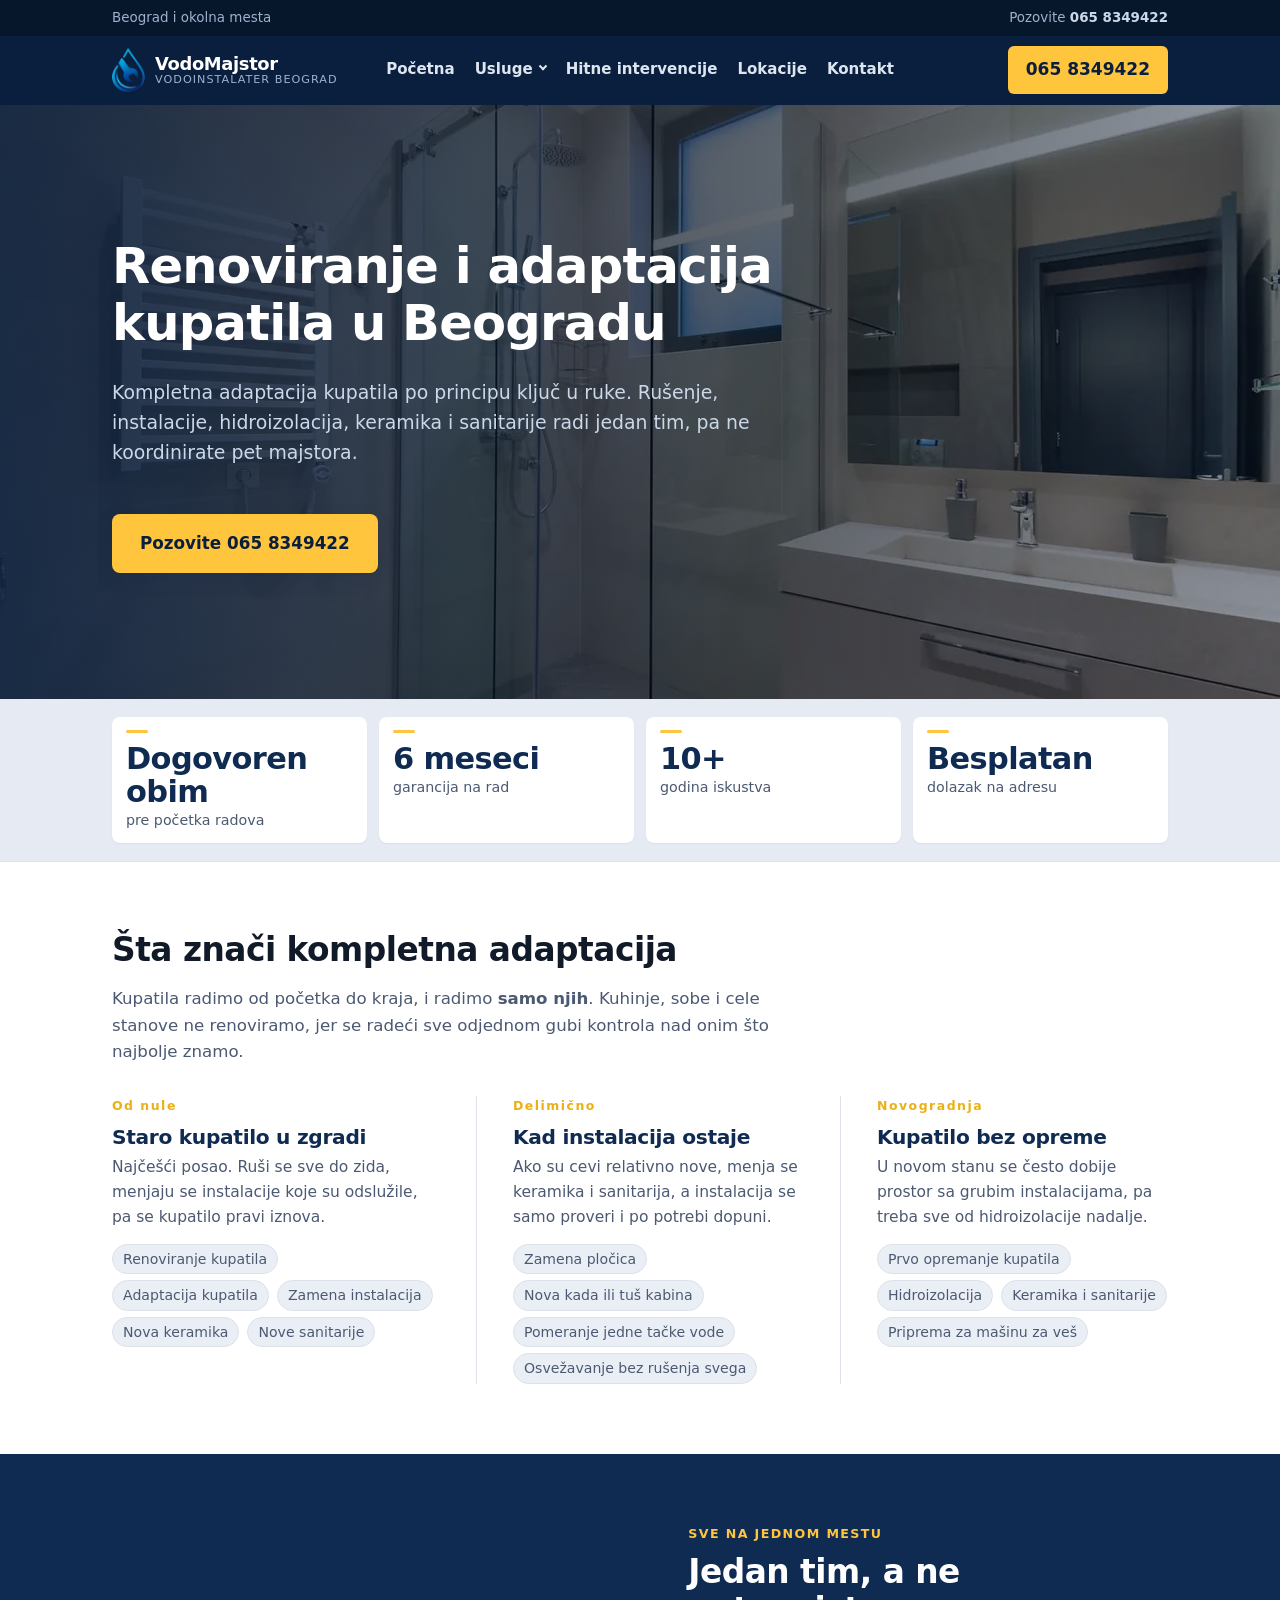
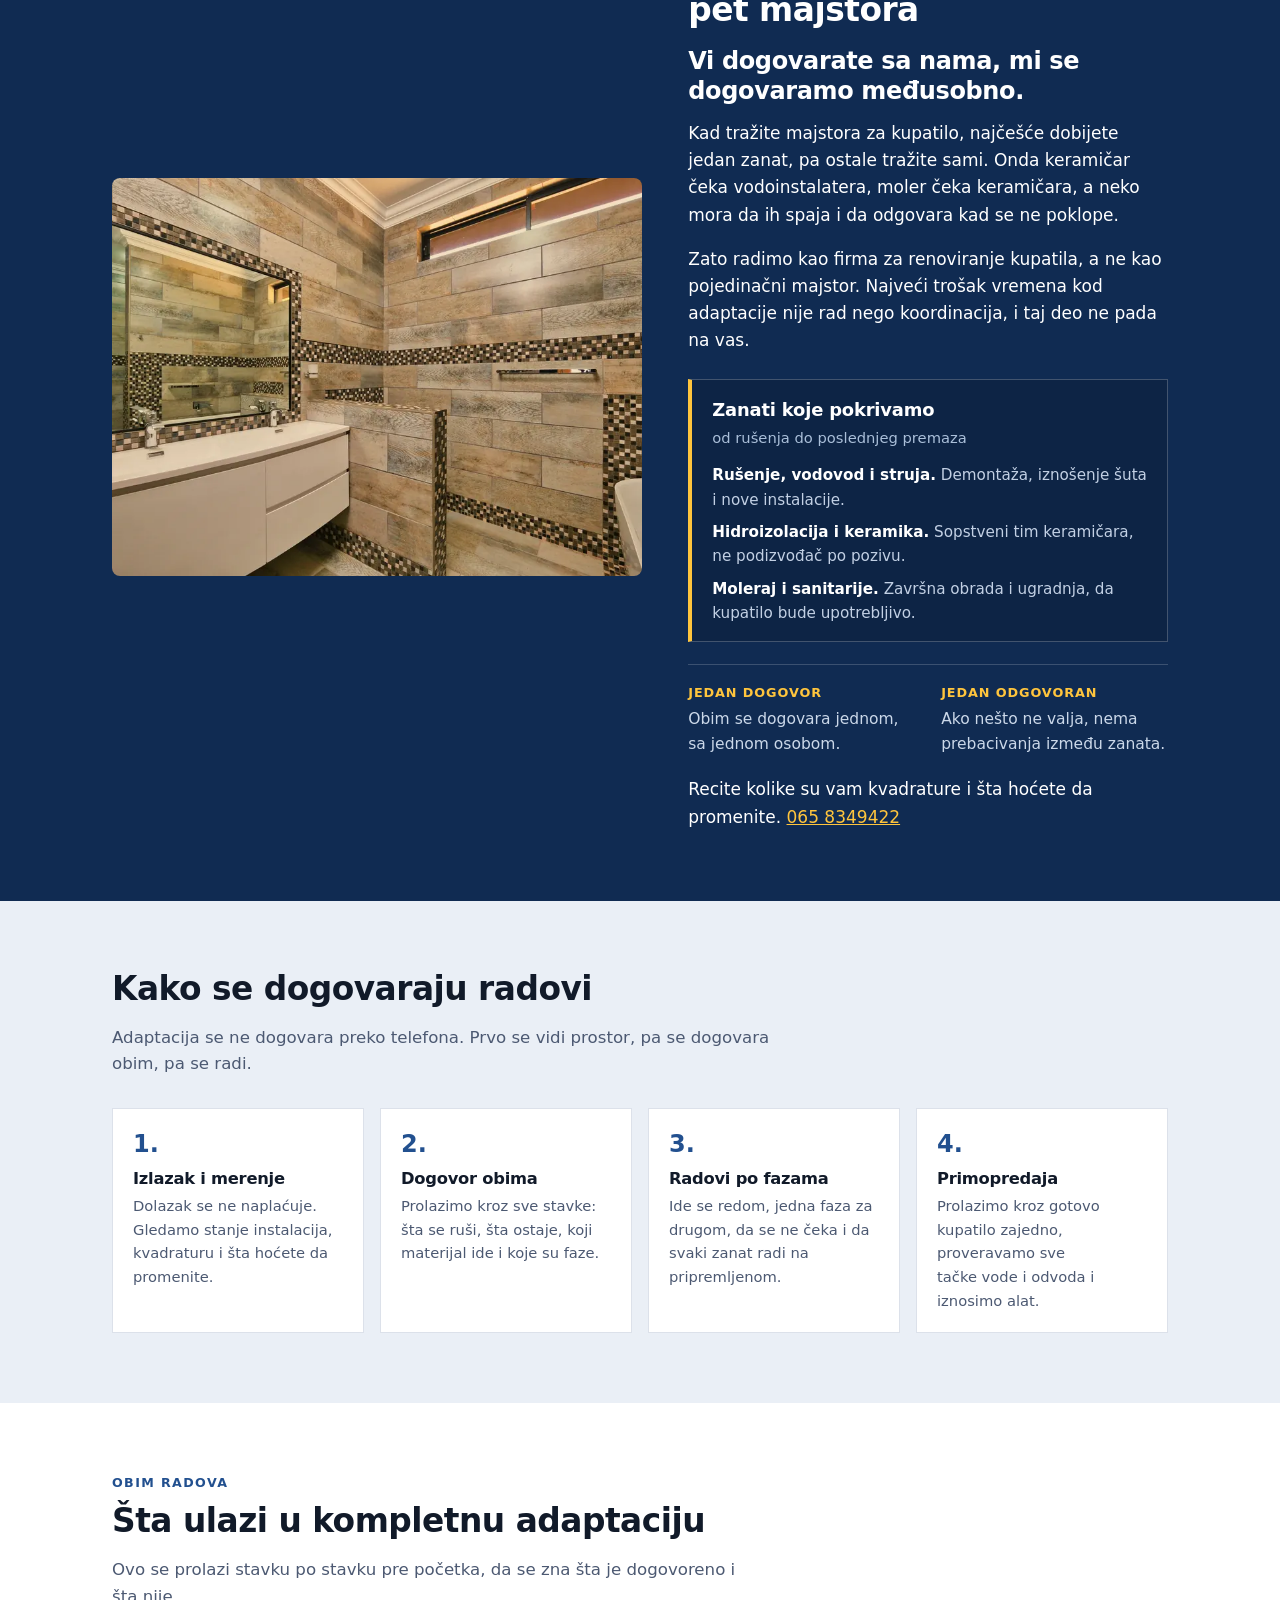
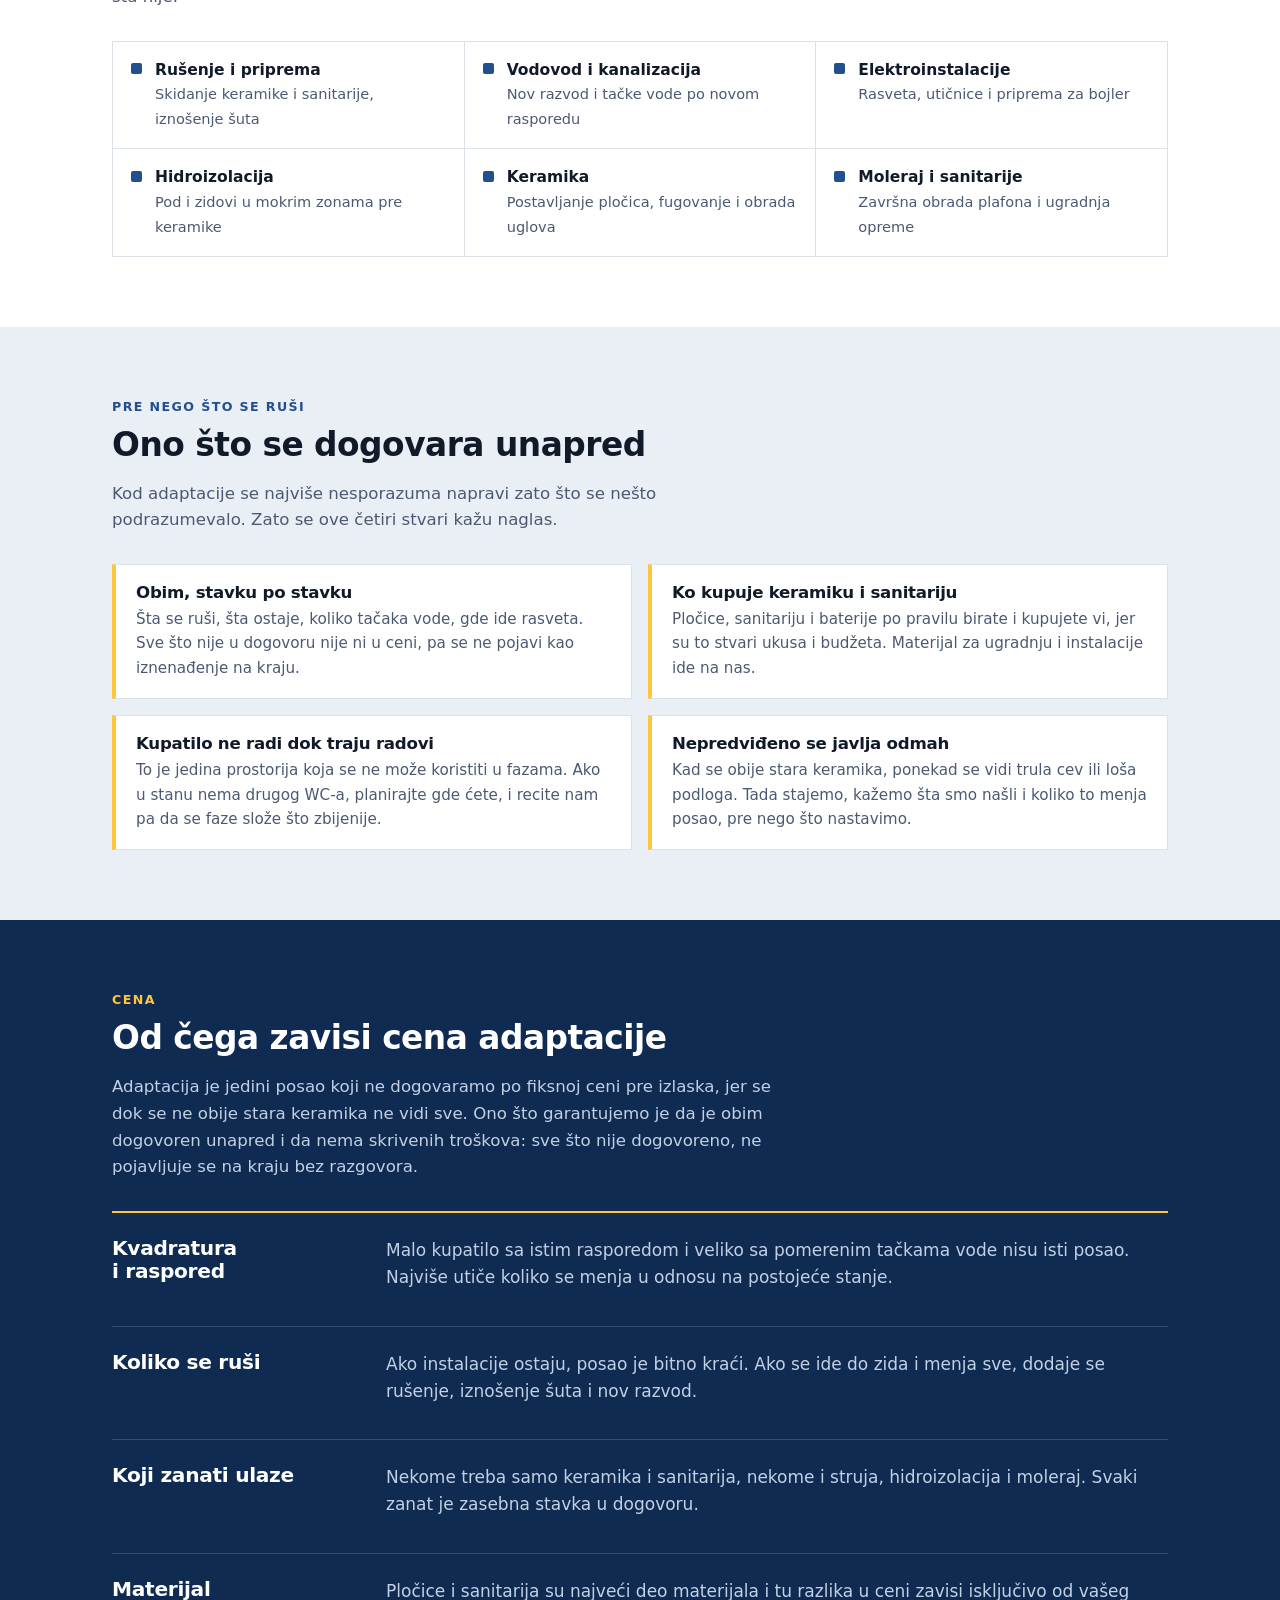
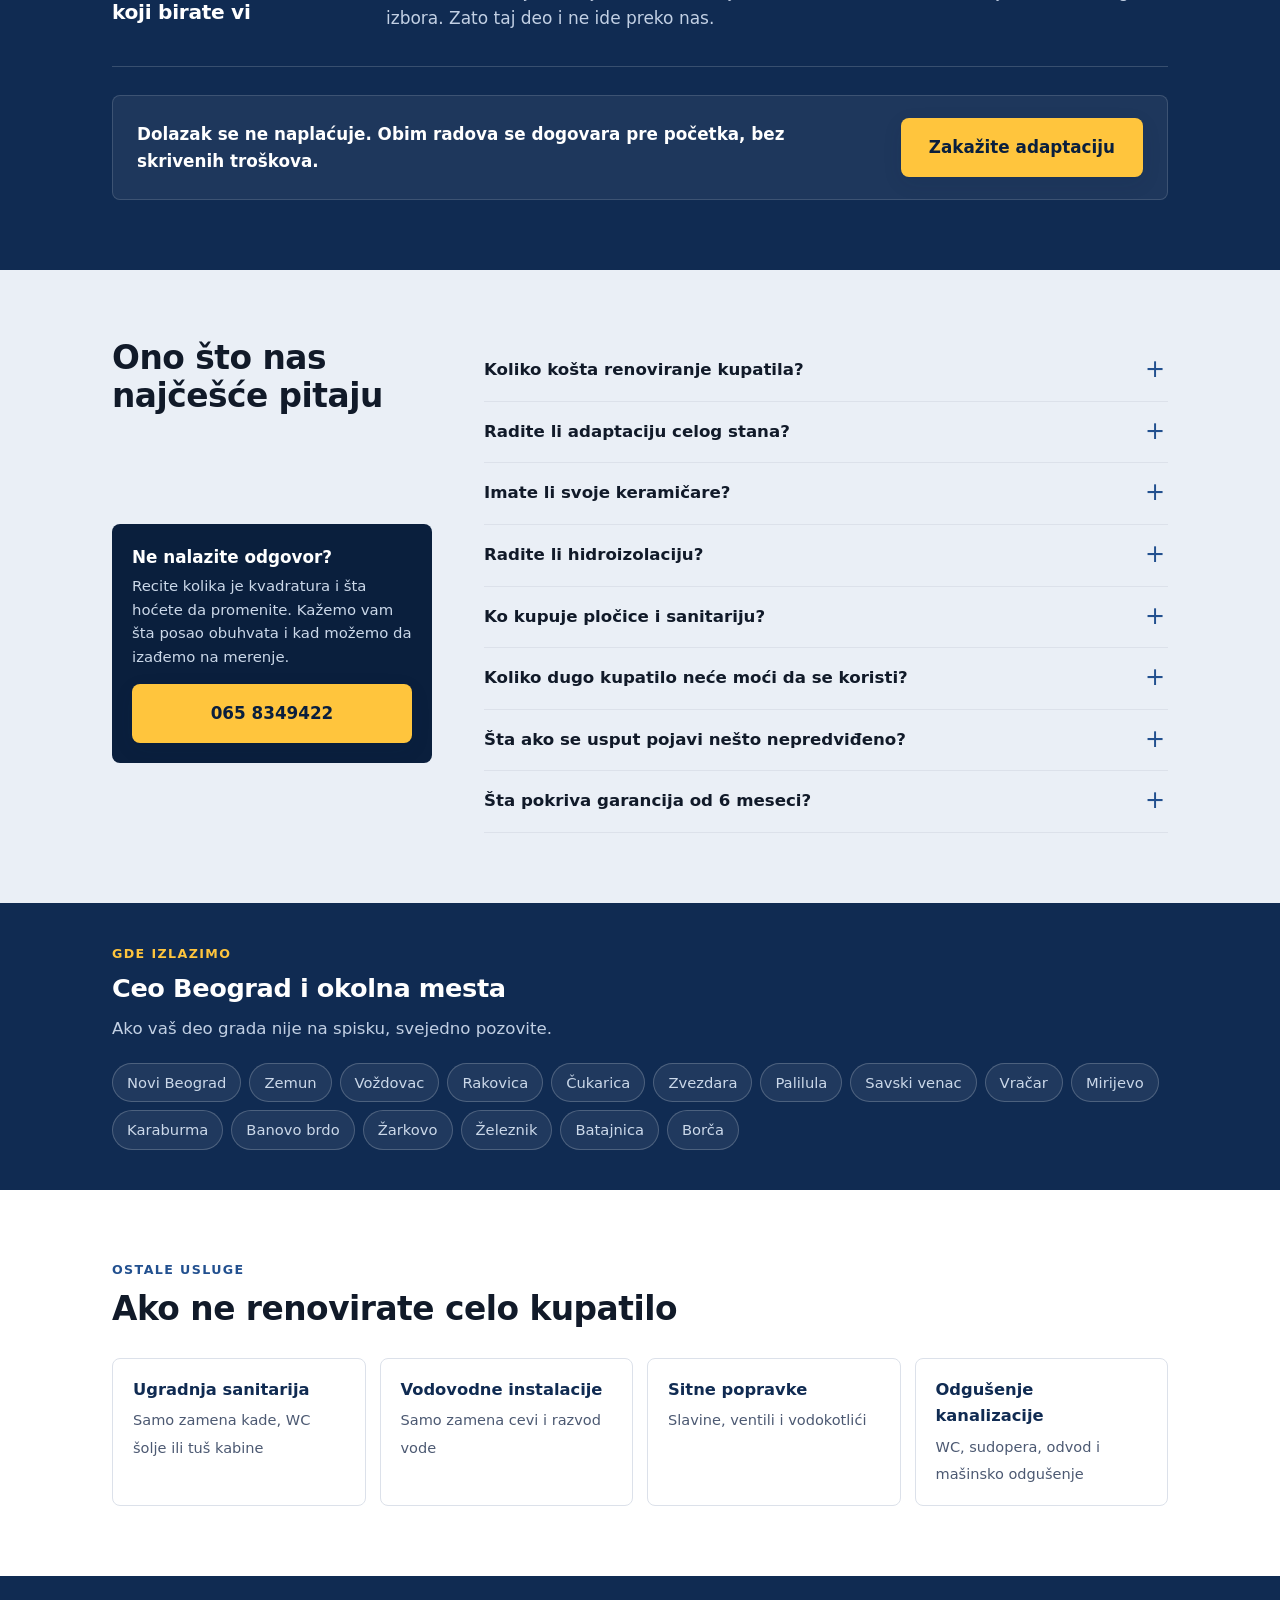
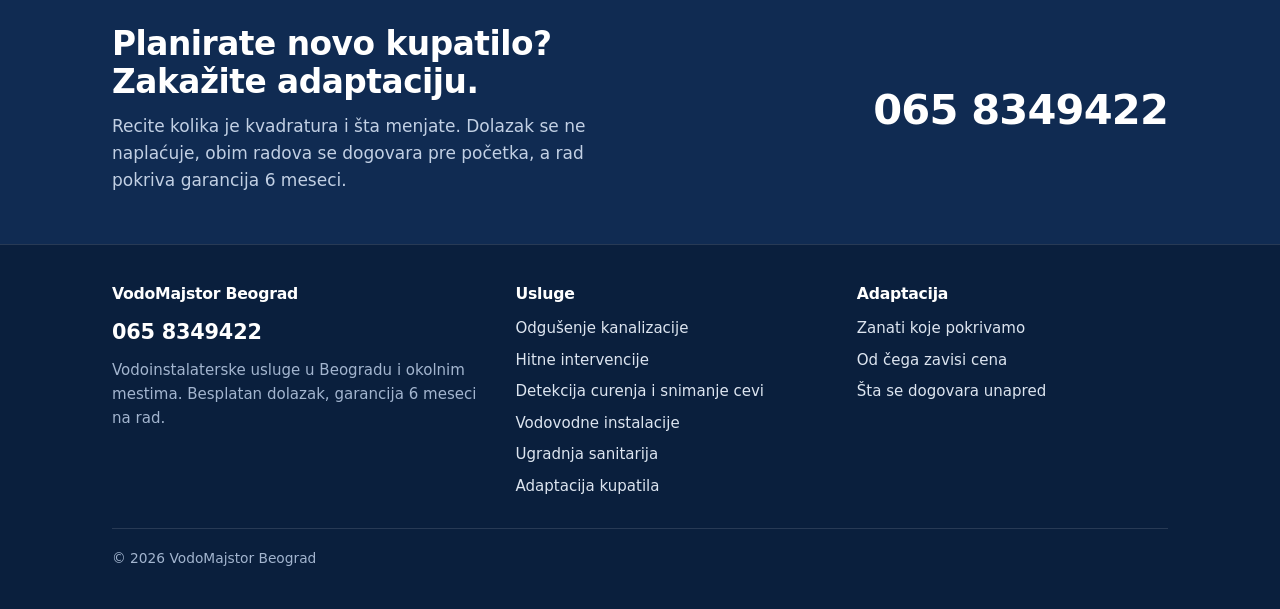
==== commit 2308f963: "Slike: heroji sa 1600w na 1280w, 221 KB manje Hero stoji pod opacity .5 na telefonu i .62 na desktop" ====
--- a/adaptacija-kupatila/index.html
+++ b/adaptacija-kupatila/index.html
@@ -102,9 +102,9 @@
   <section class="hero">
     <div class="hero__media" aria-hidden="true">
       <img src="/slike/adaptacija-hero-gotovo-kupatilo.webp"
-           srcset="/slike/adaptacija-hero-gotovo-kupatilo-800.webp 800w, /slike/adaptacija-hero-gotovo-kupatilo.webp 1600w"
+           srcset="/slike/adaptacija-hero-gotovo-kupatilo-800.webp 800w, /slike/adaptacija-hero-gotovo-kupatilo.webp 1280w"
            sizes="(max-width: 939px) 65vw, 100vw"
-           alt="Renovirano kupatilo posle kompletne adaptacije u Beogradu" width="1600" height="900"
+           alt="Renovirano kupatilo posle kompletne adaptacije u Beogradu" width="1280" height="720"
            fetchpriority="high" decoding="async">
     </div>
 
